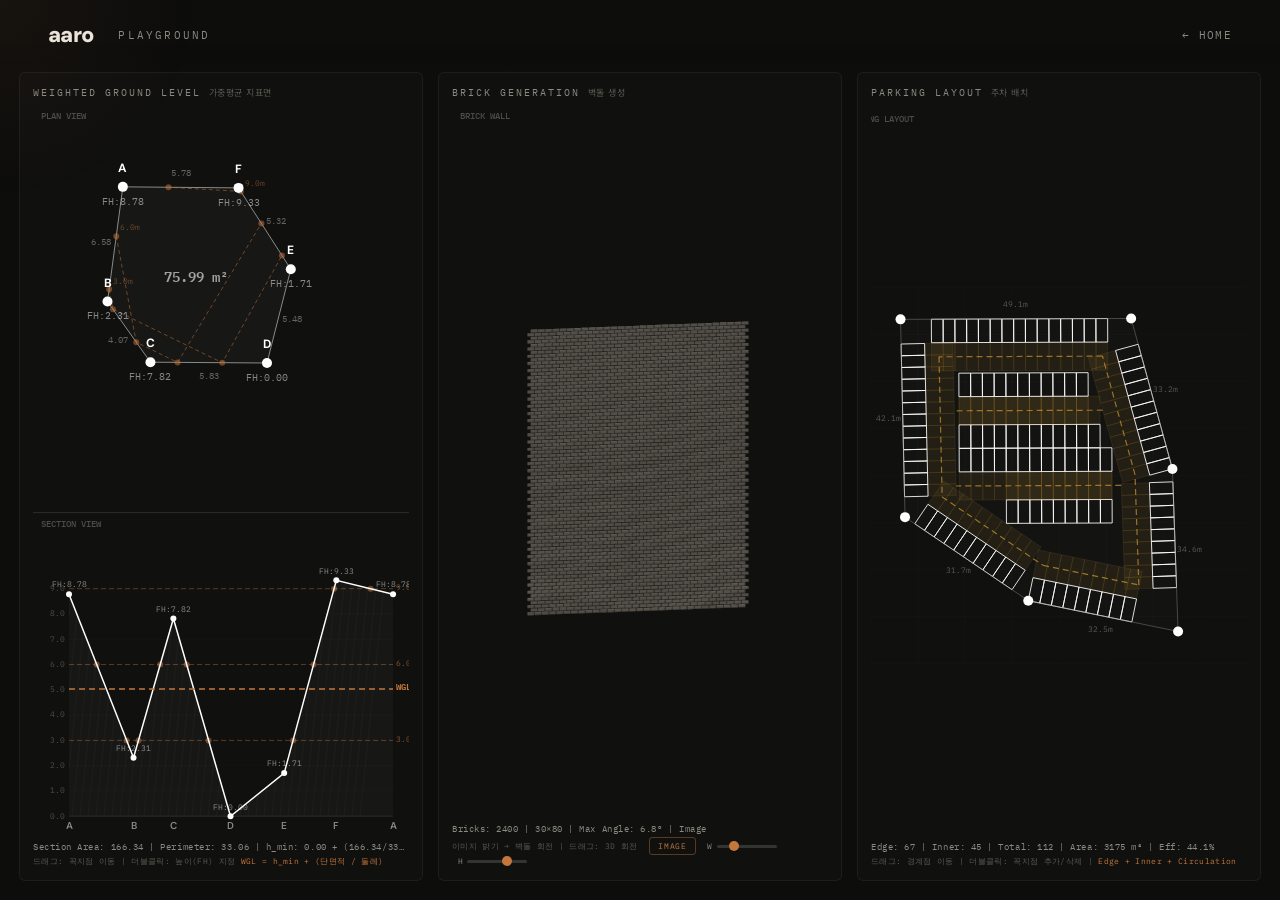
==== playground/index.html @ a587ec5c "feat: animate brick wall size with move-pause-move drift and solid rendering Wall COLS/ROWS now cont" ====
<!DOCTYPE html>
<html lang="ko">
<head>
  <meta charset="UTF-8">
  <meta name="viewport" content="width=device-width, initial-scale=1.0">
  <title>aaro — Playground</title>
  <meta name="description" content="AARO Playground: Interactive architectural algorithm demos.">
  <link rel="icon" type="image/svg+xml" href="data:image/svg+xml,%3Csvg xmlns='http://www.w3.org/2000/svg' viewBox='0 0 64 64'%3E%3Ccircle cx='32' cy='32' r='32' fill='%230D0D0C'/%3E%3Cstyle%3Etext%7Bfont-family:system-ui,-apple-system,sans-serif;font-weight:800;font-size:26px;fill:%23EDE8E0%7D%3C/style%3E%3Ctext text-anchor='middle' x='22' y='26'%3Ea%3C/text%3E%3Ctext text-anchor='middle' x='42' y='26'%3Ea%3C/text%3E%3Ctext text-anchor='middle' x='22' y='48'%3Er%3C/text%3E%3Ctext text-anchor='middle' x='42' y='48'%3Eo%3C/text%3E%3C/svg%3E">
  <link rel="preconnect" href="https://fonts.googleapis.com">
  <link rel="preconnect" href="https://fonts.gstatic.com" crossorigin>
  <link href="https://fonts.googleapis.com/css2?family=DM+Sans:opsz,wght@9..40,200;9..40,300;9..40,400;9..40,500;9..40,600;9..40,700;9..40,800;9..40,900&family=IBM+Plex+Mono:wght@300;400;500;600;700&family=Noto+Sans+KR:wght@200;300;400;500;600;700;800;900&display=swap" rel="stylesheet">
  <style>
    :root {
      --ink:     #0D0D0C;
      --ink-90:  #1A1A18;
      --ink-80:  #2E2E2A;
      --ink-60:  #5A5A52;
      --ink-40:  #8A8A82;
      --ink-20:  #BFBDB5;
      --ink-10:  #D8D3CB;
      --cream:   #EDE8E0;
      --white:   #F8F6F1;
      --accent:  #C4773C;
      --accent-h:#E8944A;
      --sans: 'DM Sans', 'Noto Sans KR', sans-serif;
      --mono: 'IBM Plex Mono', monospace;
      --ease: cubic-bezier(0.16, 1, 0.3, 1);
      --ease-smooth: cubic-bezier(0.25, 0.1, 0.25, 1);
    }
    *, *::before, *::after { box-sizing: border-box; margin: 0; padding: 0; }
    html { -webkit-font-smoothing: antialiased; -moz-osx-font-smoothing: grayscale; }
    body {
      background: var(--ink);
      color: var(--cream);
      font-family: var(--sans);
      min-height: 100vh;
      overflow-x: hidden;
    }
    a { color: inherit; text-decoration: none; }

    .grain {
      position: fixed; inset: 0; pointer-events: none; z-index: 9998;
      background: url("data:image/svg+xml,%3CsvgviewBox='0 0 200 200'xmlns='http://www.w3.org/2000/svg'%3E%3Cfilter id='n'%3E%3CfeTurbulence type='fractalNoise'baseFrequency='0.65'numOctaves='3'stitchTiles='stitch'/%3E%3C/filter%3E%3Crect width='100%25'height='100%25'filter='url(%23n)'/%3E%3C/svg%3E");
      opacity: 0.03;
    }
    .cursor-glow {
      position: fixed; width: 400px; height: 400px; border-radius: 50%;
      background: radial-gradient(circle, rgba(196,119,60,0.06) 0%, transparent 70%);
      pointer-events: none; z-index: 9997;
      transform: translate(-50%, -50%);
      transition: opacity 0.3s;
    }

    .pg-header {
      position: fixed; top: 0; left: 0; right: 0; z-index: 100;
      display: flex; align-items: center; gap: 24px;
      padding: 20px clamp(24px, 4vw, 48px);
      background: linear-gradient(to bottom, var(--ink) 60%, transparent);
    }
    .pg-header__logo {
      font-size: 22px; font-weight: 900; letter-spacing: -0.03em;
      transition: color 0.3s;
    }
    .pg-header__logo:hover { color: var(--accent); }
    .pg-header__title {
      font-family: var(--mono); font-size: 11px; letter-spacing: 0.2em;
      text-transform: uppercase; color: var(--ink-40);
    }
    .pg-header__back {
      margin-left: auto;
      font-family: var(--mono); font-size: 11px; letter-spacing: 0.12em;
      text-transform: uppercase; color: var(--ink-40);
      transition: color 0.3s;
    }
    .pg-header__back:hover { color: var(--accent); }

    .pg-grid {
      display: grid;
      grid-template-columns: 1fr 1fr 1fr;
      gap: clamp(10px, 1.2vw, 20px);
      padding: clamp(10px, 1.5vw, 24px);
      padding-top: 72px;
      height: 100vh;
    }

    .pg-cell {
      background: rgba(255,255,255,0.015);
      border: 1px solid rgba(255,255,255,0.05);
      border-radius: 6px;
      padding: clamp(10px, 1vw, 16px);
      display: flex;
      flex-direction: column;
      min-height: 0;
      position: relative;
      transition: border-color 0.4s var(--ease);
      overflow: hidden;
    }
    .pg-cell:hover { border-color: rgba(196,119,60,0.15); }

    .pg-cell__label {
      font-family: var(--mono); font-size: 10px; letter-spacing: 0.2em;
      text-transform: uppercase; color: var(--ink-40); margin-bottom: 6px;
      display: flex; align-items: baseline; gap: 8px; flex-shrink: 0;
    }
    .pg-cell__label-kr {
      font-family: 'Noto Sans KR', sans-serif; font-size: 9px;
      letter-spacing: 0.05em; text-transform: none; color: var(--ink-60);
    }
    .pg-cell__canvas-wrap {
      flex: 1; min-height: 0; position: relative; border-radius: 4px; overflow: hidden;
    }
    .pg-cell__canvas-wrap canvas {
      position: absolute; top: 0; left: 0; width: 100%; height: 100%;
      display: block;
    }
    .pg-cell__metrics {
      font-family: var(--mono); font-size: 9px; color: var(--ink-40);
      letter-spacing: 0.06em; margin-top: 6px; white-space: nowrap;
      overflow: hidden; text-overflow: ellipsis; flex-shrink: 0;
    }
    .pg-cell__hint {
      font-family: var(--mono); font-size: 8px; color: var(--ink-60);
      letter-spacing: 0.04em; margin-top: 3px; line-height: 1.5; flex-shrink: 0;
    }
    .pg-cell__hint .accent { color: var(--accent); }

    .pg-upload-btn {
      display: inline-block; cursor: pointer;
      border: 1px solid rgba(196,119,60,0.4); border-radius: 3px;
      padding: 2px 8px; margin-left: 6px;
      font-family: var(--mono); font-size: 8px; letter-spacing: 0.1em;
      text-transform: uppercase; color: var(--accent);
      transition: all 0.3s var(--ease);
    }
    .pg-upload-btn:hover { background: rgba(196,119,60,0.1); border-color: var(--accent); }

    .pg-ctrl {
      display: inline-flex; align-items: center; gap: 4px; margin-left: 6px;
    }
    .pg-ctrl input[type="range"] {
      width: 60px; height: 3px; -webkit-appearance: none; appearance: none;
      background: rgba(255,255,255,0.15); border-radius: 2px; outline: none;
      cursor: pointer;
    }
    .pg-ctrl input[type="range"]::-webkit-slider-thumb {
      -webkit-appearance: none; width: 10px; height: 10px; border-radius: 50%;
      background: var(--accent); cursor: pointer;
    }
    .pg-ctrl label {
      font-family: var(--mono); font-size: 8px; color: var(--ink-40);
      letter-spacing: 0.05em;
    }

    @media (max-width: 1200px) {
      .pg-grid { grid-template-columns: 1fr; height: auto; min-height: 100vh; }
      .pg-cell { min-height: clamp(350px, 55vh, 520px); }
    }
    @media (max-width: 768px) {
      .pg-cell__hint { display: none; }
      .cursor-glow { display: none; }
      .pg-header { padding: 14px 16px; }
    }
  </style>
</head>
<body>
  <div class="grain"></div>
  <div class="cursor-glow" id="cursorGlow"></div>

  <header class="pg-header">
    <a href="/" class="pg-header__logo">aaro</a>
    <span class="pg-header__title">Playground</span>
    <a href="/" class="pg-header__back">&larr; Home</a>
  </header>

  <main class="pg-grid">
    <!-- Demo 1: Weighted Ground Level -->
    <article class="pg-cell" id="demoWGL">
      <div class="pg-cell__label">Weighted Ground Level <span class="pg-cell__label-kr">가중평균 지표면</span></div>
      <div class="pg-cell__canvas-wrap"><canvas id="wglCanvas"></canvas></div>
      <div class="pg-cell__metrics" id="wglMetrics"></div>
      <div class="pg-cell__hint">
        드래그: 꼭지점 이동 | 더블클릭: 높이(FH) 지정
        <span class="accent">WGL = h_min + (단면적 / 둘레)</span>
      </div>
    </article>

    <!-- Demo 2: Brick Generation -->
    <article class="pg-cell" id="demoBrick">
      <div class="pg-cell__label">Brick Generation <span class="pg-cell__label-kr">벽돌 생성</span></div>
      <div class="pg-cell__canvas-wrap"><canvas id="brickCanvas"></canvas></div>
      <div class="pg-cell__metrics" id="brickMetrics"></div>
      <div class="pg-cell__hint">
        이미지 밝기 &rarr; 벽돌 회전 | 드래그: 3D 회전
        <label class="pg-upload-btn"><input type="file" id="brickImgInput" accept="image/*" hidden>Image</label>
        <span class="pg-ctrl">
          <label>W</label>
          <input type="range" id="brickColSlider" min="8" max="100" value="30">
        </span>
        <span class="pg-ctrl">
          <label>H</label>
          <input type="range" id="brickRowSlider" min="4" max="100" value="70">
        </span>
      </div>
    </article>

    <!-- Demo 3: Parking Layout -->
    <article class="pg-cell" id="demoParking">
      <div class="pg-cell__label">Parking Layout <span class="pg-cell__label-kr">주차 배치</span></div>
      <div class="pg-cell__canvas-wrap"><canvas id="parkingCanvas"></canvas></div>
      <div class="pg-cell__metrics" id="parkingMetrics"></div>
      <div class="pg-cell__hint">
        드래그: 경계점 이동 | 더블클릭: 꼭지점 추가/삭제 |
        <span class="accent">Edge + Inner + Circulation</span>
      </div>
    </article>
  </main>

  <script>
    // ── Shared ──
    const DPR = window.devicePixelRatio || 1;

    function setupCanvas(canvas) {
      const wrap = canvas.parentElement;
      const rect = wrap.getBoundingClientRect();
      const w = rect.width, h = rect.height;
      canvas.width = w * DPR; canvas.height = h * DPR;
      canvas.style.width = w + 'px'; canvas.style.height = h + 'px';
      const ctx = canvas.getContext('2d');
      ctx.setTransform(DPR, 0, 0, DPR, 0, 0);
      return { w, h, ctx };
    }

    function pointInPolygon(px, py, poly) {
      let inside = false;
      for (let i = 0, j = poly.length - 1; i < poly.length; j = i++) {
        const xi = poly[i].x, yi = poly[i].y;
        const xj = poly[j].x, yj = poly[j].y;
        if (((yi > py) !== (yj > py)) && (px < (xj - xi) * (py - yi) / (yj - yi) + xi))
          inside = !inside;
      }
      return inside;
    }

    function rectInPolygon(cx, cy, hw, hh, angle, poly) {
      const cos = Math.cos(angle), sin = Math.sin(angle);
      const corners = [[-hw,-hh],[hw,-hh],[hw,hh],[-hw,hh]];
      for (const [lx, ly] of corners) {
        const wx = cx + lx * cos - ly * sin;
        const wy = cy + lx * sin + ly * cos;
        if (!pointInPolygon(wx, wy, poly)) return false;
      }
      return true;
    }

    const glow = document.getElementById('cursorGlow');
    document.addEventListener('mousemove', e => {
      if (glow) { glow.style.left = e.clientX + 'px'; glow.style.top = e.clientY + 'px'; }
    });

    const demos = [];
    function masterLoop() {
      for (const fn of demos) fn();
      requestAnimationFrame(masterLoop);
    }
    requestAnimationFrame(masterLoop);


    // ══════════════════════════════════════════
    // Demo 1: Weighted Ground Level
    // ══════════════════════════════════════════
    (function initWGL() {
      const canvas = document.getElementById('wglCanvas');
      const metricsEl = document.getElementById('wglMetrics');
      if (!canvas) return;
      let ctx, W, H, planH, secH;
      const PLAN_RATIO = 0.55;
      let dragIdx = -1, hovIdx = -1;

      const verts = [
        { x: 0.22, y: 0.10, fh: 8.0, label: 'A' },
        { x: 0.18, y: 0.38, fh: 3.0, label: 'B' },
        { x: 0.28, y: 0.58, fh: 7.0, label: 'C' },
        { x: 0.58, y: 0.55, fh: 0.0, label: 'D' },
        { x: 0.68, y: 0.28, fh: 1.0, label: 'E' },
        { x: 0.55, y: 0.08, fh: 9.0, label: 'F' },
      ];

      function resize() {
        const s = setupCanvas(canvas);
        W = s.w; H = s.h; ctx = s.ctx;
        planH = H * PLAN_RATIO; secH = H * (1 - PLAN_RATIO);
      }
      const PLAN_SHIFT = 50; // push plan content down toward center
      function toCanvas(v) { return { x: v.x * W, y: v.y * (planH - PLAN_SHIFT) + PLAN_SHIFT }; }
      function fromCanvas(cx, cy) { return { x: cx / W, y: (cy - PLAN_SHIFT) / (planH - PLAN_SHIFT) }; }
      function edgeLen(a, b) {
        const dx = (a.x - b.x) * W, dy = (a.y - b.y) * planH;
        return Math.sqrt(dx * dx + dy * dy);
      }

      function calcMetrics() {
        let perimeter = 0, area = 0;
        const n = verts.length;
        for (let i = 0; i < n; i++) {
          const j = (i + 1) % n;
          perimeter += edgeLen(verts[i], verts[j]);
          const ax = verts[i].x * W, ay = verts[i].y * planH;
          const bx = verts[j].x * W, by = verts[j].y * planH;
          area += ax * by - bx * ay;
        }
        area = Math.abs(area) / 2;
        const hMin = Math.min(...verts.map(v => v.fh));
        const hMax = Math.max(...verts.map(v => v.fh));
        const scale = 0.05, perimM = perimeter * scale;
        let secArea = 0;
        for (let i = 0; i < n; i++) {
          const j = (i + 1) % n;
          const len = edgeLen(verts[i], verts[j]) * scale;
          secArea += (verts[i].fh - hMin + verts[j].fh - hMin) / 2 * len;
        }
        return { area: area * scale * scale, perimeter: perimM, secArea, hWeighted: perimM > 0 ? hMin + secArea / perimM : hMin, hMin, hMax };
      }

      function getPlanFromSecX(targetX) {
        let cumDist = 0; const n = verts.length;
        for (let i = 0; i < n; i++) {
          const j = (i + 1) % n, eLen = edgeLen(verts[i], verts[j]);
          if (targetX <= cumDist + eLen + 1e-6) {
            const t = eLen > 0 ? Math.min(1, (targetX - cumDist) / eLen) : 0;
            return { x: verts[i].x + t * (verts[j].x - verts[i].x), y: verts[i].y + t * (verts[j].y - verts[i].y) };
          }
          cumDist += eLen;
        }
        return null;
      }

      function compute3mBoundaries(m) {
        const n = verts.length;
        if (m.hMax - m.hMin <= 3) return { boundaries: [], intersections: [] };
        const boundaries = [];
        for (let h = m.hMin + 3; h < m.hMax; h += 3) boundaries.push(h);
        const secPts = []; let cumDist = 0;
        for (let i = 0; i <= n; i++) {
          secPts.push({ x: cumDist, fh: verts[i % n].fh });
          if (i < n) cumDist += edgeLen(verts[i], verts[(i + 1) % n]);
        }
        const intersections = [];
        for (const bh of boundaries) {
          const pts = [];
          for (let i = 0; i < secPts.length - 1; i++) {
            const h1 = secPts[i].fh, h2 = secPts[i + 1].fh;
            if (h1 === h2) continue;
            if ((h1 < bh && h2 >= bh) || (h1 > bh && h2 <= bh)) {
              const t = (bh - h1) / (h2 - h1);
              const secX = secPts[i].x + t * (secPts[i + 1].x - secPts[i].x);
              const planPt = getPlanFromSecX(secX);
              if (planPt) pts.push({ secX, ...planPt });
            }
          }
          intersections.push({ height: bh, points: pts });
        }
        return { boundaries, intersections };
      }

      function draw() {
        if (!W) return;
        ctx.clearRect(0, 0, W, H);
        const m = calcMetrics(), n = verts.length, b3m = compute3mBoundaries(m);

        ctx.save();
        ctx.font = "500 9px 'IBM Plex Mono', monospace";
        ctx.fillStyle = 'rgba(255,255,255,0.25)'; ctx.fillText('PLAN VIEW', 8, 14);
        ctx.beginPath();
        verts.forEach((v, i) => { const p = toCanvas(v); i === 0 ? ctx.moveTo(p.x, p.y) : ctx.lineTo(p.x, p.y); });
        ctx.closePath(); ctx.fillStyle = 'rgba(255,255,255,0.03)'; ctx.fill();

        for (let i = 0; i < n; i++) {
          const j = (i + 1) % n, a = toCanvas(verts[i]), b = toCanvas(verts[j]);
          ctx.beginPath(); ctx.moveTo(a.x, a.y); ctx.lineTo(b.x, b.y);
          ctx.strokeStyle = 'rgba(255,255,255,0.5)'; ctx.lineWidth = 1; ctx.stroke();
          const len = edgeLen(verts[i], verts[j]) * 0.05;
          const mx = (a.x + b.x) / 2, my = (a.y + b.y) / 2;
          ctx.font = "400 9px 'IBM Plex Mono', monospace";
          ctx.fillStyle = 'rgba(255,255,255,0.35)'; ctx.textAlign = 'center'; ctx.textBaseline = 'middle';
          const dx = b.x - a.x, dy = b.y - a.y, nl = Math.sqrt(dx*dx+dy*dy) || 1;
          ctx.fillText(len.toFixed(2), mx + (-dy/nl)*14, my + (dx/nl)*14);
        }
        if (b3m.intersections.length) {
          ctx.save(); ctx.setLineDash([4, 3]); ctx.strokeStyle = 'rgba(196,119,60,0.5)'; ctx.lineWidth = 1;
          for (const inter of b3m.intersections) {
            if (inter.points.length >= 2) {
              ctx.beginPath();
              inter.points.forEach((pt, i) => { const py = pt.y * (planH-PLAN_SHIFT)+PLAN_SHIFT; i === 0 ? ctx.moveTo(pt.x * W, py) : ctx.lineTo(pt.x * W, py); });
              ctx.stroke();
              ctx.font = "400 8px 'IBM Plex Mono', monospace"; ctx.fillStyle = 'rgba(196,119,60,0.5)';
              ctx.textAlign = 'left'; ctx.textBaseline = 'bottom';
              ctx.fillText(inter.height.toFixed(1) + 'm', inter.points[0].x * W + 4, inter.points[0].y * (planH-PLAN_SHIFT)+PLAN_SHIFT - 4);
            }
            for (const pt of inter.points) { ctx.beginPath(); ctx.arc(pt.x * W, pt.y * (planH-PLAN_SHIFT)+PLAN_SHIFT, 3, 0, Math.PI * 2); ctx.fillStyle = 'rgba(196,119,60,0.5)'; ctx.fill(); }
          }
          ctx.setLineDash([]); ctx.restore();
        }
        const cxP = verts.reduce((s, v) => s + v.x, 0) / n * W, cyP = verts.reduce((s, v) => s + v.y, 0) / n * (planH-PLAN_SHIFT) + PLAN_SHIFT;
        ctx.font = "600 14px 'IBM Plex Mono', monospace"; ctx.fillStyle = 'rgba(255,255,255,0.6)';
        ctx.textAlign = 'center'; ctx.textBaseline = 'middle'; ctx.fillText(m.area.toFixed(2) + ' m\u00B2', cxP, cyP);

        for (let i = 0; i < n; i++) {
          const p = toCanvas(verts[i]), isH = hovIdx === i, isD = dragIdx === i;
          ctx.beginPath(); ctx.arc(p.x, p.y, isH || isD ? 7 : 5, 0, Math.PI * 2);
          ctx.fillStyle = isD ? '#C4773C' : isH ? '#E8944A' : '#fff'; ctx.fill();
          ctx.font = "700 12px 'DM Sans', sans-serif"; ctx.fillStyle = '#fff';
          ctx.textAlign = 'center'; ctx.textBaseline = 'bottom'; ctx.fillText(verts[i].label, p.x, p.y - 12);
          ctx.font = "400 10px 'IBM Plex Mono', monospace"; ctx.fillStyle = 'rgba(255,255,255,0.5)';
          ctx.textBaseline = 'top'; ctx.fillText('FH:' + verts[i].fh.toFixed(2), p.x, p.y + 10);
        }
        ctx.restore();

        ctx.beginPath(); ctx.moveTo(0, planH); ctx.lineTo(W, planH);
        ctx.strokeStyle = 'rgba(255,255,255,0.12)'; ctx.lineWidth = 1; ctx.stroke();
        ctx.font = "500 9px 'IBM Plex Mono', monospace"; ctx.fillStyle = 'rgba(255,255,255,0.25)';
        ctx.fillText('SECTION VIEW', 8, planH + 14);

        ctx.save(); ctx.translate(0, planH);
        const padL = 36, padR = 16, padT = 26, padB = 30;
        const sW = W - padL - padR, sH = secH - padT - padB;
        const maxFH = Math.max(...verts.map(v => v.fh), 1);
        const secPts = []; let cumDist = 0, totalPerim = 0;
        for (let i = 0; i < n; i++) totalPerim += edgeLen(verts[i], verts[(i + 1) % n]);
        for (let i = 0; i <= n; i++) {
          const idx = i % n;
          secPts.push({ x: padL + (cumDist / totalPerim) * sW, y: padT + sH - (verts[idx].fh / maxFH) * sH * 0.85, label: verts[idx].label, fh: verts[idx].fh });
          if (i < n) cumDist += edgeLen(verts[i], verts[(i + 1) % n]);
        }
        ctx.font = "400 8px 'IBM Plex Mono', monospace"; ctx.textAlign = 'right'; ctx.textBaseline = 'middle';
        for (let h = 0; h <= maxFH; h += 1) {
          const gy = padT + sH - (h / maxFH) * sH * 0.85;
          ctx.beginPath(); ctx.moveTo(padL, gy); ctx.lineTo(padL + sW, gy);
          ctx.strokeStyle = h === 0 ? 'rgba(255,255,255,0.2)' : 'rgba(255,255,255,0.06)';
          ctx.lineWidth = h === 0 ? 0.5 : 0.3; ctx.stroke();
          ctx.fillStyle = 'rgba(255,255,255,0.25)'; ctx.fillText(h.toFixed(1), padL - 4, gy);
        }
        if (b3m.boundaries.length) {
          ctx.save(); ctx.setLineDash([5, 3]); ctx.strokeStyle = 'rgba(196,119,60,0.5)'; ctx.lineWidth = 0.8;
          for (const bh of b3m.boundaries) {
            const by = padT + sH - (bh / maxFH) * sH * 0.85;
            ctx.beginPath(); ctx.moveTo(padL, by); ctx.lineTo(padL + sW, by); ctx.stroke();
            ctx.font = "500 8px 'IBM Plex Mono', monospace"; ctx.fillStyle = 'rgba(196,119,60,0.5)';
            ctx.textAlign = 'left'; ctx.textBaseline = 'bottom'; ctx.fillText(bh.toFixed(1) + 'm', padL + sW + 3, by + 3);
          }
          for (const inter of b3m.intersections) {
            const by = padT + sH - (inter.height / maxFH) * sH * 0.85;
            for (const pt of inter.points) { const sx = padL + (pt.secX / totalPerim) * sW; ctx.beginPath(); ctx.arc(sx, by, 3, 0, Math.PI * 2); ctx.fillStyle = 'rgba(196,119,60,0.5)'; ctx.fill(); }
          }
          ctx.setLineDash([]); ctx.restore();
        }
        ctx.beginPath(); ctx.moveTo(secPts[0].x, padT + sH);
        secPts.forEach(p => ctx.lineTo(p.x, p.y));
        ctx.lineTo(secPts[secPts.length - 1].x, padT + sH); ctx.closePath();
        ctx.fillStyle = 'rgba(255,255,255,0.03)'; ctx.fill();
        ctx.save(); ctx.clip();
        for (let hx = padL; hx < padL + sW; hx += 8) {
          ctx.beginPath(); ctx.moveTo(hx, padT); ctx.lineTo(hx - 30, padT + sH + 10);
          ctx.strokeStyle = 'rgba(255,255,255,0.06)'; ctx.lineWidth = 0.5; ctx.stroke();
        }
        ctx.restore();
        ctx.beginPath(); secPts.forEach((p, i) => i === 0 ? ctx.moveTo(p.x, p.y) : ctx.lineTo(p.x, p.y));
        ctx.strokeStyle = '#fff'; ctx.lineWidth = 1.5; ctx.stroke();
        const wglY = padT + sH - (m.hWeighted / maxFH) * sH * 0.85;
        ctx.beginPath(); ctx.setLineDash([6, 4]);
        ctx.moveTo(padL, wglY); ctx.lineTo(padL + sW, wglY);
        ctx.strokeStyle = '#C4773C'; ctx.lineWidth = 1.5; ctx.stroke(); ctx.setLineDash([]);
        ctx.font = "600 9px 'IBM Plex Mono', monospace"; ctx.fillStyle = '#C4773C';
        ctx.textAlign = 'left'; ctx.textBaseline = 'bottom';
        ctx.fillText('WGL: ' + m.hWeighted.toFixed(2) + ' m', padL + sW + 3, wglY + 3);
        secPts.forEach(p => {
          ctx.beginPath(); ctx.arc(p.x, p.y, 3, 0, Math.PI * 2); ctx.fillStyle = '#fff'; ctx.fill();
          ctx.font = "600 10px 'DM Sans', sans-serif"; ctx.fillStyle = 'rgba(255,255,255,0.5)';
          ctx.textAlign = 'center'; ctx.textBaseline = 'top'; ctx.fillText(p.label, p.x, padT + sH + 5);
          ctx.font = "400 8px 'IBM Plex Mono', monospace"; ctx.fillText('FH:' + p.fh.toFixed(2), p.x, p.y - 13);
        });
        ctx.restore();
        metricsEl.textContent = `Section Area: ${m.secArea.toFixed(2)}  |  Perimeter: ${m.perimeter.toFixed(2)}  |  h_min: ${m.hMin.toFixed(2)} + (${m.secArea.toFixed(2)}/${m.perimeter.toFixed(2)}) = ${m.hWeighted.toFixed(4)}`;
      }

      function hitTest(mx, my) {
        for (let i = 0; i < verts.length; i++) { const p = toCanvas(verts[i]); if (Math.hypot(mx - p.x, my - p.y) < 14) return i; }
        return -1;
      }
      canvas.addEventListener('mousemove', e => {
        const rect = canvas.getBoundingClientRect(), mx = e.clientX - rect.left, my = e.clientY - rect.top;
        if (dragIdx >= 0) { const nv = fromCanvas(mx, my); verts[dragIdx].x = Math.max(0.05, Math.min(0.95, nv.x)); verts[dragIdx].y = Math.max(0.05, Math.min(0.95, nv.y)); return; }
        hovIdx = hitTest(mx, my); canvas.style.cursor = hovIdx >= 0 ? 'pointer' : 'default';
      });
      canvas.addEventListener('mousedown', e => {
        const rect = canvas.getBoundingClientRect();
        dragIdx = hitTest(e.clientX - rect.left, e.clientY - rect.top);
        if (dragIdx >= 0) { canvas.style.cursor = 'grabbing'; e.preventDefault(); }
      });
      canvas.addEventListener('mouseup', () => { dragIdx = -1; canvas.style.cursor = 'default'; });
      canvas.addEventListener('mouseleave', () => { dragIdx = -1; hovIdx = -1; });
      canvas.addEventListener('dblclick', e => {
        const rect = canvas.getBoundingClientRect();
        const idx = hitTest(e.clientX - rect.left, e.clientY - rect.top);
        if (idx >= 0) { const val = prompt(`${verts[idx].label} \uB192\uC774 (FH) \uC785\uB825:`, verts[idx].fh.toFixed(2)); if (val !== null && !isNaN(+val)) verts[idx].fh = Math.max(0, +val); }
      });
      canvas.addEventListener('touchstart', e => { const t = e.touches[0], rect = canvas.getBoundingClientRect(); dragIdx = hitTest(t.clientX - rect.left, t.clientY - rect.top); if (dragIdx >= 0) e.preventDefault(); }, { passive: false });
      canvas.addEventListener('touchmove', e => { if (dragIdx < 0) return; const t = e.touches[0], rect = canvas.getBoundingClientRect(); const nv = fromCanvas(t.clientX - rect.left, t.clientY - rect.top); verts[dragIdx].x = Math.max(0.05, Math.min(0.95, nv.x)); verts[dragIdx].y = Math.max(0.05, Math.min(0.95, nv.y)); e.preventDefault(); }, { passive: false });
      canvas.addEventListener('touchend', () => { dragIdx = -1; });

      const origVerts = verts.map(v => ({ x: v.x, y: v.y, fh: v.fh }));
      const driftTargets = verts.map(() => ({ dx: 0, dy: 0, dfh: 0 }));
      function pickTarget(i) { driftTargets[i].dx = (Math.random() - 0.5) * 0.2; driftTargets[i].dy = (Math.random() - 0.5) * 0.2; driftTargets[i].dfh = (Math.random() - 0.5) * 4; }
      verts.forEach((_, i) => pickTarget(i));
      resize(); window.addEventListener('resize', resize);
      demos.push(() => {
        if (dragIdx < 0) verts.forEach((v, i) => {
          const tx = origVerts[i].x + driftTargets[i].dx, ty = origVerts[i].y + driftTargets[i].dy, tfh = Math.max(0, origVerts[i].fh + driftTargets[i].dfh);
          v.x += (tx - v.x) * 0.012; v.y += (ty - v.y) * 0.012; v.fh += (tfh - v.fh) * 0.012;
          if (Math.abs(v.x - tx) < 0.003 && Math.abs(v.y - ty) < 0.003) pickTarget(i);
        });
        draw();
      });
    })();


    // ══════════════════════════════════════════
    // Demo 2: Brick Wall (3D — standing upright)
    // ══════════════════════════════════════════
    (function initBrick() {
      const canvas = document.getElementById('brickCanvas');
      const metricsEl = document.getElementById('brickMetrics');
      const fileInput = document.getElementById('brickImgInput');
      const colSlider = document.getElementById('brickColSlider');
      const rowSlider = document.getElementById('brickRowSlider');
      
      if (!canvas) return;
      let ctx, W, H;

      let COLS = 30, ROWS = 70;
      const MORTAR = 0.3, MAX_ANGLE = 60;
      const BW = 2.4, BH = 1.0, BD = 0.8;
      let bricks = [], currentAngles = [], targetAngles = [];
      let gridIdx = {}; // (r,c) -> brick index for O(1) neighbor lookup
      let hasImage = false, storedImgData = null, storedImgW = 0, storedImgH = 0;
      let time = 0, animPhase = 0;

      // ── Wall size animation (move → pause → move) ──
      let curCols = 30, curRows = 70, tgtCols = 30, tgtRows = 70;
      let wallDriftState = 'moving', wallPauseTimer = 0;
      const WALL_PAUSE_DUR = 2.5, WALL_LERP = 0.025;
      const COL_MIN = 10, COL_MAX = 80, ROW_MIN = 10, ROW_MAX = 90;
      function pickWallSize() {
        tgtCols = COL_MIN + Math.random() * (COL_MAX - COL_MIN);
        tgtRows = ROW_MIN + Math.random() * (ROW_MAX - ROW_MIN);
      }

      let rotY = 0.25, rotX = -0.15, zoom3D = 1.0;
      let orbiting = false, orbLastX = 0, orbLastY = 0;

      function buildGrid() {
        bricks = []; gridIdx = {};
        const totalW = COLS * (BW + MORTAR), totalH = ROWS * (BH + MORTAR);
        for (let r = 0; r < ROWS; r++) {
          const off = (r % 2 === 1) ? BW / 2 : 0;
          for (let c = 0; c < COLS; c++) {
            gridIdx[r + ',' + c] = bricks.length;
            bricks.push({ wx: c * (BW + MORTAR) + off - totalW / 2, wz: r * (BH + MORTAR) - totalH / 2, r, c });
          }
        }
        currentAngles = bricks.map(() => 0);
        targetAngles = bricks.map(() => 0);
        if (hasImage && storedImgData) targetAngles = sampleImage(storedImgData, storedImgW, storedImgH);
      }

      function sampleImage(imgData, imgW, imgH) {
        const angles = new Float32Array(bricks.length);
        for (let i = 0; i < bricks.length; i++) {
          const b = bricks[i];
          const u = (b.c + 0.5) / COLS, v = 1 - (b.r + 0.5) / ROWS;
          const ix = Math.min(imgW - 1, Math.floor(u * imgW)), iy = Math.min(imgH - 1, Math.floor(v * imgH));
          const idx = (iy * imgW + ix) * 4;
          angles[i] = ((imgData[idx] + imgData[idx + 1] + imgData[idx + 2]) / (3 * 255) - 0.5) * 2 * MAX_ANGLE;
        }
        // O(n) Laplacian smooth using grid index (not O(n²) full scan)
        for (let pass = 0; pass < 2; pass++) {
          const sm = new Float32Array(angles);
          for (let i = 0; i < bricks.length; i++) {
            const br = bricks[i].r, bc = bricks[i].c;
            let s = angles[i], cnt = 1;
            for (let dr = -1; dr <= 1; dr++) for (let dc = -1; dc <= 1; dc++) {
              if (dr === 0 && dc === 0) continue;
              const ni = gridIdx[(br + dr) + ',' + (bc + dc)];
              if (ni !== undefined) { s += angles[ni]; cnt++; }
            }
            sm[i] = s / cnt;
          }
          angles.set(sm);
        }
        return Array.from(angles);
      }

      function project(wx, wy, wz) {
        const cy = Math.cos(rotY), sy = Math.sin(rotY), cx = Math.cos(rotX), sx = Math.sin(rotX);
        const x1 = wx * cy + wy * sy, y1 = -wx * sy + wy * cy, z1 = wz;
        const x2 = x1, y2 = y1 * cx - z1 * sx, z2 = y1 * sx + z1 * cx;
        const sc = zoom3D * Math.min(W, H) / (Math.max(COLS * (BW + MORTAR), ROWS * (BH + MORTAR)) * 1.3);
        return { x: W / 2 + x2 * sc, y: H / 2 - z2 * sc, z: y2 };
      }

      function resize() { const s = setupCanvas(canvas); W = s.w; H = s.h; ctx = s.ctx; if (colSlider) COLS = parseInt(colSlider.value); if (rowSlider) ROWS = parseInt(rowSlider.value); curCols = COLS; curRows = ROWS; buildGrid(); pickWallSize(); }

      function draw() {
        if (!W) return;
        ctx.clearRect(0, 0, W, H);
        ctx.font = "500 9px 'IBM Plex Mono', monospace"; ctx.fillStyle = 'rgba(255,255,255,0.25)'; ctx.fillText('BRICK WALL', 8, 14);
        time += 0.016;

        for (let i = 0; i < bricks.length; i++) currentAngles[i] += (targetAngles[i] - currentAngles[i]) * 0.06;

        // ── Wall size drift: move → pause → move ──
        if (wallDriftState === 'paused') {
          wallPauseTimer += 0.016;
          if (wallPauseTimer >= WALL_PAUSE_DUR) { wallDriftState = 'moving'; wallPauseTimer = 0; pickWallSize(); }
        } else {
          curCols += (tgtCols - curCols) * WALL_LERP;
          curRows += (tgtRows - curRows) * WALL_LERP;
          const newC = Math.round(curCols), newR = Math.round(curRows);
          if (newC !== COLS || newR !== ROWS) { COLS = newC; ROWS = newR; buildGrid(); }
          if (Math.abs(curCols - tgtCols) < 0.5 && Math.abs(curRows - tgtRows) < 0.5) { wallDriftState = 'paused'; wallPauseTimer = 0; }
        }

        const sorted = bricks.map((b, i) => ({ idx: i, z: project(b.wx, 0, b.wz).z }));
        sorted.sort((a, b) => a.z - b.z);

        for (const { idx } of sorted) {
          const b = bricks[idx], angle = currentAngles[idx] * Math.PI / 180;
          const brightness = 0.45 + Math.abs(currentAngles[idx] / MAX_ANGLE) * 0.55;
          const hw = BW / 2, hd = BD / 2, cosA = Math.cos(angle), sinA = Math.sin(angle);
          const corners = [[-hw, -hd], [hw, -hd], [hw, hd], [-hw, hd]].map(([lx, ly]) => ({ wx: b.wx + lx * cosA - ly * sinA, wy: ly * cosA + lx * sinA }));
          const topPts = corners.map(c => project(c.wx, c.wy, b.wz + BH / 2));
          const botPts = corners.map(c => project(c.wx, c.wy, b.wz - BH / 2));
          // Solid brick — bottom face
          ctx.beginPath(); botPts.forEach((p, i) => i === 0 ? ctx.moveTo(p.x, p.y) : ctx.lineTo(p.x, p.y)); ctx.closePath();
          ctx.fillStyle = `rgb(${Math.round(180*brightness)},${Math.round(170*brightness)},${Math.round(155*brightness)})`; ctx.fill();
          // Solid brick — side faces
          for (let e = 0; e < 4; e++) {
            const e2 = (e + 1) % 4, nm = (topPts[e2].x - topPts[e].x) * (botPts[e].y - topPts[e].y) - (topPts[e2].y - topPts[e].y) * (botPts[e].x - topPts[e].x);
            if (nm > 0) { ctx.beginPath(); ctx.moveTo(topPts[e].x, topPts[e].y); ctx.lineTo(topPts[e2].x, topPts[e2].y); ctx.lineTo(botPts[e2].x, botPts[e2].y); ctx.lineTo(botPts[e].x, botPts[e].y); ctx.closePath(); ctx.fillStyle = `rgb(${Math.round(200*brightness*0.85)},${Math.round(190*brightness*0.85)},${Math.round(175*brightness*0.85)})`; ctx.fill(); }
          }
          // Solid brick — top face
          ctx.beginPath(); topPts.forEach((p, i) => i === 0 ? ctx.moveTo(p.x, p.y) : ctx.lineTo(p.x, p.y)); ctx.closePath();
          ctx.fillStyle = `rgb(${Math.round(220*brightness)},${Math.round(210*brightness)},${Math.round(195*brightness)})`; ctx.fill();
        }
        const maxCur = bricks.length > 0 ? Math.max(...currentAngles.map(Math.abs)).toFixed(1) : '0';
        metricsEl.textContent = `Bricks: ${bricks.length}  |  ${COLS}\u00D7${ROWS}  |  Max Angle: ${maxCur}\u00B0  |  ${hasImage ? 'Image' : 'Wave 20\u00B0\u201360\u00B0'}`;
      }

      // Orbit — FIX: subtract dx so right-drag rotates right
      canvas.addEventListener('mousedown', e => { orbiting = true; orbLastX = e.clientX; orbLastY = e.clientY; canvas.style.cursor = 'grabbing'; e.preventDefault(); });
      canvas.addEventListener('mousemove', e => {
        if (!orbiting) return;
        rotY -= (e.clientX - orbLastX) * 0.005;
        rotX += (e.clientY - orbLastY) * 0.005;
        rotX = Math.max(-1.2, Math.min(0.4, rotX));
        orbLastX = e.clientX; orbLastY = e.clientY;
      });
      canvas.addEventListener('mouseup', () => { orbiting = false; canvas.style.cursor = 'grab'; });
      canvas.addEventListener('mouseleave', () => { orbiting = false; canvas.style.cursor = 'grab'; });
      canvas.style.cursor = 'grab';
      canvas.addEventListener('touchstart', e => { if (e.touches.length === 1) { orbiting = true; orbLastX = e.touches[0].clientX; orbLastY = e.touches[0].clientY; e.preventDefault(); } }, { passive: false });
      canvas.addEventListener('touchmove', e => { if (!orbiting || e.touches.length !== 1) return; rotY -= (e.touches[0].clientX - orbLastX) * 0.005; rotX += (e.touches[0].clientY - orbLastY) * 0.005; rotX = Math.max(-1.2, Math.min(0.4, rotX)); orbLastX = e.touches[0].clientX; orbLastY = e.touches[0].clientY; e.preventDefault(); }, { passive: false });
      canvas.addEventListener('touchend', () => { orbiting = false; });
      // Zoom
      canvas.addEventListener('wheel', e => { e.preventDefault(); zoom3D *= e.deltaY > 0 ? 0.92 : 1.08; zoom3D = Math.max(0.3, Math.min(5, zoom3D)); }, { passive: false });

      fileInput.addEventListener('change', e => { const file = e.target.files[0]; if (!file) return; const reader = new FileReader(); reader.onload = () => { const img = new Image(); img.onload = () => { const oc = document.createElement('canvas'); oc.width = img.width; oc.height = img.height; oc.getContext('2d').drawImage(img, 0, 0); storedImgData = oc.getContext('2d').getImageData(0, 0, img.width, img.height).data; storedImgW = img.width; storedImgH = img.height; targetAngles = sampleImage(storedImgData, storedImgW, storedImgH); hasImage = true; }; img.src = reader.result; }; reader.readAsDataURL(file); });
      if (colSlider) colSlider.addEventListener('input', () => { COLS = parseInt(colSlider.value); curCols = COLS; tgtCols = COLS; buildGrid(); });
      if (rowSlider) rowSlider.addEventListener('input', () => { ROWS = parseInt(rowSlider.value); curRows = ROWS; tgtRows = ROWS; buildGrid(); });
      resize(); window.addEventListener('resize', resize);
      demos.push(draw);

      // Load default brick image
      const defImg = new Image();
      defImg.onload = () => {
        const oc = document.createElement('canvas');
        oc.width = defImg.width; oc.height = defImg.height;
        oc.getContext('2d').drawImage(defImg, 0, 0);
        storedImgData = oc.getContext('2d').getImageData(0, 0, defImg.width, defImg.height).data;
        storedImgW = defImg.width; storedImgH = defImg.height;
        targetAngles = sampleImage(storedImgData, storedImgW, storedImgH);
        currentAngles = Float32Array.from(targetAngles);
        hasImage = true;
      };
      defImg.src = '/playground/default-brick.png';
    })();



    // ══════════════════════════════════════════
    // Demo 3: Parking Layout
    // Matching parking_algorithm repo logic:
    // - Edge: shift-optimized, spot+space containment in boundary+0.1m
    // - Space = origin to origin+normal*6m (includes spot 5m + 1m aisle start)
    // - Collision: 0.99-scaled spot-spot greedy + 0.98-scaled space-spot greedy
    // - Road CL = boundary -8m, Inner bdy = boundary -11m
    // - Inner: center inside innerBdy, ALL corners inside innerBdy+0.1m
    // ══════════════════════════════════════════
    (function initParking() {
      const canvas = document.getElementById('parkingCanvas');
      const metricsEl = document.getElementById('parkingMetrics');
      if (!canvas) return;
      let ctx, W, H, dragIdx = -1, hovIdx = -1;
      let vpCx = 40, vpCy = 40, vpZoom = 1.0, panning = false, panLX = 0, panLY = 0;

      const bdy = [{x:8,y:6},{x:6,y:52},{x:24,y:70},{x:56,y:68},{x:72,y:44},{x:66,y:10}];
      const SW = 2.5, SD = 5.0, AW = 6.0;
      const SPACE_H = 6.0; // repo: PERPENDICULAR_SPACE_H — from origin, includes spot
      const ROAD_CL = 8, INNER_OFF = 11;

      let allStalls = [], innerBdyPoly = [], roadClPoly = [], spineSegs = [];

      function w2s(x,y){const s=Math.min(W,H)*vpZoom/80;return{x:W/2+(x-vpCx)*s,y:H/2+(y-vpCy)*s};}
      function s2w(x,y){const s=Math.min(W,H)*vpZoom/80;return{x:vpCx+(x-W/2)/s,y:vpCy+(y-H/2)/s};}
      function resize(){const s=setupCanvas(canvas);W=s.w;H=s.h;ctx=s.ctx;compute();}

      function pip(px,py,poly){
        let r=false;
        for(let i=0,j=poly.length-1;i<poly.length;j=i++){
          const xi=poly[i].x,yi=poly[i].y,xj=poly[j].x,yj=poly[j].y;
          if(((yi>py)!==(yj>py))&&(px<(xj-xi)*(py-yi)/(yj-yi)+xi))r=!r;
        }
        return r;
      }
      function pArea(p){let a=0;for(let i=0,j=p.length-1;i<p.length;j=i++)a+=p[i].x*p[j].y-p[j].x*p[i].y;return Math.abs(a)/2;}

      function scalePoly(poly,s){
        const cx=poly.reduce((a,p)=>a+p.x,0)/poly.length;
        const cy=poly.reduce((a,p)=>a+p.y,0)/poly.length;
        return poly.map(p=>({x:cx+(p.x-cx)*s,y:cy+(p.y-cy)*s}));
      }

      function segX(a1,a2,b1,b2){
        const d1x=a2.x-a1.x,d1y=a2.y-a1.y,d2x=b2.x-b1.x,d2y=b2.y-b1.y;
        const den=d1x*d2y-d1y*d2x;
        if(Math.abs(den)<1e-10)return false;
        const t=((b1.x-a1.x)*d2y-(b1.y-a1.y)*d2x)/den;
        const u=((b1.x-a1.x)*d1y-(b1.y-a1.y)*d1x)/den;
        return t>0.002&&t<0.998&&u>0.002&&u<0.998;
      }

      function polyOverlap(a,b){
        for(const p of a)if(pip(p.x,p.y,b))return true;
        for(const p of b)if(pip(p.x,p.y,a))return true;
        for(let i=0;i<a.length;i++){
          const a1=a[i],a2=a[(i+1)%a.length];
          for(let j=0;j<b.length;j++){
            if(segX(a1,a2,b[j],b[(j+1)%b.length]))return true;
          }
        }
        return false;
      }

      // Repo-matching: spot = origin + xAxis*SW + yAxis*SD
      function mkSpot(ox,oy,tx,ty,nx,ny){
        return[{x:ox,y:oy},{x:ox+tx*SW,y:oy+ty*SW},
               {x:ox+tx*SW+nx*SD,y:oy+ty*SW+ny*SD},{x:ox+nx*SD,y:oy+ny*SD}];
      }
      // Repo-matching: space = origin + xAxis*SW + yAxis*SPACE_H (6m from origin, includes spot)
      function mkSpace(ox,oy,tx,ty,nx,ny){
        return[{x:ox,y:oy},{x:ox+tx*SW,y:oy+ty*SW},
               {x:ox+tx*SW+nx*SPACE_H,y:oy+ty*SW+ny*SPACE_H},{x:ox+nx*SPACE_H,y:oy+ny*SPACE_H}];
      }

      function offsetPoly(poly,dist){
        const n=poly.length,cx=poly.reduce((s,v)=>s+v.x,0)/n,cy=poly.reduce((s,v)=>s+v.y,0)/n,r=[];
        for(let i=0;i<n;i++){
          const prev=poly[(i-1+n)%n],curr=poly[i],next=poly[(i+1)%n];
          const e1x=curr.x-prev.x,e1y=curr.y-prev.y,e2x=next.x-curr.x,e2y=next.y-curr.y;
          const l1=Math.hypot(e1x,e1y)||1,l2=Math.hypot(e2x,e2y)||1;
          let n1x=-e1y/l1,n1y=e1x/l1,n2x=-e2y/l2,n2y=e2x/l2;
          if(n1x*(cx-curr.x)+n1y*(cy-curr.y)<0){n1x=-n1x;n1y=-n1y;}
          if(n2x*(cx-curr.x)+n2y*(cy-curr.y)<0){n2x=-n2x;n2y=-n2y;}
          let bx=n1x+n2x,by=n1y+n2y;const bl=Math.hypot(bx,by)||1;bx/=bl;by/=bl;
          const d=n1x*bx+n1y*by,m=d>0.1?Math.abs(dist)/d:Math.abs(dist);
          const sg=dist<0?1:-1;
          r.push({x:curr.x+bx*m*sg,y:curr.y+by*m*sg});
        }
        return r;
      }

      function edgeNormal(verts,i){
        const n=verts.length,j=(i+1)%n,a=verts[i],b=verts[j];
        const dx=b.x-a.x,dy=b.y-a.y,len=Math.hypot(dx,dy);
        if(len<0.01)return null;
        const tx=dx/len,ty=dy/len;
        const cx=verts.reduce((s,v)=>s+v.x,0)/n,cy=verts.reduce((s,v)=>s+v.y,0)/n;
        const mx=(a.x+b.x)/2,my=(a.y+b.y)/2;
        let nx=-ty,ny=tx;
        if((mx+nx-cx)**2+(my+ny-cy)**2>(mx-nx-cx)**2+(my-ny-cy)**2){nx=-nx;ny=-ny;}
        return{tx,ty,nx,ny,len};
      }

      // ── Spatial hash grid for O(n) broad-phase collision ──
      const CELL_SZ = 6; // grid cell size (≈ spot diagonal)
      function spatialHash(polys) {
        const grid = new Map();
        for (let i = 0; i < polys.length; i++) {
          const p = polys[i];
          let minX=Infinity,minY=Infinity,maxX=-Infinity,maxY=-Infinity;
          for (const pt of p) { minX=Math.min(minX,pt.x);minY=Math.min(minY,pt.y);maxX=Math.max(maxX,pt.x);maxY=Math.max(maxY,pt.y); }
          const x0=Math.floor(minX/CELL_SZ),x1=Math.floor(maxX/CELL_SZ);
          const y0=Math.floor(minY/CELL_SZ),y1=Math.floor(maxY/CELL_SZ);
          for (let cx=x0;cx<=x1;cx++) for (let cy=y0;cy<=y1;cy++) {
            const k=cx+','+cy;
            if (!grid.has(k)) grid.set(k,[]);
            grid.get(k).push(i);
          }
        }
        return grid;
      }
      function querySpatial(grid, poly) {
        let minX=Infinity,minY=Infinity,maxX=-Infinity,maxY=-Infinity;
        for (const pt of poly) { minX=Math.min(minX,pt.x);minY=Math.min(minY,pt.y);maxX=Math.max(maxX,pt.x);maxY=Math.max(maxY,pt.y); }
        const x0=Math.floor(minX/CELL_SZ),x1=Math.floor(maxX/CELL_SZ);
        const y0=Math.floor(minY/CELL_SZ),y1=Math.floor(maxY/CELL_SZ);
        const hits = new Set();
        for (let cx=x0;cx<=x1;cx++) for (let cy=y0;cy<=y1;cy++) {
          const arr=grid.get(cx+','+cy);
          if (arr) for (const idx of arr) hits.add(idx);
        }
        return hits;
      }

      // Greedy spot-spot collision (0.99 tolerance, spatial hash pre-filter)
      function greedySpot(spots){
        if(spots.length<2)return spots;
        const sc=spots.map(s=>scalePoly(s.poly,0.99));
        const grid=spatialHash(sc);
        const pairs=[];
        for(let i=0;i<spots.length;i++){
          const candidates=querySpatial(grid,sc[i]);
          for(const j of candidates){
            if(j<=i)continue;
            if(spots[i].edge!==undefined&&spots[j].edge!==undefined&&spots[i].edge===spots[j].edge)continue;
            if(polyOverlap(sc[i],sc[j]))pairs.push([i,j]);
          }
        }
        if(!pairs.length)return spots;
        const rm=new Set();let act=[...pairs];
        while(act.length){
          act=act.filter(([i,j])=>!rm.has(i)&&!rm.has(j));if(!act.length)break;
          const cnt=new Map();for(const[i,j]of act){cnt.set(i,(cnt.get(i)||0)+1);cnt.set(j,(cnt.get(j)||0)+1);}
          let w=-1,wc=0;for(const[k,v]of cnt)if(v>wc){wc=v;w=k;}rm.add(w);
        }
        return spots.filter((_,i)=>!rm.has(i));
      }

      // Greedy space-spot collision (0.98 tolerance, spatial hash pre-filter)
      function greedySpace(spots){
        if(spots.length<2)return spots;
        const sp98=spots.map(s=>scalePoly(s.poly,0.98));
        const sc98=spots.map(s=>scalePoly(s.space,0.98));
        const grid=spatialHash(sp98); // index spot polys
        const pairs=[];
        for(let i=0;i<spots.length;i++){
          const candidates=querySpatial(grid,sc98[i]); // query with space
          for(const j of candidates){
            if(i===j)continue;
            if(polyOverlap(sc98[i],sp98[j]))pairs.push([i,j]);
          }
        }
        if(!pairs.length)return spots;
        const rm=new Set();let act=[...pairs];
        while(act.length){
          act=act.filter(([i,j])=>!rm.has(i)&&!rm.has(j));if(!act.length)break;
          const cnt=new Map();for(const[i]of act)cnt.set(i,(cnt.get(i)||0)+1);
          let w=-1,wc=0;for(const[k,v]of cnt)if(v>wc){wc=v;w=k;}rm.add(w);
        }
        return spots.filter((_,i)=>!rm.has(i));
      }

      // Access lane box: from spot far edge, AW deep in normal direction
      function mkLane(s){
        const p=s.poly;
        const dx=p[3].x-p[0].x,dy=p[3].y-p[0].y,len=Math.hypot(dx,dy)||1;
        const nx=dx/len,ny=dy/len;
        return[p[3],p[2],{x:p[2].x+nx*AW,y:p[2].y+ny*AW},{x:p[3].x+nx*AW,y:p[3].y+ny*AW}];
      }

      // Remove spots whose access lane overlaps another spot (iterative)
      function cleanLanes(spots){
        let d=true;
        while(d){d=false;
          for(let i=0;i<spots.length&&!d;i++){
            const lane=mkLane(spots[i]);
            for(let j=0;j<spots.length&&!d;j++){
              if(i===j)continue;
              if(spots[i].edge!==undefined&&spots[j].edge!==undefined&&spots[i].edge===spots[j].edge)continue;
              if(polyOverlap(lane,spots[j].poly)){spots.splice(i,1);d=true;}
            }
          }
        }
        return spots;
      }

      function allInside(poly,boundary){return poly.every(p=>pip(p.x,p.y,boundary));}

      function compute(){
        allStalls=[];spineSegs=[];
        roadClPoly=offsetPoly(bdy,-ROAD_CL);
        innerBdyPoly=offsetPoly(bdy,-INNER_OFF);
        const bdyBuf=offsetPoly(bdy,0.1);     // boundary +0.1m (repo pattern)
        const innerBuf=offsetPoly(bdy,-(INNER_OFF-0.1)); // inner bdy +0.1m outward

        // ══ 1. Edge parking ══
        let edgeSpots=[];
        for(let seg=0;seg<bdy.length;seg++){
          const en=edgeNormal(bdy,seg);
          if(!en||en.len<SW)continue;
          const a=bdy[seg];

          // Build shift offsets (repo buildOffsets: forward + reverse)
          const offsets=new Set([0]);
          for(let s=1;s<=10;s++){
            offsets.add(s*0.25);
            const rem=en.len%SW;
            if(rem>0.01){
              const rv=rem+s*0.25;if(rv<=SW&&rv>=0)offsets.add(rv);
              const rv2=rem-s*0.25;if(rv2>=0)offsets.add(rv2);
            }
          }

          let bestTrial=[];
          for(const offset of offsets){
            if(offset<0||offset>en.len)continue;
            const nS=Math.floor((en.len-offset)/SW);
            if(nS<1)continue;
            const trial=[];
            for(let i=0;i<nS;i++){
              const d=offset+i*SW;
              const ox=a.x+en.tx*d,oy=a.y+en.ty*d;
              const poly=mkSpot(ox,oy,en.tx,en.ty,en.nx,en.ny);
              const space=mkSpace(ox,oy,en.tx,en.ty,en.nx,en.ny);
              // Repo validateSpot: spot inside buffered boundary AND space inside buffered boundary
              if(!allInside(poly,bdyBuf))continue;
              if(!allInside(space,bdyBuf))continue;
              trial.push({poly,space,edge:seg,type:'edge'});
            }
            if(trial.length>bestTrial.length)bestTrial=trial;
          }
          edgeSpots.push(...bestTrial);
        }

        // 2. Greedy spot-spot → space-spot
        edgeSpots=greedySpot(edgeSpots);
        edgeSpots=greedySpace(edgeSpots);
        edgeSpots=cleanLanes(edgeSpots);

        // ══ 3. Spine: road centerline (closed loop) ══
        if(roadClPoly.length>=3){
          for(let i=0;i<roadClPoly.length;i++)
            spineSegs.push([roadClPoly[i],roadClPoly[(i+1)%roadClPoly.length]]);
        }

        // ══ 4. Inner parking: ALL corners inside innerBuf, center inside innerBdyPoly ══
        let innerSpots=[];
        if(innerBdyPoly.length>=3&&pArea(innerBdyPoly)>60){
          // Directions: from inner boundary edges (5° grouped) + base angles
          const dirs=[],seen=new Set();
          for(let i=0;i<innerBdyPoly.length;i++){
            const j=(i+1)%innerBdyPoly.length;
            const dx=innerBdyPoly[j].x-innerBdyPoly[i].x,dy=innerBdyPoly[j].y-innerBdyPoly[i].y;
            const len=Math.hypot(dx,dy);if(len<2)continue;
            const ang=Math.round(((Math.atan2(dy,dx)*180/Math.PI)%180+180)%180/5)*5;
            if(!seen.has(ang)){seen.add(ang);dirs.push({tx:dx/len,ty:dy/len});}
          }
          for(const b of[0,45,90,135]){
            if(!seen.has(b)){seen.add(b);const rad=b*Math.PI/180;dirs.push({tx:Math.cos(rad),ty:Math.sin(rad)});}
          }

          const rowSp=SD*2+AW;
          let bestInner=[],bestAisles=[];

          for(const dir of dirs){
            const pd={x:-dir.ty,y:dir.tx};
            // Project innerBdyPoly vertices
            let minP=Infinity,maxP=-Infinity,minR=Infinity,maxR=-Infinity;
            for(const v of innerBdyPoly){
              const r=v.x*dir.tx+v.y*dir.ty,p=v.x*pd.x+v.y*pd.y;
              minP=Math.min(minP,p);maxP=Math.max(maxP,p);
              minR=Math.min(minR,r);maxR=Math.max(maxR,r);
            }

            for(let shift=0;shift<SD;shift+=0.5){
              const ti=[],ta=[];
              for(let p=minP+SD+shift;p+SD<maxP;p+=rowSp){
                const acP=p+SD+AW/2;
                ta.push({
                  a:{x:dir.tx*minR+pd.x*acP,y:dir.ty*minR+pd.y*acP},
                  b:{x:dir.tx*maxR+pd.x*acP,y:dir.ty*maxR+pd.y*acP}
                });

                for(let r=minR;r<maxR;r+=SW){
                  // Row 1: facing +perp
                  const o1x=dir.tx*r+pd.x*p,o1y=dir.ty*r+pd.y*p;
                  const p1=mkSpot(o1x,o1y,dir.tx,dir.ty,pd.x,pd.y);
                  // ALL 4 corners inside inner boundary buffer
                  if(allInside(p1,innerBuf)){
                    const s1=mkSpace(o1x,o1y,dir.tx,dir.ty,pd.x,pd.y);
                    ti.push({poly:p1,space:s1,type:'inner'});
                  }
                  // Row 2: facing -perp (back-to-back)
                  const o2x=dir.tx*r+pd.x*(p+SD+AW+SD),o2y=dir.ty*r+pd.y*(p+SD+AW+SD);
                  const p2=mkSpot(o2x,o2y,dir.tx,dir.ty,-pd.x,-pd.y);
                  if(allInside(p2,innerBuf)){
                    const s2=mkSpace(o2x,o2y,dir.tx,dir.ty,-pd.x,-pd.y);
                    ti.push({poly:p2,space:s2,type:'inner'});
                  }
                }
              }
              if(ti.length>bestInner.length){bestInner=ti;bestAisles=ta;}
            }
          }

          // Combined greedy collision: edge + inner together
          const combined=[...edgeSpots,...bestInner];
          const after1=greedySpot(combined);
          const after2=greedySpace(after1);
          edgeSpots=after2.filter(s=>s.type==='edge');
          innerSpots=after2.filter(s=>s.type==='inner');

          // Inner aisle lines clipped to innerBdyPoly
          for(const a of bestAisles){
            // Clip line to innerBdyPoly
            const dx=a.b.x-a.a.x,dy=a.b.y-a.a.y,ts=[];
            for(let i=0;i<innerBdyPoly.length;i++){
              const j=(i+1)%innerBdyPoly.length;
              const ex=innerBdyPoly[j].x-innerBdyPoly[i].x,ey=innerBdyPoly[j].y-innerBdyPoly[i].y;
              const den=dx*ey-dy*ex;
              if(Math.abs(den)<1e-10)continue;
              const t=((innerBdyPoly[i].x-a.a.x)*ey-(innerBdyPoly[i].y-a.a.y)*ex)/den;
              const u=((innerBdyPoly[i].x-a.a.x)*dy-(innerBdyPoly[i].y-a.a.y)*dx)/den;
              if(t>=0&&t<=1&&u>=0&&u<=1)ts.push(t);
            }
            if(ts.length>=2){
              ts.sort((a,b)=>a-b);
              spineSegs.push([{x:a.a.x+dx*ts[0],y:a.a.y+dy*ts[0]},{x:a.a.x+dx*ts[ts.length-1],y:a.a.y+dy*ts[ts.length-1]}]);
            }
          }
        }

        allStalls=[...edgeSpots,...innerSpots];
      }

      // Draw stall: access lane in front of spot + white rectangle
      function drawStallU(stall){
        const p=stall.poly;
        // Access lane: from spot far edge (p[3]→p[2]) extending AW in normal direction
        const dx=p[3].x-p[0].x,dy=p[3].y-p[0].y,len=Math.hypot(dx,dy)||1;
        const nx=dx/len,ny=dy/len;
        const al=[p[3],p[2],
          {x:p[2].x+nx*AW,y:p[2].y+ny*AW},
          {x:p[3].x+nx*AW,y:p[3].y+ny*AW}];
        ctx.beginPath();
        const a0=w2s(al[0].x,al[0].y);ctx.moveTo(a0.x,a0.y);
        for(let k=1;k<4;k++){const ap=w2s(al[k].x,al[k].y);ctx.lineTo(ap.x,ap.y);}
        ctx.closePath();
        ctx.fillStyle='rgba(220,160,50,0.08)';ctx.fill();
        ctx.strokeStyle='rgba(220,160,50,0.20)';ctx.lineWidth=0.5;ctx.stroke();
        // Spot rectangle (white)
        ctx.beginPath();
        const p0=w2s(p[0].x,p[0].y);ctx.moveTo(p0.x,p0.y);
        for(let k=1;k<4;k++){const pp=w2s(p[k].x,p[k].y);ctx.lineTo(pp.x,pp.y);}
        ctx.closePath();
        ctx.strokeStyle='rgba(255,255,255,0.85)';ctx.lineWidth=1;ctx.stroke();
      }

      function draw(){
        if(!W)return;
        ctx.clearRect(0,0,W,H);
        ctx.font="500 9px 'IBM Plex Mono',monospace";ctx.fillStyle='rgba(255,255,255,0.25)';ctx.fillText('PARKING LAYOUT',8,14);

        // Grid
        ctx.strokeStyle='rgba(255,255,255,0.03)';ctx.lineWidth=0.5;
        for(let x=0;x<=80;x+=10){const p1=w2s(x,0),p2=w2s(x,80);ctx.beginPath();ctx.moveTo(p1.x,p1.y);ctx.lineTo(p2.x,p2.y);ctx.stroke();}
        for(let y=0;y<=80;y+=10){const p1=w2s(0,y),p2=w2s(80,y);ctx.beginPath();ctx.moveTo(p1.x,p1.y);ctx.lineTo(p2.x,p2.y);ctx.stroke();}

        // Circulation spine — orange dashed
        ctx.save();ctx.setLineDash([6,4]);ctx.strokeStyle='rgba(220,160,50,0.65)';ctx.lineWidth=1.2;
        for(const[a,b]of spineSegs){const p1=w2s(a.x,a.y),p2=w2s(b.x,b.y);ctx.beginPath();ctx.moveTo(p1.x,p1.y);ctx.lineTo(p2.x,p2.y);ctx.stroke();}
        ctx.setLineDash([]);ctx.restore();

        // Stalls
        for(const s of allStalls)drawStallU(s);

        // Boundary
        ctx.beginPath();bdy.forEach((v,i)=>{const p=w2s(v.x,v.y);i===0?ctx.moveTo(p.x,p.y):ctx.lineTo(p.x,p.y);});ctx.closePath();
        ctx.fillStyle='rgba(255,255,255,0.015)';ctx.fill();
        ctx.strokeStyle='rgba(140,140,140,0.45)';ctx.lineWidth=1;ctx.stroke();

        // Dimensions
        for(let i=0;i<bdy.length;i++){const j=(i+1)%bdy.length,a=w2s(bdy[i].x,bdy[i].y),b=w2s(bdy[j].x,bdy[j].y),len=Math.hypot(bdy[j].x-bdy[i].x,bdy[j].y-bdy[i].y),mx=(a.x+b.x)/2,my=(a.y+b.y)/2,dx=b.x-a.x,dy=b.y-a.y,nl=Math.hypot(dx,dy)||1;ctx.font="400 8px 'IBM Plex Mono',monospace";ctx.fillStyle='rgba(255,255,255,0.30)';ctx.textAlign='center';ctx.textBaseline='middle';ctx.fillText(len.toFixed(1)+'m',mx+(-dy/nl)*14,my+(dx/nl)*14);}

        // Vertices
        for(let i=0;i<bdy.length;i++){const p=w2s(bdy[i].x,bdy[i].y),isH=hovIdx===i,isD=dragIdx===i;ctx.beginPath();ctx.arc(p.x,p.y,isH||isD?7:5,0,Math.PI*2);ctx.fillStyle=isD?'#C4773C':isH?'#E8944A':'#fff';ctx.fill();}

        const aM=pArea(bdy),eC=allStalls.filter(s=>s.type==='edge').length,iC=allStalls.length-eC;
        metricsEl.textContent=`Edge: ${eC}  |  Inner: ${iC}  |  Total: ${allStalls.length}  |  Area: ${aM.toFixed(0)} m\u00B2  |  Eff: ${(aM>0?(allStalls.length*SW*SD/aM*100):0).toFixed(1)}%`;
      }

      // ── Interaction ──
      function hit(mx,my){for(let i=0;i<bdy.length;i++){const p=w2s(bdy[i].x,bdy[i].y);if(Math.hypot(mx-p.x,my-p.y)<14)return i;}return-1;}
      canvas.addEventListener('mousemove',e=>{const rect=canvas.getBoundingClientRect(),mx=e.clientX-rect.left,my=e.clientY-rect.top;if(dragIdx>=0){const w=s2w(mx,my);bdy[dragIdx].x=w.x;bdy[dragIdx].y=w.y;compute();return;}if(panning){const s=Math.min(W,H)*vpZoom/80;vpCx-=(e.clientX-panLX)/s;vpCy-=(e.clientY-panLY)/s;panLX=e.clientX;panLY=e.clientY;return;}hovIdx=hit(mx,my);canvas.style.cursor=hovIdx>=0?'pointer':'default';});
      canvas.addEventListener('mousedown',e=>{const rect=canvas.getBoundingClientRect(),mx=e.clientX-rect.left,my=e.clientY-rect.top;dragIdx=hit(mx,my);if(dragIdx>=0){canvas.style.cursor='grabbing';e.preventDefault();}else{panning=true;panLX=e.clientX;panLY=e.clientY;canvas.style.cursor='move';e.preventDefault();}});
      canvas.addEventListener('mouseup',()=>{dragIdx=-1;panning=false;canvas.style.cursor='default';});
      canvas.addEventListener('mouseleave',()=>{dragIdx=-1;panning=false;hovIdx=-1;});
      canvas.addEventListener('wheel',e=>{e.preventDefault();vpZoom*=e.deltaY>0?0.92:1.08;vpZoom=Math.max(0.3,Math.min(5,vpZoom));},{passive:false});
      canvas.addEventListener('dblclick',e=>{const rect=canvas.getBoundingClientRect(),mx=e.clientX-rect.left,my=e.clientY-rect.top;const idx=hit(mx,my);if(idx>=0&&bdy.length>3){bdy.splice(idx,1);compute();return;}if(idx<0){const w=s2w(mx,my);let bD=Infinity,bE=0;for(let i=0;i<bdy.length;i++){const j=(i+1)%bdy.length,a=bdy[i],b=bdy[j],dx=b.x-a.x,dy=b.y-a.y,t=Math.max(0,Math.min(1,((w.x-a.x)*dx+(w.y-a.y)*dy)/(dx*dx+dy*dy))),d=Math.hypot(w.x-(a.x+t*dx),w.y-(a.y+t*dy));if(d<bD){bD=d;bE=i;}}bdy.splice(bE+1,0,w);compute();}});
      canvas.addEventListener('touchstart',e=>{const t=e.touches[0],rect=canvas.getBoundingClientRect();dragIdx=hit(t.clientX-rect.left,t.clientY-rect.top);if(dragIdx>=0)e.preventDefault();},{passive:false});
      canvas.addEventListener('touchmove',e=>{if(dragIdx<0)return;const t=e.touches[0],rect=canvas.getBoundingClientRect(),w=s2w(t.clientX-rect.left,t.clientY-rect.top);bdy[dragIdx].x=w.x;bdy[dragIdx].y=w.y;compute();e.preventDefault();},{passive:false});
      canvas.addEventListener('touchend',()=>{dragIdx=-1;});

      // ── Auto-drift: bold → 3s pause → repeat ──
      // Throttled: only recompute parking at discrete moments, not every frame
      const orig=bdy.map(v=>({x:v.x,y:v.y}));
      const dt=bdy.map(()=>({dx:0,dy:0}));
      function pickD(i){dt[i].dx=(Math.random()-0.5)*25;dt[i].dy=(Math.random()-0.5)*25;}
      bdy.forEach((_,i)=>pickD(i));
      let dState='moving',pTimer=0,driftFrames=0;
      const RECOMPUTE_INTERVAL = 8; // recompute every N frames during drift (not every frame)

      resize();window.addEventListener('resize',resize);
      demos.push(()=>{
        if(dragIdx<0&&!panning){
          if(dState==='paused'){pTimer+=0.016;if(pTimer>=3){dState='moving';driftFrames=0;bdy.forEach((_,i)=>{if(i<orig.length)pickD(i);});compute();}}
          else{
            let allOk=true;
            bdy.forEach((v,i)=>{if(i>=orig.length)return;const tx=Math.max(6,Math.min(74,orig[i].x+dt[i].dx)),ty=Math.max(6,Math.min(74,orig[i].y+dt[i].dy));v.x+=(tx-v.x)*0.04;v.y+=(ty-v.y)*0.04;if(Math.abs(v.x-tx)>0.5||Math.abs(v.y-ty)>0.5)allOk=false;});
            driftFrames++;
            if(driftFrames%RECOMPUTE_INTERVAL===0)compute();
            if(allOk){dState='paused';pTimer=0;compute();}
          }
        }
        draw();
      });
    })();

  </script>
</body>
</html>
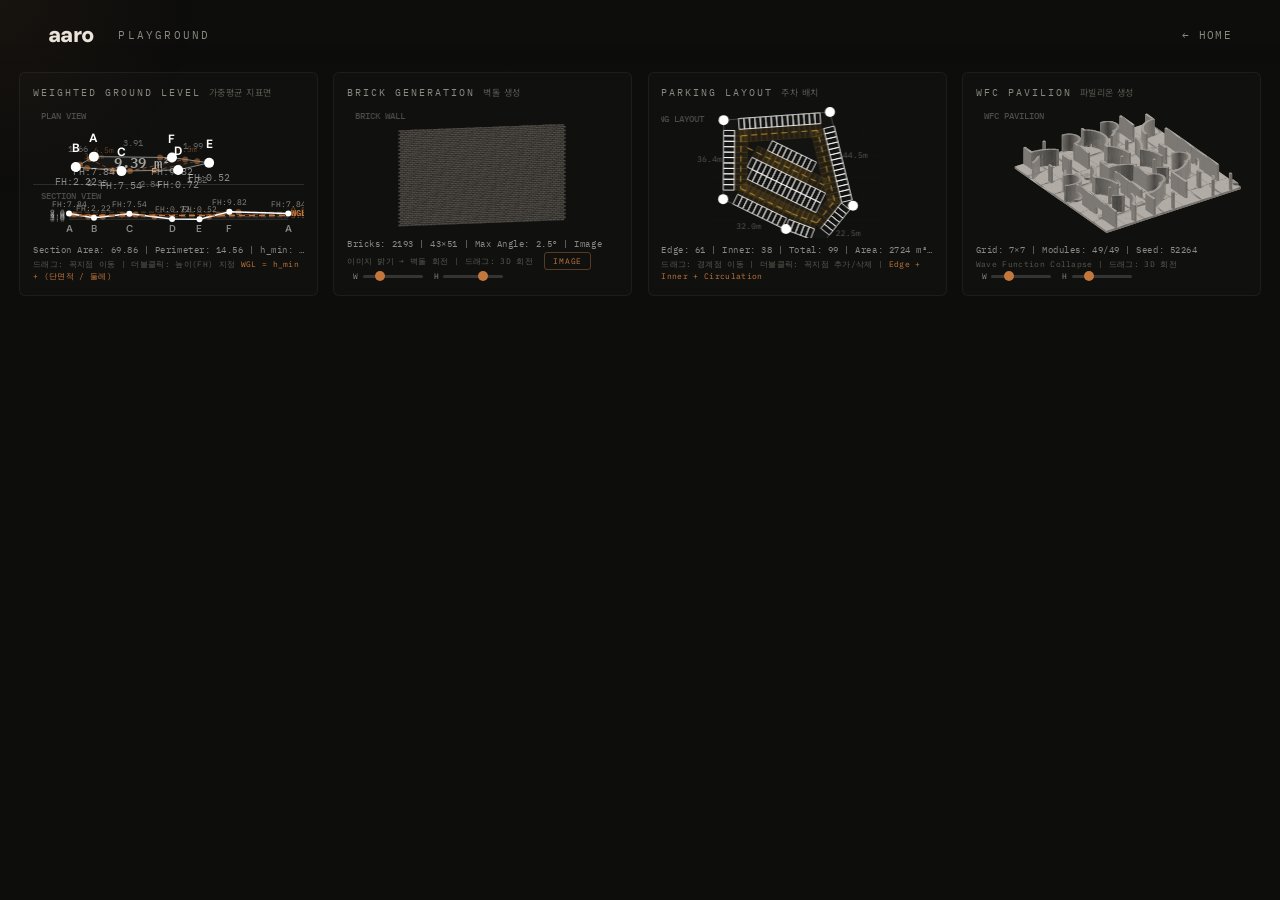
==== commit 3d6c1026: "feat: add WFC Sonsbeek Pavilion 3D demo, 4-col layout, zoom tuning - New Demo 4: WFC solver with 3D " ====
--- a/playground/index.html
+++ b/playground/index.html
@@ -76,11 +76,10 @@
 
     .pg-grid {
       display: grid;
-      grid-template-columns: 1fr 1fr 1fr;
+      grid-template-columns: repeat(4, 1fr);
       gap: clamp(10px, 1.2vw, 20px);
       padding: clamp(10px, 1.5vw, 24px);
       padding-top: 72px;
-      height: 100vh;
     }
 
     .pg-cell {
@@ -94,6 +93,7 @@
       position: relative;
       transition: border-color 0.4s var(--ease);
       overflow: hidden;
+      aspect-ratio: 4 / 3;
     }
     .pg-cell:hover { border-color: rgba(196,119,60,0.15); }
 
@@ -152,8 +152,10 @@
     }
 
     @media (max-width: 1200px) {
-      .pg-grid { grid-template-columns: 1fr; height: auto; min-height: 100vh; }
-      .pg-cell { min-height: clamp(350px, 55vh, 520px); }
+      .pg-grid { grid-template-columns: 1fr 1fr; }
+    }
+    @media (max-width: 600px) {
+      .pg-grid { grid-template-columns: 1fr; }
     }
     @media (max-width: 768px) {
       .pg-cell__hint { display: none; }
@@ -211,6 +213,24 @@
       <div class="pg-cell__hint">
         드래그: 경계점 이동 | 더블클릭: 꼭지점 추가/삭제 |
         <span class="accent">Edge + Inner + Circulation</span>
+      </div>
+    </article>
+
+    <!-- Demo 4: WFC Sonsbeek Pavilion -->
+    <article class="pg-cell" id="demoWFC">
+      <div class="pg-cell__label">WFC Pavilion <span class="pg-cell__label-kr">파빌리온 생성</span></div>
+      <div class="pg-cell__canvas-wrap"><canvas id="wfcCanvas"></canvas></div>
+      <div class="pg-cell__metrics" id="wfcMetrics"></div>
+      <div class="pg-cell__hint">
+        Wave Function Collapse | 드래그: 3D 회전
+        <span class="pg-ctrl">
+          <label>W</label>
+          <input type="range" id="wfcColSlider" min="3" max="15" value="6">
+        </span>
+        <span class="pg-ctrl">
+          <label>H</label>
+          <input type="range" id="wfcRowSlider" min="3" max="15" value="6">
+        </span>
       </div>
     </article>
   </main>
@@ -554,7 +574,7 @@
         tgtRows = ROW_MIN + Math.random() * (ROW_MAX - ROW_MIN);
       }
 
-      let rotY = 0.25, rotX = -0.15, zoom3D = 1.0;
+      let rotY = 0.25, rotX = -0.15, zoom3D = 1.6;
       let orbiting = false, orbLastX = 0, orbLastY = 0;
 
       function buildGrid() {
@@ -710,7 +730,7 @@
       const metricsEl = document.getElementById('parkingMetrics');
       if (!canvas) return;
       let ctx, W, H, dragIdx = -1, hovIdx = -1;
-      let vpCx = 40, vpCy = 40, vpZoom = 1.0, panning = false, panLX = 0, panLY = 0;
+      let vpCx = 40, vpCy = 40, vpZoom = 1.2, panning = false, panLX = 0, panLY = 0;
 
       const bdy = [{x:8,y:6},{x:6,y:52},{x:24,y:70},{x:56,y:68},{x:72,y:44},{x:66,y:10}];
       const SW = 2.5, SD = 5.0, AW = 6.0;
@@ -1145,6 +1165,341 @@
       });
     })();
 
+    // ══════════════════════════════════════════
+    // Demo 4: WFC Sonsbeek Pavilion (3D)
+    // ══════════════════════════════════════════
+    (function initWFC() {
+      const canvas = document.getElementById('wfcCanvas');
+      const metricsEl = document.getElementById('wfcMetrics');
+      const colSlider = document.getElementById('wfcColSlider');
+      const rowSlider = document.getElementById('wfcRowSlider');
+      if (!canvas) return;
+      let ctx, W, H;
+
+      let COLS = 6, ROWS = 6;
+      let modules = [];
+      let adjacencyTable = null; // dir -> modA_id -> Set<modB_id>
+      let grid = null; // { width, height, cells: CellState[][] }
+      let meshCache = []; // per-module: { tris: [{p0,p1,p2,color},...] } in local [0,1] space
+
+      let rotY = 0.6, rotX = -0.5, zoom3D = 1.8;
+      let orbiting = false, orbLastX = 0, orbLastY = 0;
+
+      // ── Wall size animation (move → pause → move) ──
+      let curCols = 6, curRows = 6, tgtCols = 6, tgtRows = 6;
+      let wallDriftState = 'moving', wallPauseTimer = 0;
+      const WALL_PAUSE_DUR = 3, WALL_LERP = 0.02;
+      const COL_MIN = 3, COL_MAX = 12, ROW_MIN = 3, ROW_MAX = 12;
+      function pickWallSize() {
+        tgtCols = COL_MIN + Math.random() * (COL_MAX - COL_MIN);
+        tgtRows = ROW_MIN + Math.random() * (ROW_MAX - ROW_MIN);
+      }
+
+      // ── PRNG (Mulberry32) ──
+      function createPRNG(seed) {
+        let s = seed | 0;
+        return () => {
+          s = (s + 0x6d2b79f5) | 0;
+          let t = Math.imul(s ^ (s >>> 15), 1 | s);
+          t = (t + Math.imul(t ^ (t >>> 7), 61 | t)) ^ t;
+          return ((t ^ (t >>> 14)) >>> 0) / 4294967296;
+        };
+      }
+
+      // ── Edge Rules ──
+      const OPPOSITE = { 0: 2, 1: 3, 2: 0, 3: 1 };
+      const DIR_OFFSETS = { 0: [0, 1], 1: [1, 0], 2: [0, -1], 3: [-1, 0] };
+      function neighborEdgeType(x) { return (x * 2) % 3; }
+      function isCompatible(a, dirA, b) {
+        const dirB = OPPOSITE[dirA];
+        return a.type[dirA] === b.type[dirB] && neighborEdgeType(a.edge_types[dirA]) === b.edge_types[dirB];
+      }
+      function buildAdjacencyTable(mods) {
+        const table = {};
+        for (let dir = 0; dir < 4; dir++) {
+          const dm = {};
+          for (const a of mods) {
+            const s = new Set();
+            for (const b of mods) { if (isCompatible(a, dir, b)) s.add(b.id); }
+            dm[a.id] = s;
+          }
+          table[dir] = dm;
+        }
+        return table;
+      }
+
+      // ── WFC Solver (sync) ──
+      function createGrid(w, h, modCount) {
+        const cells = [];
+        for (let y = 0; y < h; y++) {
+          const row = [];
+          for (let x = 0; x < w; x++) {
+            const possible = new Set();
+            for (let i = 0; i < modCount; i++) possible.add(i);
+            row.push({ x, y, possibleModules: possible, collapsed: null });
+          }
+          cells.push(row);
+        }
+        return { width: w, height: h, cells };
+      }
+      function cloneGrid(g) {
+        const cells = [];
+        for (let y = 0; y < g.height; y++) {
+          const row = [];
+          for (let x = 0; x < g.width; x++) {
+            const c = g.cells[y][x];
+            row.push({ x: c.x, y: c.y, possibleModules: new Set(c.possibleModules), collapsed: c.collapsed });
+          }
+          cells.push(row);
+        }
+        return { width: g.width, height: g.height, cells };
+      }
+      function getCell(g, x, y) {
+        if (x < 0 || x >= g.width || y < 0 || y >= g.height) return null;
+        return g.cells[y][x];
+      }
+      function isFullyCollapsed(g) {
+        for (let y = 0; y < g.height; y++)
+          for (let x = 0; x < g.width; x++)
+            if (g.cells[y][x].collapsed === null) return false;
+        return true;
+      }
+      function solveWFC(w, h, mods, adjTable, seed) {
+        const MAX_RESTARTS = 20, MAX_ITER = 5000, BT_DEPTH = 50;
+        for (let restart = 0; restart <= MAX_RESTARTS; restart++) {
+          const random = createPRNG(seed + restart * 997);
+          let g = createGrid(w, h, mods.length);
+          const history = [];
+          let iterations = 0, failed = false;
+          while (!isFullyCollapsed(g) && iterations < MAX_ITER) {
+            iterations++;
+            // find min entropy
+            let minE = Infinity; const cands = [];
+            for (let y = 0; y < g.height; y++) for (let x = 0; x < g.width; x++) {
+              const c = g.cells[y][x];
+              if (c.collapsed !== null) continue;
+              const e = c.possibleModules.size;
+              if (e === 0) continue;
+              if (e < minE) { minE = e; cands.length = 0; cands.push(c); }
+              else if (e === minE) cands.push(c);
+            }
+            if (cands.length === 0) {
+              if (isFullyCollapsed(g)) return g;
+              if (history.length > 0) { const en = history.pop(); g = en.grid; const r = getCell(g, en.cx, en.cy); if (r) r.possibleModules.delete(en.tried); continue; }
+              failed = true; break;
+            }
+            const target = cands[Math.floor(random() * cands.length)];
+            const snapshot = cloneGrid(g);
+            // collapse
+            const possible = Array.from(target.possibleModules);
+            const weights = possible.map(id => mods[id].weight || 1);
+            const tw = weights.reduce((a, b) => a + b, 0);
+            let r = random() * tw, modId = possible[possible.length - 1];
+            for (let i = 0; i < possible.length; i++) { r -= weights[i]; if (r <= 0) { modId = possible[i]; break; } }
+            if (history.length >= BT_DEPTH) history.shift();
+            history.push({ grid: snapshot, cx: target.x, cy: target.y, tried: modId });
+            target.collapsed = modId;
+            target.possibleModules = new Set([modId]);
+            // propagate AC-3
+            const queue = [[target.x, target.y]];
+            const visited = new Set();
+            let contradiction = false;
+            while (queue.length > 0) {
+              const [cx, cy] = queue.shift();
+              const key = cx + ',' + cy;
+              if (visited.has(key)) continue;
+              visited.add(key);
+              const cell = getCell(g, cx, cy);
+              if (!cell) continue;
+              for (let dir = 0; dir < 4; dir++) {
+                const [dx, dy] = DIR_OFFSETS[dir];
+                const nb = getCell(g, cx + dx, cy + dy);
+                if (!nb || nb.collapsed !== null) continue;
+                const allowed = new Set();
+                for (const mid of cell.possibleModules) {
+                  const compat = adjTable[dir][mid];
+                  if (compat) for (const nid of compat) allowed.add(nid);
+                }
+                const before = nb.possibleModules.size;
+                const newP = new Set();
+                for (const nid of nb.possibleModules) { if (allowed.has(nid)) newP.add(nid); }
+                if (newP.size === 0) { contradiction = true; break; }
+                if (newP.size < before) { nb.possibleModules = newP; if (!visited.has((cx+dx)+','+(cy+dy))) queue.push([cx+dx, cy+dy]); }
+              }
+              if (contradiction) break;
+            }
+            if (contradiction) {
+              if (history.length > 0) { const en = history.pop(); g = en.grid; const rs = getCell(g, en.cx, en.cy); if (rs) rs.possibleModules.delete(en.tried); continue; }
+              failed = true; break;
+            }
+          }
+          if (!failed && isFullyCollapsed(g)) return g;
+        }
+        return null;
+      }
+
+      // ── Build 3D mesh cache per module ──
+      function buildMeshCache(mods) {
+        return mods.map(m => {
+          const geo = m.geometry;
+          if (!geo) return { tris: [] };
+          const bx = geo.bounds.min[0], by = geo.bounds.min[1], bz = geo.bounds.min[2];
+          const sx = (geo.bounds.max[0] - bx) || 1;
+          // Normalize to [0,1] using uniform scale (sx) to keep proportions
+          // Rhino: X=east, Y=north, Z=up → Canvas: x=X/sx, y=Z/sx (up), z=Y/sx (depth)
+          const verts = [];
+          for (let i = 0; i < geo.vertex_count; i++) {
+            verts.push({
+              x: (geo.vertices[i * 3]     - bx) / sx,
+              y: (geo.vertices[i * 3 + 2] - bz) / sx,
+              z: (geo.vertices[i * 3 + 1] - by) / sx
+            });
+          }
+          const tris = [];
+          for (let i = 0; i < geo.faces.length; i += 3) {
+            const p0 = verts[geo.faces[i]], p1 = verts[geo.faces[i+1]], p2 = verts[geo.faces[i+2]];
+            if (!p0 || !p1 || !p2) continue;
+            // face normal for shading
+            const ax = p1.x - p0.x, ay = p1.y - p0.y, az = p1.z - p0.z;
+            const bxx = p2.x - p0.x, byy = p2.y - p0.y, bzz = p2.z - p0.z;
+            const nx = ay * bzz - az * byy, ny = az * bxx - ax * bzz, nz = ax * byy - ay * bxx;
+            const nl = Math.sqrt(nx*nx + ny*ny + nz*nz) || 1;
+            // light direction (normalized): [0.4, 0.8, 0.3]
+            const dot = Math.abs((nx/nl)*0.4 + (ny/nl)*0.8 + (nz/nl)*0.3);
+            const shade = 0.35 + dot * 0.65;
+            tris.push({ p0, p1, p2, shade, cy: (p0.y + p1.y + p2.y) / 3 });
+          }
+          return { tris };
+        });
+      }
+
+      // ── 3D Projection ──
+      function project(wx, wy, wz) {
+        const cy = Math.cos(rotY), sy = Math.sin(rotY), cx = Math.cos(rotX), sx = Math.sin(rotX);
+        const x1 = wx * cy + wy * sy, y1 = -wx * sy + wy * cy, z1 = wz;
+        const x2 = x1, y2 = y1 * cx - z1 * sx, z2 = y1 * sx + z1 * cx;
+        const extent = Math.max(COLS, ROWS);
+        const sc = zoom3D * Math.min(W, H) / (extent * 1.6);
+        return { x: W / 2 + x2 * sc, y: H / 2 - z2 * sc, z: y2 };
+      }
+
+      function resize() {
+        const s = setupCanvas(canvas);
+        W = s.w; H = s.h; ctx = s.ctx;
+        if (colSlider) COLS = parseInt(colSlider.value);
+        if (rowSlider) ROWS = parseInt(rowSlider.value);
+        curCols = COLS; curRows = ROWS;
+        pickWallSize();
+        regenerate();
+      }
+
+      let wfcSeed = Math.floor(Math.random() * 100000);
+      function regenerate() {
+        if (!modules.length || !adjacencyTable) return;
+        wfcSeed = Math.floor(Math.random() * 100000);
+        grid = solveWFC(COLS, ROWS, modules, adjacencyTable, wfcSeed);
+      }
+
+      function draw() {
+        if (!W || !modules.length) return;
+        ctx.clearRect(0, 0, W, H);
+        ctx.font = "500 9px 'IBM Plex Mono', monospace";
+        ctx.fillStyle = 'rgba(255,255,255,0.25)';
+        ctx.fillText('WFC PAVILION', 8, 14);
+
+        // ── Wall size drift: move → pause → move ──
+        if (wallDriftState === 'paused') {
+          wallPauseTimer += 0.016;
+          if (wallPauseTimer >= WALL_PAUSE_DUR) { wallDriftState = 'moving'; wallPauseTimer = 0; pickWallSize(); }
+        } else {
+          curCols += (tgtCols - curCols) * WALL_LERP;
+          curRows += (tgtRows - curRows) * WALL_LERP;
+          const newC = Math.round(curCols), newR = Math.round(curRows);
+          if (newC !== COLS || newR !== ROWS) { COLS = newC; ROWS = newR; regenerate(); }
+          if (Math.abs(curCols - tgtCols) < 0.5 && Math.abs(curRows - tgtRows) < 0.5) { wallDriftState = 'paused'; wallPauseTimer = 0; }
+        }
+
+        if (!grid) {
+          metricsEl.textContent = 'Generating...';
+          return;
+        }
+
+        // Collect all triangles with world positions
+        const allTris = [];
+        const hw = grid.width / 2, hh = grid.height / 2;
+        for (let gy = 0; gy < grid.height; gy++) {
+          for (let gx = 0; gx < grid.width; gx++) {
+            const cell = grid.cells[gy][gx];
+            if (cell.collapsed === null) continue;
+            const mc = meshCache[cell.collapsed];
+            if (!mc) continue;
+            const ox = gx - hw + 0.5, oz = gy - hh + 0.5;
+            for (const tri of mc.tris) {
+              const wp0 = project(ox + tri.p0.x, oz + tri.p0.z, tri.p0.y);
+              const wp1 = project(ox + tri.p1.x, oz + tri.p1.z, tri.p1.y);
+              const wp2 = project(ox + tri.p2.x, oz + tri.p2.z, tri.p2.y);
+              const avgZ = (wp0.z + wp1.z + wp2.z) / 3;
+              allTris.push({ wp0, wp1, wp2, shade: tri.shade, z: avgZ });
+            }
+          }
+        }
+
+        // Painter's algorithm: sort by depth (far first)
+        allTris.sort((a, b) => a.z - b.z);
+
+        for (const { wp0, wp1, wp2, shade } of allTris) {
+          const r = Math.round(204 * shade), g = Math.round(198 * shade), b = Math.round(190 * shade);
+          ctx.beginPath();
+          ctx.moveTo(wp0.x, wp0.y);
+          ctx.lineTo(wp1.x, wp1.y);
+          ctx.lineTo(wp2.x, wp2.y);
+          ctx.closePath();
+          ctx.fillStyle = `rgb(${r},${g},${b})`;
+          ctx.fill();
+        }
+
+        const totalCells = grid.width * grid.height;
+        const collapsed = grid.cells.flat().filter(c => c.collapsed !== null).length;
+        metricsEl.textContent = `Grid: ${COLS}\u00D7${ROWS}  |  Modules: ${collapsed}/${totalCells}  |  Seed: ${wfcSeed}`;
+      }
+
+      // ── Orbit controls (flipped for swapped wy/wz) ──
+      canvas.addEventListener('mousedown', e => { orbiting = true; orbLastX = e.clientX; orbLastY = e.clientY; canvas.style.cursor = 'grabbing'; e.preventDefault(); });
+      canvas.addEventListener('mousemove', e => {
+        if (!orbiting) return;
+        rotY += (e.clientX - orbLastX) * 0.005;
+        rotX -= (e.clientY - orbLastY) * 0.005;
+        rotX = Math.max(-1.2, Math.min(0.4, rotX));
+        orbLastX = e.clientX; orbLastY = e.clientY;
+      });
+      canvas.addEventListener('mouseup', () => { orbiting = false; canvas.style.cursor = 'grab'; });
+      canvas.addEventListener('mouseleave', () => { orbiting = false; canvas.style.cursor = 'grab'; });
+      canvas.style.cursor = 'grab';
+      canvas.addEventListener('touchstart', e => { if (e.touches.length === 1) { orbiting = true; orbLastX = e.touches[0].clientX; orbLastY = e.touches[0].clientY; e.preventDefault(); } }, { passive: false });
+      canvas.addEventListener('touchmove', e => { if (!orbiting || e.touches.length !== 1) return; rotY += (e.touches[0].clientX - orbLastX) * 0.005; rotX -= (e.touches[0].clientY - orbLastY) * 0.005; rotX = Math.max(-1.2, Math.min(0.4, rotX)); orbLastX = e.touches[0].clientX; orbLastY = e.touches[0].clientY; e.preventDefault(); }, { passive: false });
+      canvas.addEventListener('touchend', () => { orbiting = false; });
+      canvas.addEventListener('wheel', e => { e.preventDefault(); zoom3D *= e.deltaY > 0 ? 0.92 : 1.08; zoom3D = Math.max(0.3, Math.min(5, zoom3D)); }, { passive: false });
+
+      if (colSlider) colSlider.addEventListener('input', () => { COLS = parseInt(colSlider.value); curCols = COLS; tgtCols = COLS; regenerate(); });
+      if (rowSlider) rowSlider.addEventListener('input', () => { ROWS = parseInt(rowSlider.value); curRows = ROWS; tgtRows = ROWS; regenerate(); });
+
+      // ── Load module data & init ──
+      fetch('/playground/sonsbeek-modules.json')
+        .then(r => r.json())
+        .then(data => {
+          modules = data.modules;
+          adjacencyTable = buildAdjacencyTable(modules);
+          meshCache = buildMeshCache(modules);
+          resize();
+          window.addEventListener('resize', resize);
+          demos.push(draw);
+        })
+        .catch(err => {
+          console.error('WFC module load failed:', err);
+          if (metricsEl) metricsEl.textContent = 'Failed to load modules';
+        });
+    })();
+
   </script>
 </body>
 </html>
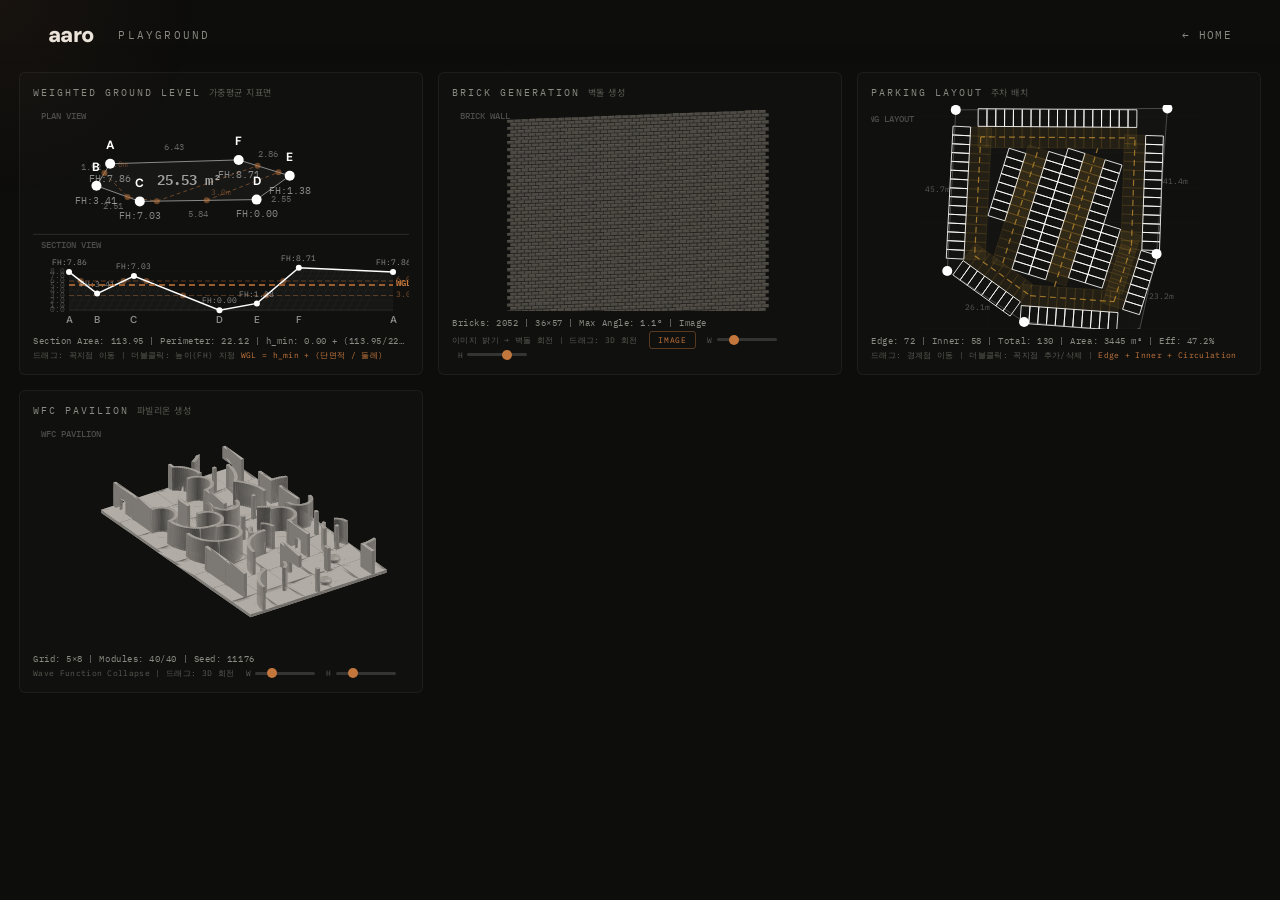
==== commit 5b0a39b8: "refactor: modularize playground into registry-driven ES modules Split monolithic 1505-line playgroun" ====
--- a/playground/index.html
+++ b/playground/index.html
@@ -9,160 +9,7 @@
   <link rel="preconnect" href="https://fonts.googleapis.com">
   <link rel="preconnect" href="https://fonts.gstatic.com" crossorigin>
   <link href="https://fonts.googleapis.com/css2?family=DM+Sans:opsz,wght@9..40,200;9..40,300;9..40,400;9..40,500;9..40,600;9..40,700;9..40,800;9..40,900&family=IBM+Plex+Mono:wght@300;400;500;600;700&family=Noto+Sans+KR:wght@200;300;400;500;600;700;800;900&display=swap" rel="stylesheet">
-  <style>
-    :root {
-      --ink:     #0D0D0C;
-      --ink-90:  #1A1A18;
-      --ink-80:  #2E2E2A;
-      --ink-60:  #5A5A52;
-      --ink-40:  #8A8A82;
-      --ink-20:  #BFBDB5;
-      --ink-10:  #D8D3CB;
-      --cream:   #EDE8E0;
-      --white:   #F8F6F1;
-      --accent:  #C4773C;
-      --accent-h:#E8944A;
-      --sans: 'DM Sans', 'Noto Sans KR', sans-serif;
-      --mono: 'IBM Plex Mono', monospace;
-      --ease: cubic-bezier(0.16, 1, 0.3, 1);
-      --ease-smooth: cubic-bezier(0.25, 0.1, 0.25, 1);
-    }
-    *, *::before, *::after { box-sizing: border-box; margin: 0; padding: 0; }
-    html { -webkit-font-smoothing: antialiased; -moz-osx-font-smoothing: grayscale; }
-    body {
-      background: var(--ink);
-      color: var(--cream);
-      font-family: var(--sans);
-      min-height: 100vh;
-      overflow-x: hidden;
-    }
-    a { color: inherit; text-decoration: none; }
-
-    .grain {
-      position: fixed; inset: 0; pointer-events: none; z-index: 9998;
-      background: url("data:image/svg+xml,%3CsvgviewBox='0 0 200 200'xmlns='http://www.w3.org/2000/svg'%3E%3Cfilter id='n'%3E%3CfeTurbulence type='fractalNoise'baseFrequency='0.65'numOctaves='3'stitchTiles='stitch'/%3E%3C/filter%3E%3Crect width='100%25'height='100%25'filter='url(%23n)'/%3E%3C/svg%3E");
-      opacity: 0.03;
-    }
-    .cursor-glow {
-      position: fixed; width: 400px; height: 400px; border-radius: 50%;
-      background: radial-gradient(circle, rgba(196,119,60,0.06) 0%, transparent 70%);
-      pointer-events: none; z-index: 9997;
-      transform: translate(-50%, -50%);
-      transition: opacity 0.3s;
-    }
-
-    .pg-header {
-      position: fixed; top: 0; left: 0; right: 0; z-index: 100;
-      display: flex; align-items: center; gap: 24px;
-      padding: 20px clamp(24px, 4vw, 48px);
-      background: linear-gradient(to bottom, var(--ink) 60%, transparent);
-    }
-    .pg-header__logo {
-      font-size: 22px; font-weight: 900; letter-spacing: -0.03em;
-      transition: color 0.3s;
-    }
-    .pg-header__logo:hover { color: var(--accent); }
-    .pg-header__title {
-      font-family: var(--mono); font-size: 11px; letter-spacing: 0.2em;
-      text-transform: uppercase; color: var(--ink-40);
-    }
-    .pg-header__back {
-      margin-left: auto;
-      font-family: var(--mono); font-size: 11px; letter-spacing: 0.12em;
-      text-transform: uppercase; color: var(--ink-40);
-      transition: color 0.3s;
-    }
-    .pg-header__back:hover { color: var(--accent); }
-
-    .pg-grid {
-      display: grid;
-      grid-template-columns: repeat(4, 1fr);
-      gap: clamp(10px, 1.2vw, 20px);
-      padding: clamp(10px, 1.5vw, 24px);
-      padding-top: 72px;
-    }
-
-    .pg-cell {
-      background: rgba(255,255,255,0.015);
-      border: 1px solid rgba(255,255,255,0.05);
-      border-radius: 6px;
-      padding: clamp(10px, 1vw, 16px);
-      display: flex;
-      flex-direction: column;
-      min-height: 0;
-      position: relative;
-      transition: border-color 0.4s var(--ease);
-      overflow: hidden;
-      aspect-ratio: 4 / 3;
-    }
-    .pg-cell:hover { border-color: rgba(196,119,60,0.15); }
-
-    .pg-cell__label {
-      font-family: var(--mono); font-size: 10px; letter-spacing: 0.2em;
-      text-transform: uppercase; color: var(--ink-40); margin-bottom: 6px;
-      display: flex; align-items: baseline; gap: 8px; flex-shrink: 0;
-    }
-    .pg-cell__label-kr {
-      font-family: 'Noto Sans KR', sans-serif; font-size: 9px;
-      letter-spacing: 0.05em; text-transform: none; color: var(--ink-60);
-    }
-    .pg-cell__canvas-wrap {
-      flex: 1; min-height: 0; position: relative; border-radius: 4px; overflow: hidden;
-    }
-    .pg-cell__canvas-wrap canvas {
-      position: absolute; top: 0; left: 0; width: 100%; height: 100%;
-      display: block;
-    }
-    .pg-cell__metrics {
-      font-family: var(--mono); font-size: 9px; color: var(--ink-40);
-      letter-spacing: 0.06em; margin-top: 6px; white-space: nowrap;
-      overflow: hidden; text-overflow: ellipsis; flex-shrink: 0;
-    }
-    .pg-cell__hint {
-      font-family: var(--mono); font-size: 8px; color: var(--ink-60);
-      letter-spacing: 0.04em; margin-top: 3px; line-height: 1.5; flex-shrink: 0;
-    }
-    .pg-cell__hint .accent { color: var(--accent); }
-
-    .pg-upload-btn {
-      display: inline-block; cursor: pointer;
-      border: 1px solid rgba(196,119,60,0.4); border-radius: 3px;
-      padding: 2px 8px; margin-left: 6px;
-      font-family: var(--mono); font-size: 8px; letter-spacing: 0.1em;
-      text-transform: uppercase; color: var(--accent);
-      transition: all 0.3s var(--ease);
-    }
-    .pg-upload-btn:hover { background: rgba(196,119,60,0.1); border-color: var(--accent); }
-
-    .pg-ctrl {
-      display: inline-flex; align-items: center; gap: 4px; margin-left: 6px;
-    }
-    .pg-ctrl input[type="range"] {
-      width: 60px; height: 3px; -webkit-appearance: none; appearance: none;
-      background: rgba(255,255,255,0.15); border-radius: 2px; outline: none;
-      cursor: pointer;
-    }
-    .pg-ctrl input[type="range"]::-webkit-slider-thumb {
-      -webkit-appearance: none; width: 10px; height: 10px; border-radius: 50%;
-      background: var(--accent); cursor: pointer;
-    }
-    .pg-ctrl label {
-      font-family: var(--mono); font-size: 8px; color: var(--ink-40);
-      letter-spacing: 0.05em;
-    }
-
-    @media (max-width: 1200px) {
-      .pg-grid { grid-template-columns: 1fr 1fr; }
-    }
-    @media (max-width: 600px) {
-      .pg-grid { grid-template-columns: 1fr; }
-    }
-    @media (max-width: 768px) {
-      .pg-cell__hint { display: none; }
-      .cursor-glow { display: none; }
-      .pg-header { padding: 14px 16px; }
-    }
-  </style>
+  <link rel="stylesheet" href="style.css">
 </head>
 <body>
   <div class="grain"></div>
@@ -174,1332 +21,65 @@
     <a href="/" class="pg-header__back">&larr; Home</a>
   </header>
 
-  <main class="pg-grid">
-    <!-- Demo 1: Weighted Ground Level -->
-    <article class="pg-cell" id="demoWGL">
-      <div class="pg-cell__label">Weighted Ground Level <span class="pg-cell__label-kr">가중평균 지표면</span></div>
-      <div class="pg-cell__canvas-wrap"><canvas id="wglCanvas"></canvas></div>
-      <div class="pg-cell__metrics" id="wglMetrics"></div>
-      <div class="pg-cell__hint">
-        드래그: 꼭지점 이동 | 더블클릭: 높이(FH) 지정
-        <span class="accent">WGL = h_min + (단면적 / 둘레)</span>
-      </div>
-    </article>
+  <main class="pg-grid" id="pgGrid"></main>
 
-    <!-- Demo 2: Brick Generation -->
-    <article class="pg-cell" id="demoBrick">
-      <div class="pg-cell__label">Brick Generation <span class="pg-cell__label-kr">벽돌 생성</span></div>
-      <div class="pg-cell__canvas-wrap"><canvas id="brickCanvas"></canvas></div>
-      <div class="pg-cell__metrics" id="brickMetrics"></div>
-      <div class="pg-cell__hint">
-        이미지 밝기 &rarr; 벽돌 회전 | 드래그: 3D 회전
-        <label class="pg-upload-btn"><input type="file" id="brickImgInput" accept="image/*" hidden>Image</label>
-        <span class="pg-ctrl">
-          <label>W</label>
-          <input type="range" id="brickColSlider" min="8" max="100" value="30">
-        </span>
-        <span class="pg-ctrl">
-          <label>H</label>
-          <input type="range" id="brickRowSlider" min="4" max="100" value="70">
-        </span>
-      </div>
-    </article>
-
-    <!-- Demo 3: Parking Layout -->
-    <article class="pg-cell" id="demoParking">
-      <div class="pg-cell__label">Parking Layout <span class="pg-cell__label-kr">주차 배치</span></div>
-      <div class="pg-cell__canvas-wrap"><canvas id="parkingCanvas"></canvas></div>
-      <div class="pg-cell__metrics" id="parkingMetrics"></div>
-      <div class="pg-cell__hint">
-        드래그: 경계점 이동 | 더블클릭: 꼭지점 추가/삭제 |
-        <span class="accent">Edge + Inner + Circulation</span>
-      </div>
-    </article>
-
-    <!-- Demo 4: WFC Sonsbeek Pavilion -->
-    <article class="pg-cell" id="demoWFC">
-      <div class="pg-cell__label">WFC Pavilion <span class="pg-cell__label-kr">파빌리온 생성</span></div>
-      <div class="pg-cell__canvas-wrap"><canvas id="wfcCanvas"></canvas></div>
-      <div class="pg-cell__metrics" id="wfcMetrics"></div>
-      <div class="pg-cell__hint">
-        Wave Function Collapse | 드래그: 3D 회전
-        <span class="pg-ctrl">
-          <label>W</label>
-          <input type="range" id="wfcColSlider" min="3" max="15" value="6">
-        </span>
-        <span class="pg-ctrl">
-          <label>H</label>
-          <input type="range" id="wfcRowSlider" min="3" max="15" value="6">
-        </span>
-      </div>
-    </article>
-  </main>
-
-  <script>
-    // ── Shared ──
-    const DPR = window.devicePixelRatio || 1;
-
-    function setupCanvas(canvas) {
-      const wrap = canvas.parentElement;
-      const rect = wrap.getBoundingClientRect();
-      const w = rect.width, h = rect.height;
-      canvas.width = w * DPR; canvas.height = h * DPR;
-      canvas.style.width = w + 'px'; canvas.style.height = h + 'px';
-      const ctx = canvas.getContext('2d');
-      ctx.setTransform(DPR, 0, 0, DPR, 0, 0);
-      return { w, h, ctx };
-    }
-
-    function pointInPolygon(px, py, poly) {
-      let inside = false;
-      for (let i = 0, j = poly.length - 1; i < poly.length; j = i++) {
-        const xi = poly[i].x, yi = poly[i].y;
-        const xj = poly[j].x, yj = poly[j].y;
-        if (((yi > py) !== (yj > py)) && (px < (xj - xi) * (py - yi) / (yj - yi) + xi))
-          inside = !inside;
-      }
-      return inside;
-    }
-
-    function rectInPolygon(cx, cy, hw, hh, angle, poly) {
-      const cos = Math.cos(angle), sin = Math.sin(angle);
-      const corners = [[-hw,-hh],[hw,-hh],[hw,hh],[-hw,hh]];
-      for (const [lx, ly] of corners) {
-        const wx = cx + lx * cos - ly * sin;
-        const wy = cy + lx * sin + ly * cos;
-        if (!pointInPolygon(wx, wy, poly)) return false;
-      }
-      return true;
-    }
-
+  <script type="module">
+    // Cursor glow
     const glow = document.getElementById('cursorGlow');
     document.addEventListener('mousemove', e => {
       if (glow) { glow.style.left = e.clientX + 'px'; glow.style.top = e.clientY + 'px'; }
     });
 
-    const demos = [];
-    function masterLoop() {
-      for (const fn of demos) fn();
-      requestAnimationFrame(masterLoop);
+    // Build control HTML from registry entry
+    function buildControlsHTML(controls) {
+      if (!controls || !controls.length) return '';
+      return controls.map(ctrl => {
+        if (ctrl.type === 'file') {
+          return `<label class="pg-upload-btn"><input type="file" id="${ctrl.inputId}" accept="${ctrl.accept}" hidden>${ctrl.label}</label>`;
+        }
+        if (ctrl.type === 'range') {
+          return `<span class="pg-ctrl"><label>${ctrl.label}</label><input type="range" id="${ctrl.inputId}" min="${ctrl.min}" max="${ctrl.max}" value="${ctrl.value}"></span>`;
+        }
+        return '';
+      }).join('\n        ');
     }
-    requestAnimationFrame(masterLoop);
 
+    // Build a cell article element from a registry entry
+    function buildCell(demo) {
+      const article = document.createElement('article');
+      article.className = 'pg-cell';
+      article.id = `demo-${demo.id}`;
+      article.innerHTML = `
+      <div class="pg-cell__label">${demo.title} <span class="pg-cell__label-kr">${demo.titleKr}</span></div>
+      <div class="pg-cell__canvas-wrap"><canvas></canvas></div>
+      <div class="pg-cell__metrics"></div>
+      <div class="pg-cell__hint">
+        ${demo.hint}
+        ${buildControlsHTML(demo.controls)}
+      </div>`;
+      return article;
+    }
 
-    // ══════════════════════════════════════════
-    // Demo 1: Weighted Ground Level
-    // ══════════════════════════════════════════
-    (function initWGL() {
-      const canvas = document.getElementById('wglCanvas');
-      const metricsEl = document.getElementById('wglMetrics');
-      if (!canvas) return;
-      let ctx, W, H, planH, secH;
-      const PLAN_RATIO = 0.55;
-      let dragIdx = -1, hovIdx = -1;
+    // Load registry and init demos
+    async function boot() {
+      const grid = document.getElementById('pgGrid');
+      const registry = await fetch('demos/registry.json').then(r => r.json());
 
-      const verts = [
-        { x: 0.22, y: 0.10, fh: 8.0, label: 'A' },
-        { x: 0.18, y: 0.38, fh: 3.0, label: 'B' },
-        { x: 0.28, y: 0.58, fh: 7.0, label: 'C' },
-        { x: 0.58, y: 0.55, fh: 0.0, label: 'D' },
-        { x: 0.68, y: 0.28, fh: 1.0, label: 'E' },
-        { x: 0.55, y: 0.08, fh: 9.0, label: 'F' },
-      ];
+      for (const demo of registry) {
+        const cell = buildCell(demo);
+        grid.appendChild(cell);
 
-      function resize() {
-        const s = setupCanvas(canvas);
-        W = s.w; H = s.h; ctx = s.ctx;
-        planH = H * PLAN_RATIO; secH = H * (1 - PLAN_RATIO);
-      }
-      const PLAN_SHIFT = 50; // push plan content down toward center
-      function toCanvas(v) { return { x: v.x * W, y: v.y * (planH - PLAN_SHIFT) + PLAN_SHIFT }; }
-      function fromCanvas(cx, cy) { return { x: cx / W, y: (cy - PLAN_SHIFT) / (planH - PLAN_SHIFT) }; }
-      function edgeLen(a, b) {
-        const dx = (a.x - b.x) * W, dy = (a.y - b.y) * planH;
-        return Math.sqrt(dx * dx + dy * dy);
-      }
-
-      function calcMetrics() {
-        let perimeter = 0, area = 0;
-        const n = verts.length;
-        for (let i = 0; i < n; i++) {
-          const j = (i + 1) % n;
-          perimeter += edgeLen(verts[i], verts[j]);
-          const ax = verts[i].x * W, ay = verts[i].y * planH;
-          const bx = verts[j].x * W, by = verts[j].y * planH;
-          area += ax * by - bx * ay;
-        }
-        area = Math.abs(area) / 2;
-        const hMin = Math.min(...verts.map(v => v.fh));
-        const hMax = Math.max(...verts.map(v => v.fh));
-        const scale = 0.05, perimM = perimeter * scale;
-        let secArea = 0;
-        for (let i = 0; i < n; i++) {
-          const j = (i + 1) % n;
-          const len = edgeLen(verts[i], verts[j]) * scale;
-          secArea += (verts[i].fh - hMin + verts[j].fh - hMin) / 2 * len;
-        }
-        return { area: area * scale * scale, perimeter: perimM, secArea, hWeighted: perimM > 0 ? hMin + secArea / perimM : hMin, hMin, hMax };
-      }
-
-      function getPlanFromSecX(targetX) {
-        let cumDist = 0; const n = verts.length;
-        for (let i = 0; i < n; i++) {
-          const j = (i + 1) % n, eLen = edgeLen(verts[i], verts[j]);
-          if (targetX <= cumDist + eLen + 1e-6) {
-            const t = eLen > 0 ? Math.min(1, (targetX - cumDist) / eLen) : 0;
-            return { x: verts[i].x + t * (verts[j].x - verts[i].x), y: verts[i].y + t * (verts[j].y - verts[i].y) };
-          }
-          cumDist += eLen;
-        }
-        return null;
-      }
-
-      function compute3mBoundaries(m) {
-        const n = verts.length;
-        if (m.hMax - m.hMin <= 3) return { boundaries: [], intersections: [] };
-        const boundaries = [];
-        for (let h = m.hMin + 3; h < m.hMax; h += 3) boundaries.push(h);
-        const secPts = []; let cumDist = 0;
-        for (let i = 0; i <= n; i++) {
-          secPts.push({ x: cumDist, fh: verts[i % n].fh });
-          if (i < n) cumDist += edgeLen(verts[i], verts[(i + 1) % n]);
-        }
-        const intersections = [];
-        for (const bh of boundaries) {
-          const pts = [];
-          for (let i = 0; i < secPts.length - 1; i++) {
-            const h1 = secPts[i].fh, h2 = secPts[i + 1].fh;
-            if (h1 === h2) continue;
-            if ((h1 < bh && h2 >= bh) || (h1 > bh && h2 <= bh)) {
-              const t = (bh - h1) / (h2 - h1);
-              const secX = secPts[i].x + t * (secPts[i + 1].x - secPts[i].x);
-              const planPt = getPlanFromSecX(secX);
-              if (planPt) pts.push({ secX, ...planPt });
-            }
-          }
-          intersections.push({ height: bh, points: pts });
-        }
-        return { boundaries, intersections };
-      }
-
-      function draw() {
-        if (!W) return;
-        ctx.clearRect(0, 0, W, H);
-        const m = calcMetrics(), n = verts.length, b3m = compute3mBoundaries(m);
-
-        ctx.save();
-        ctx.font = "500 9px 'IBM Plex Mono', monospace";
-        ctx.fillStyle = 'rgba(255,255,255,0.25)'; ctx.fillText('PLAN VIEW', 8, 14);
-        ctx.beginPath();
-        verts.forEach((v, i) => { const p = toCanvas(v); i === 0 ? ctx.moveTo(p.x, p.y) : ctx.lineTo(p.x, p.y); });
-        ctx.closePath(); ctx.fillStyle = 'rgba(255,255,255,0.03)'; ctx.fill();
-
-        for (let i = 0; i < n; i++) {
-          const j = (i + 1) % n, a = toCanvas(verts[i]), b = toCanvas(verts[j]);
-          ctx.beginPath(); ctx.moveTo(a.x, a.y); ctx.lineTo(b.x, b.y);
-          ctx.strokeStyle = 'rgba(255,255,255,0.5)'; ctx.lineWidth = 1; ctx.stroke();
-          const len = edgeLen(verts[i], verts[j]) * 0.05;
-          const mx = (a.x + b.x) / 2, my = (a.y + b.y) / 2;
-          ctx.font = "400 9px 'IBM Plex Mono', monospace";
-          ctx.fillStyle = 'rgba(255,255,255,0.35)'; ctx.textAlign = 'center'; ctx.textBaseline = 'middle';
-          const dx = b.x - a.x, dy = b.y - a.y, nl = Math.sqrt(dx*dx+dy*dy) || 1;
-          ctx.fillText(len.toFixed(2), mx + (-dy/nl)*14, my + (dx/nl)*14);
-        }
-        if (b3m.intersections.length) {
-          ctx.save(); ctx.setLineDash([4, 3]); ctx.strokeStyle = 'rgba(196,119,60,0.5)'; ctx.lineWidth = 1;
-          for (const inter of b3m.intersections) {
-            if (inter.points.length >= 2) {
-              ctx.beginPath();
-              inter.points.forEach((pt, i) => { const py = pt.y * (planH-PLAN_SHIFT)+PLAN_SHIFT; i === 0 ? ctx.moveTo(pt.x * W, py) : ctx.lineTo(pt.x * W, py); });
-              ctx.stroke();
-              ctx.font = "400 8px 'IBM Plex Mono', monospace"; ctx.fillStyle = 'rgba(196,119,60,0.5)';
-              ctx.textAlign = 'left'; ctx.textBaseline = 'bottom';
-              ctx.fillText(inter.height.toFixed(1) + 'm', inter.points[0].x * W + 4, inter.points[0].y * (planH-PLAN_SHIFT)+PLAN_SHIFT - 4);
-            }
-            for (const pt of inter.points) { ctx.beginPath(); ctx.arc(pt.x * W, pt.y * (planH-PLAN_SHIFT)+PLAN_SHIFT, 3, 0, Math.PI * 2); ctx.fillStyle = 'rgba(196,119,60,0.5)'; ctx.fill(); }
-          }
-          ctx.setLineDash([]); ctx.restore();
-        }
-        const cxP = verts.reduce((s, v) => s + v.x, 0) / n * W, cyP = verts.reduce((s, v) => s + v.y, 0) / n * (planH-PLAN_SHIFT) + PLAN_SHIFT;
-        ctx.font = "600 14px 'IBM Plex Mono', monospace"; ctx.fillStyle = 'rgba(255,255,255,0.6)';
-        ctx.textAlign = 'center'; ctx.textBaseline = 'middle'; ctx.fillText(m.area.toFixed(2) + ' m\u00B2', cxP, cyP);
-
-        for (let i = 0; i < n; i++) {
-          const p = toCanvas(verts[i]), isH = hovIdx === i, isD = dragIdx === i;
-          ctx.beginPath(); ctx.arc(p.x, p.y, isH || isD ? 7 : 5, 0, Math.PI * 2);
-          ctx.fillStyle = isD ? '#C4773C' : isH ? '#E8944A' : '#fff'; ctx.fill();
-          ctx.font = "700 12px 'DM Sans', sans-serif"; ctx.fillStyle = '#fff';
-          ctx.textAlign = 'center'; ctx.textBaseline = 'bottom'; ctx.fillText(verts[i].label, p.x, p.y - 12);
-          ctx.font = "400 10px 'IBM Plex Mono', monospace"; ctx.fillStyle = 'rgba(255,255,255,0.5)';
-          ctx.textBaseline = 'top'; ctx.fillText('FH:' + verts[i].fh.toFixed(2), p.x, p.y + 10);
-        }
-        ctx.restore();
-
-        ctx.beginPath(); ctx.moveTo(0, planH); ctx.lineTo(W, planH);
-        ctx.strokeStyle = 'rgba(255,255,255,0.12)'; ctx.lineWidth = 1; ctx.stroke();
-        ctx.font = "500 9px 'IBM Plex Mono', monospace"; ctx.fillStyle = 'rgba(255,255,255,0.25)';
-        ctx.fillText('SECTION VIEW', 8, planH + 14);
-
-        ctx.save(); ctx.translate(0, planH);
-        const padL = 36, padR = 16, padT = 26, padB = 30;
-        const sW = W - padL - padR, sH = secH - padT - padB;
-        const maxFH = Math.max(...verts.map(v => v.fh), 1);
-        const secPts = []; let cumDist = 0, totalPerim = 0;
-        for (let i = 0; i < n; i++) totalPerim += edgeLen(verts[i], verts[(i + 1) % n]);
-        for (let i = 0; i <= n; i++) {
-          const idx = i % n;
-          secPts.push({ x: padL + (cumDist / totalPerim) * sW, y: padT + sH - (verts[idx].fh / maxFH) * sH * 0.85, label: verts[idx].label, fh: verts[idx].fh });
-          if (i < n) cumDist += edgeLen(verts[i], verts[(i + 1) % n]);
-        }
-        ctx.font = "400 8px 'IBM Plex Mono', monospace"; ctx.textAlign = 'right'; ctx.textBaseline = 'middle';
-        for (let h = 0; h <= maxFH; h += 1) {
-          const gy = padT + sH - (h / maxFH) * sH * 0.85;
-          ctx.beginPath(); ctx.moveTo(padL, gy); ctx.lineTo(padL + sW, gy);
-          ctx.strokeStyle = h === 0 ? 'rgba(255,255,255,0.2)' : 'rgba(255,255,255,0.06)';
-          ctx.lineWidth = h === 0 ? 0.5 : 0.3; ctx.stroke();
-          ctx.fillStyle = 'rgba(255,255,255,0.25)'; ctx.fillText(h.toFixed(1), padL - 4, gy);
-        }
-        if (b3m.boundaries.length) {
-          ctx.save(); ctx.setLineDash([5, 3]); ctx.strokeStyle = 'rgba(196,119,60,0.5)'; ctx.lineWidth = 0.8;
-          for (const bh of b3m.boundaries) {
-            const by = padT + sH - (bh / maxFH) * sH * 0.85;
-            ctx.beginPath(); ctx.moveTo(padL, by); ctx.lineTo(padL + sW, by); ctx.stroke();
-            ctx.font = "500 8px 'IBM Plex Mono', monospace"; ctx.fillStyle = 'rgba(196,119,60,0.5)';
-            ctx.textAlign = 'left'; ctx.textBaseline = 'bottom'; ctx.fillText(bh.toFixed(1) + 'm', padL + sW + 3, by + 3);
-          }
-          for (const inter of b3m.intersections) {
-            const by = padT + sH - (inter.height / maxFH) * sH * 0.85;
-            for (const pt of inter.points) { const sx = padL + (pt.secX / totalPerim) * sW; ctx.beginPath(); ctx.arc(sx, by, 3, 0, Math.PI * 2); ctx.fillStyle = 'rgba(196,119,60,0.5)'; ctx.fill(); }
-          }
-          ctx.setLineDash([]); ctx.restore();
-        }
-        ctx.beginPath(); ctx.moveTo(secPts[0].x, padT + sH);
-        secPts.forEach(p => ctx.lineTo(p.x, p.y));
-        ctx.lineTo(secPts[secPts.length - 1].x, padT + sH); ctx.closePath();
-        ctx.fillStyle = 'rgba(255,255,255,0.03)'; ctx.fill();
-        ctx.save(); ctx.clip();
-        for (let hx = padL; hx < padL + sW; hx += 8) {
-          ctx.beginPath(); ctx.moveTo(hx, padT); ctx.lineTo(hx - 30, padT + sH + 10);
-          ctx.strokeStyle = 'rgba(255,255,255,0.06)'; ctx.lineWidth = 0.5; ctx.stroke();
-        }
-        ctx.restore();
-        ctx.beginPath(); secPts.forEach((p, i) => i === 0 ? ctx.moveTo(p.x, p.y) : ctx.lineTo(p.x, p.y));
-        ctx.strokeStyle = '#fff'; ctx.lineWidth = 1.5; ctx.stroke();
-        const wglY = padT + sH - (m.hWeighted / maxFH) * sH * 0.85;
-        ctx.beginPath(); ctx.setLineDash([6, 4]);
-        ctx.moveTo(padL, wglY); ctx.lineTo(padL + sW, wglY);
-        ctx.strokeStyle = '#C4773C'; ctx.lineWidth = 1.5; ctx.stroke(); ctx.setLineDash([]);
-        ctx.font = "600 9px 'IBM Plex Mono', monospace"; ctx.fillStyle = '#C4773C';
-        ctx.textAlign = 'left'; ctx.textBaseline = 'bottom';
-        ctx.fillText('WGL: ' + m.hWeighted.toFixed(2) + ' m', padL + sW + 3, wglY + 3);
-        secPts.forEach(p => {
-          ctx.beginPath(); ctx.arc(p.x, p.y, 3, 0, Math.PI * 2); ctx.fillStyle = '#fff'; ctx.fill();
-          ctx.font = "600 10px 'DM Sans', sans-serif"; ctx.fillStyle = 'rgba(255,255,255,0.5)';
-          ctx.textAlign = 'center'; ctx.textBaseline = 'top'; ctx.fillText(p.label, p.x, padT + sH + 5);
-          ctx.font = "400 8px 'IBM Plex Mono', monospace"; ctx.fillText('FH:' + p.fh.toFixed(2), p.x, p.y - 13);
-        });
-        ctx.restore();
-        metricsEl.textContent = `Section Area: ${m.secArea.toFixed(2)}  |  Perimeter: ${m.perimeter.toFixed(2)}  |  h_min: ${m.hMin.toFixed(2)} + (${m.secArea.toFixed(2)}/${m.perimeter.toFixed(2)}) = ${m.hWeighted.toFixed(4)}`;
-      }
-
-      function hitTest(mx, my) {
-        for (let i = 0; i < verts.length; i++) { const p = toCanvas(verts[i]); if (Math.hypot(mx - p.x, my - p.y) < 14) return i; }
-        return -1;
-      }
-      canvas.addEventListener('mousemove', e => {
-        const rect = canvas.getBoundingClientRect(), mx = e.clientX - rect.left, my = e.clientY - rect.top;
-        if (dragIdx >= 0) { const nv = fromCanvas(mx, my); verts[dragIdx].x = Math.max(0.05, Math.min(0.95, nv.x)); verts[dragIdx].y = Math.max(0.05, Math.min(0.95, nv.y)); return; }
-        hovIdx = hitTest(mx, my); canvas.style.cursor = hovIdx >= 0 ? 'pointer' : 'default';
-      });
-      canvas.addEventListener('mousedown', e => {
-        const rect = canvas.getBoundingClientRect();
-        dragIdx = hitTest(e.clientX - rect.left, e.clientY - rect.top);
-        if (dragIdx >= 0) { canvas.style.cursor = 'grabbing'; e.preventDefault(); }
-      });
-      canvas.addEventListener('mouseup', () => { dragIdx = -1; canvas.style.cursor = 'default'; });
-      canvas.addEventListener('mouseleave', () => { dragIdx = -1; hovIdx = -1; });
-      canvas.addEventListener('dblclick', e => {
-        const rect = canvas.getBoundingClientRect();
-        const idx = hitTest(e.clientX - rect.left, e.clientY - rect.top);
-        if (idx >= 0) { const val = prompt(`${verts[idx].label} \uB192\uC774 (FH) \uC785\uB825:`, verts[idx].fh.toFixed(2)); if (val !== null && !isNaN(+val)) verts[idx].fh = Math.max(0, +val); }
-      });
-      canvas.addEventListener('touchstart', e => { const t = e.touches[0], rect = canvas.getBoundingClientRect(); dragIdx = hitTest(t.clientX - rect.left, t.clientY - rect.top); if (dragIdx >= 0) e.preventDefault(); }, { passive: false });
-      canvas.addEventListener('touchmove', e => { if (dragIdx < 0) return; const t = e.touches[0], rect = canvas.getBoundingClientRect(); const nv = fromCanvas(t.clientX - rect.left, t.clientY - rect.top); verts[dragIdx].x = Math.max(0.05, Math.min(0.95, nv.x)); verts[dragIdx].y = Math.max(0.05, Math.min(0.95, nv.y)); e.preventDefault(); }, { passive: false });
-      canvas.addEventListener('touchend', () => { dragIdx = -1; });
-
-      const origVerts = verts.map(v => ({ x: v.x, y: v.y, fh: v.fh }));
-      const driftTargets = verts.map(() => ({ dx: 0, dy: 0, dfh: 0 }));
-      function pickTarget(i) { driftTargets[i].dx = (Math.random() - 0.5) * 0.2; driftTargets[i].dy = (Math.random() - 0.5) * 0.2; driftTargets[i].dfh = (Math.random() - 0.5) * 4; }
-      verts.forEach((_, i) => pickTarget(i));
-      resize(); window.addEventListener('resize', resize);
-      demos.push(() => {
-        if (dragIdx < 0) verts.forEach((v, i) => {
-          const tx = origVerts[i].x + driftTargets[i].dx, ty = origVerts[i].y + driftTargets[i].dy, tfh = Math.max(0, origVerts[i].fh + driftTargets[i].dfh);
-          v.x += (tx - v.x) * 0.012; v.y += (ty - v.y) * 0.012; v.fh += (tfh - v.fh) * 0.012;
-          if (Math.abs(v.x - tx) < 0.003 && Math.abs(v.y - ty) < 0.003) pickTarget(i);
-        });
-        draw();
-      });
-    })();
-
-
-    // ══════════════════════════════════════════
-    // Demo 2: Brick Wall (3D — standing upright)
-    // ══════════════════════════════════════════
-    (function initBrick() {
-      const canvas = document.getElementById('brickCanvas');
-      const metricsEl = document.getElementById('brickMetrics');
-      const fileInput = document.getElementById('brickImgInput');
-      const colSlider = document.getElementById('brickColSlider');
-      const rowSlider = document.getElementById('brickRowSlider');
-      
-      if (!canvas) return;
-      let ctx, W, H;
-
-      let COLS = 30, ROWS = 70;
-      const MORTAR = 0.3, MAX_ANGLE = 60;
-      const BW = 2.4, BH = 1.0, BD = 0.8;
-      let bricks = [], currentAngles = [], targetAngles = [];
-      let gridIdx = {}; // (r,c) -> brick index for O(1) neighbor lookup
-      let hasImage = false, storedImgData = null, storedImgW = 0, storedImgH = 0;
-      let time = 0, animPhase = 0;
-
-      // ── Wall size animation (move → pause → move) ──
-      let curCols = 30, curRows = 70, tgtCols = 30, tgtRows = 70;
-      let wallDriftState = 'moving', wallPauseTimer = 0;
-      const WALL_PAUSE_DUR = 2.5, WALL_LERP = 0.025;
-      const COL_MIN = 10, COL_MAX = 80, ROW_MIN = 10, ROW_MAX = 90;
-      function pickWallSize() {
-        tgtCols = COL_MIN + Math.random() * (COL_MAX - COL_MIN);
-        tgtRows = ROW_MIN + Math.random() * (ROW_MAX - ROW_MIN);
-      }
-
-      let rotY = 0.25, rotX = -0.15, zoom3D = 1.6;
-      let orbiting = false, orbLastX = 0, orbLastY = 0;
-
-      function buildGrid() {
-        bricks = []; gridIdx = {};
-        const totalW = COLS * (BW + MORTAR), totalH = ROWS * (BH + MORTAR);
-        for (let r = 0; r < ROWS; r++) {
-          const off = (r % 2 === 1) ? BW / 2 : 0;
-          for (let c = 0; c < COLS; c++) {
-            gridIdx[r + ',' + c] = bricks.length;
-            bricks.push({ wx: c * (BW + MORTAR) + off - totalW / 2, wz: r * (BH + MORTAR) - totalH / 2, r, c });
-          }
-        }
-        currentAngles = bricks.map(() => 0);
-        targetAngles = bricks.map(() => 0);
-        if (hasImage && storedImgData) targetAngles = sampleImage(storedImgData, storedImgW, storedImgH);
-      }
-
-      function sampleImage(imgData, imgW, imgH) {
-        const angles = new Float32Array(bricks.length);
-        for (let i = 0; i < bricks.length; i++) {
-          const b = bricks[i];
-          const u = (b.c + 0.5) / COLS, v = 1 - (b.r + 0.5) / ROWS;
-          const ix = Math.min(imgW - 1, Math.floor(u * imgW)), iy = Math.min(imgH - 1, Math.floor(v * imgH));
-          const idx = (iy * imgW + ix) * 4;
-          angles[i] = ((imgData[idx] + imgData[idx + 1] + imgData[idx + 2]) / (3 * 255) - 0.5) * 2 * MAX_ANGLE;
-        }
-        // O(n) Laplacian smooth using grid index (not O(n²) full scan)
-        for (let pass = 0; pass < 2; pass++) {
-          const sm = new Float32Array(angles);
-          for (let i = 0; i < bricks.length; i++) {
-            const br = bricks[i].r, bc = bricks[i].c;
-            let s = angles[i], cnt = 1;
-            for (let dr = -1; dr <= 1; dr++) for (let dc = -1; dc <= 1; dc++) {
-              if (dr === 0 && dc === 0) continue;
-              const ni = gridIdx[(br + dr) + ',' + (bc + dc)];
-              if (ni !== undefined) { s += angles[ni]; cnt++; }
-            }
-            sm[i] = s / cnt;
-          }
-          angles.set(sm);
-        }
-        return Array.from(angles);
-      }
-
-      function project(wx, wy, wz) {
-        const cy = Math.cos(rotY), sy = Math.sin(rotY), cx = Math.cos(rotX), sx = Math.sin(rotX);
-        const x1 = wx * cy + wy * sy, y1 = -wx * sy + wy * cy, z1 = wz;
-        const x2 = x1, y2 = y1 * cx - z1 * sx, z2 = y1 * sx + z1 * cx;
-        const sc = zoom3D * Math.min(W, H) / (Math.max(COLS * (BW + MORTAR), ROWS * (BH + MORTAR)) * 1.3);
-        return { x: W / 2 + x2 * sc, y: H / 2 - z2 * sc, z: y2 };
-      }
-
-      function resize() { const s = setupCanvas(canvas); W = s.w; H = s.h; ctx = s.ctx; if (colSlider) COLS = parseInt(colSlider.value); if (rowSlider) ROWS = parseInt(rowSlider.value); curCols = COLS; curRows = ROWS; buildGrid(); pickWallSize(); }
-
-      function draw() {
-        if (!W) return;
-        ctx.clearRect(0, 0, W, H);
-        ctx.font = "500 9px 'IBM Plex Mono', monospace"; ctx.fillStyle = 'rgba(255,255,255,0.25)'; ctx.fillText('BRICK WALL', 8, 14);
-        time += 0.016;
-
-        for (let i = 0; i < bricks.length; i++) currentAngles[i] += (targetAngles[i] - currentAngles[i]) * 0.06;
-
-        // ── Wall size drift: move → pause → move ──
-        if (wallDriftState === 'paused') {
-          wallPauseTimer += 0.016;
-          if (wallPauseTimer >= WALL_PAUSE_DUR) { wallDriftState = 'moving'; wallPauseTimer = 0; pickWallSize(); }
-        } else {
-          curCols += (tgtCols - curCols) * WALL_LERP;
-          curRows += (tgtRows - curRows) * WALL_LERP;
-          const newC = Math.round(curCols), newR = Math.round(curRows);
-          if (newC !== COLS || newR !== ROWS) { COLS = newC; ROWS = newR; buildGrid(); }
-          if (Math.abs(curCols - tgtCols) < 0.5 && Math.abs(curRows - tgtRows) < 0.5) { wallDriftState = 'paused'; wallPauseTimer = 0; }
-        }
-
-        const sorted = bricks.map((b, i) => ({ idx: i, z: project(b.wx, 0, b.wz).z }));
-        sorted.sort((a, b) => a.z - b.z);
-
-        for (const { idx } of sorted) {
-          const b = bricks[idx], angle = currentAngles[idx] * Math.PI / 180;
-          const brightness = 0.45 + Math.abs(currentAngles[idx] / MAX_ANGLE) * 0.55;
-          const hw = BW / 2, hd = BD / 2, cosA = Math.cos(angle), sinA = Math.sin(angle);
-          const corners = [[-hw, -hd], [hw, -hd], [hw, hd], [-hw, hd]].map(([lx, ly]) => ({ wx: b.wx + lx * cosA - ly * sinA, wy: ly * cosA + lx * sinA }));
-          const topPts = corners.map(c => project(c.wx, c.wy, b.wz + BH / 2));
-          const botPts = corners.map(c => project(c.wx, c.wy, b.wz - BH / 2));
-          // Solid brick — bottom face
-          ctx.beginPath(); botPts.forEach((p, i) => i === 0 ? ctx.moveTo(p.x, p.y) : ctx.lineTo(p.x, p.y)); ctx.closePath();
-          ctx.fillStyle = `rgb(${Math.round(180*brightness)},${Math.round(170*brightness)},${Math.round(155*brightness)})`; ctx.fill();
-          // Solid brick — side faces
-          for (let e = 0; e < 4; e++) {
-            const e2 = (e + 1) % 4, nm = (topPts[e2].x - topPts[e].x) * (botPts[e].y - topPts[e].y) - (topPts[e2].y - topPts[e].y) * (botPts[e].x - topPts[e].x);
-            if (nm > 0) { ctx.beginPath(); ctx.moveTo(topPts[e].x, topPts[e].y); ctx.lineTo(topPts[e2].x, topPts[e2].y); ctx.lineTo(botPts[e2].x, botPts[e2].y); ctx.lineTo(botPts[e].x, botPts[e].y); ctx.closePath(); ctx.fillStyle = `rgb(${Math.round(200*brightness*0.85)},${Math.round(190*brightness*0.85)},${Math.round(175*brightness*0.85)})`; ctx.fill(); }
-          }
-          // Solid brick — top face
-          ctx.beginPath(); topPts.forEach((p, i) => i === 0 ? ctx.moveTo(p.x, p.y) : ctx.lineTo(p.x, p.y)); ctx.closePath();
-          ctx.fillStyle = `rgb(${Math.round(220*brightness)},${Math.round(210*brightness)},${Math.round(195*brightness)})`; ctx.fill();
-        }
-        const maxCur = bricks.length > 0 ? Math.max(...currentAngles.map(Math.abs)).toFixed(1) : '0';
-        metricsEl.textContent = `Bricks: ${bricks.length}  |  ${COLS}\u00D7${ROWS}  |  Max Angle: ${maxCur}\u00B0  |  ${hasImage ? 'Image' : 'Wave 20\u00B0\u201360\u00B0'}`;
-      }
-
-      // Orbit — FIX: subtract dx so right-drag rotates right
-      canvas.addEventListener('mousedown', e => { orbiting = true; orbLastX = e.clientX; orbLastY = e.clientY; canvas.style.cursor = 'grabbing'; e.preventDefault(); });
-      canvas.addEventListener('mousemove', e => {
-        if (!orbiting) return;
-        rotY -= (e.clientX - orbLastX) * 0.005;
-        rotX += (e.clientY - orbLastY) * 0.005;
-        rotX = Math.max(-1.2, Math.min(0.4, rotX));
-        orbLastX = e.clientX; orbLastY = e.clientY;
-      });
-      canvas.addEventListener('mouseup', () => { orbiting = false; canvas.style.cursor = 'grab'; });
-      canvas.addEventListener('mouseleave', () => { orbiting = false; canvas.style.cursor = 'grab'; });
-      canvas.style.cursor = 'grab';
-      canvas.addEventListener('touchstart', e => { if (e.touches.length === 1) { orbiting = true; orbLastX = e.touches[0].clientX; orbLastY = e.touches[0].clientY; e.preventDefault(); } }, { passive: false });
-      canvas.addEventListener('touchmove', e => { if (!orbiting || e.touches.length !== 1) return; rotY -= (e.touches[0].clientX - orbLastX) * 0.005; rotX += (e.touches[0].clientY - orbLastY) * 0.005; rotX = Math.max(-1.2, Math.min(0.4, rotX)); orbLastX = e.touches[0].clientX; orbLastY = e.touches[0].clientY; e.preventDefault(); }, { passive: false });
-      canvas.addEventListener('touchend', () => { orbiting = false; });
-      // Zoom
-      canvas.addEventListener('wheel', e => { e.preventDefault(); zoom3D *= e.deltaY > 0 ? 0.92 : 1.08; zoom3D = Math.max(0.3, Math.min(5, zoom3D)); }, { passive: false });
-
-      fileInput.addEventListener('change', e => { const file = e.target.files[0]; if (!file) return; const reader = new FileReader(); reader.onload = () => { const img = new Image(); img.onload = () => { const oc = document.createElement('canvas'); oc.width = img.width; oc.height = img.height; oc.getContext('2d').drawImage(img, 0, 0); storedImgData = oc.getContext('2d').getImageData(0, 0, img.width, img.height).data; storedImgW = img.width; storedImgH = img.height; targetAngles = sampleImage(storedImgData, storedImgW, storedImgH); hasImage = true; }; img.src = reader.result; }; reader.readAsDataURL(file); });
-      if (colSlider) colSlider.addEventListener('input', () => { COLS = parseInt(colSlider.value); curCols = COLS; tgtCols = COLS; buildGrid(); });
-      if (rowSlider) rowSlider.addEventListener('input', () => { ROWS = parseInt(rowSlider.value); curRows = ROWS; tgtRows = ROWS; buildGrid(); });
-      resize(); window.addEventListener('resize', resize);
-      demos.push(draw);
-
-      // Load default brick image
-      const defImg = new Image();
-      defImg.onload = () => {
-        const oc = document.createElement('canvas');
-        oc.width = defImg.width; oc.height = defImg.height;
-        oc.getContext('2d').drawImage(defImg, 0, 0);
-        storedImgData = oc.getContext('2d').getImageData(0, 0, defImg.width, defImg.height).data;
-        storedImgW = defImg.width; storedImgH = defImg.height;
-        targetAngles = sampleImage(storedImgData, storedImgW, storedImgH);
-        currentAngles = Float32Array.from(targetAngles);
-        hasImage = true;
-      };
-      defImg.src = '/playground/default-brick.png';
-    })();
-
-
-
-    // ══════════════════════════════════════════
-    // Demo 3: Parking Layout
-    // Matching parking_algorithm repo logic:
-    // - Edge: shift-optimized, spot+space containment in boundary+0.1m
-    // - Space = origin to origin+normal*6m (includes spot 5m + 1m aisle start)
-    // - Collision: 0.99-scaled spot-spot greedy + 0.98-scaled space-spot greedy
-    // - Road CL = boundary -8m, Inner bdy = boundary -11m
-    // - Inner: center inside innerBdy, ALL corners inside innerBdy+0.1m
-    // ══════════════════════════════════════════
-    (function initParking() {
-      const canvas = document.getElementById('parkingCanvas');
-      const metricsEl = document.getElementById('parkingMetrics');
-      if (!canvas) return;
-      let ctx, W, H, dragIdx = -1, hovIdx = -1;
-      let vpCx = 40, vpCy = 40, vpZoom = 1.2, panning = false, panLX = 0, panLY = 0;
-
-      const bdy = [{x:8,y:6},{x:6,y:52},{x:24,y:70},{x:56,y:68},{x:72,y:44},{x:66,y:10}];
-      const SW = 2.5, SD = 5.0, AW = 6.0;
-      const SPACE_H = 6.0; // repo: PERPENDICULAR_SPACE_H — from origin, includes spot
-      const ROAD_CL = 8, INNER_OFF = 11;
-
-      let allStalls = [], innerBdyPoly = [], roadClPoly = [], spineSegs = [];
-
-      function w2s(x,y){const s=Math.min(W,H)*vpZoom/80;return{x:W/2+(x-vpCx)*s,y:H/2+(y-vpCy)*s};}
-      function s2w(x,y){const s=Math.min(W,H)*vpZoom/80;return{x:vpCx+(x-W/2)/s,y:vpCy+(y-H/2)/s};}
-      function resize(){const s=setupCanvas(canvas);W=s.w;H=s.h;ctx=s.ctx;compute();}
-
-      function pip(px,py,poly){
-        let r=false;
-        for(let i=0,j=poly.length-1;i<poly.length;j=i++){
-          const xi=poly[i].x,yi=poly[i].y,xj=poly[j].x,yj=poly[j].y;
-          if(((yi>py)!==(yj>py))&&(px<(xj-xi)*(py-yi)/(yj-yi)+xi))r=!r;
-        }
-        return r;
-      }
-      function pArea(p){let a=0;for(let i=0,j=p.length-1;i<p.length;j=i++)a+=p[i].x*p[j].y-p[j].x*p[i].y;return Math.abs(a)/2;}
-
-      function scalePoly(poly,s){
-        const cx=poly.reduce((a,p)=>a+p.x,0)/poly.length;
-        const cy=poly.reduce((a,p)=>a+p.y,0)/poly.length;
-        return poly.map(p=>({x:cx+(p.x-cx)*s,y:cy+(p.y-cy)*s}));
-      }
-
-      function segX(a1,a2,b1,b2){
-        const d1x=a2.x-a1.x,d1y=a2.y-a1.y,d2x=b2.x-b1.x,d2y=b2.y-b1.y;
-        const den=d1x*d2y-d1y*d2x;
-        if(Math.abs(den)<1e-10)return false;
-        const t=((b1.x-a1.x)*d2y-(b1.y-a1.y)*d2x)/den;
-        const u=((b1.x-a1.x)*d1y-(b1.y-a1.y)*d1x)/den;
-        return t>0.002&&t<0.998&&u>0.002&&u<0.998;
-      }
-
-      function polyOverlap(a,b){
-        for(const p of a)if(pip(p.x,p.y,b))return true;
-        for(const p of b)if(pip(p.x,p.y,a))return true;
-        for(let i=0;i<a.length;i++){
-          const a1=a[i],a2=a[(i+1)%a.length];
-          for(let j=0;j<b.length;j++){
-            if(segX(a1,a2,b[j],b[(j+1)%b.length]))return true;
-          }
-        }
-        return false;
-      }
-
-      // Repo-matching: spot = origin + xAxis*SW + yAxis*SD
-      function mkSpot(ox,oy,tx,ty,nx,ny){
-        return[{x:ox,y:oy},{x:ox+tx*SW,y:oy+ty*SW},
-               {x:ox+tx*SW+nx*SD,y:oy+ty*SW+ny*SD},{x:ox+nx*SD,y:oy+ny*SD}];
-      }
-      // Repo-matching: space = origin + xAxis*SW + yAxis*SPACE_H (6m from origin, includes spot)
-      function mkSpace(ox,oy,tx,ty,nx,ny){
-        return[{x:ox,y:oy},{x:ox+tx*SW,y:oy+ty*SW},
-               {x:ox+tx*SW+nx*SPACE_H,y:oy+ty*SW+ny*SPACE_H},{x:ox+nx*SPACE_H,y:oy+ny*SPACE_H}];
-      }
-
-      function offsetPoly(poly,dist){
-        const n=poly.length,cx=poly.reduce((s,v)=>s+v.x,0)/n,cy=poly.reduce((s,v)=>s+v.y,0)/n,r=[];
-        for(let i=0;i<n;i++){
-          const prev=poly[(i-1+n)%n],curr=poly[i],next=poly[(i+1)%n];
-          const e1x=curr.x-prev.x,e1y=curr.y-prev.y,e2x=next.x-curr.x,e2y=next.y-curr.y;
-          const l1=Math.hypot(e1x,e1y)||1,l2=Math.hypot(e2x,e2y)||1;
-          let n1x=-e1y/l1,n1y=e1x/l1,n2x=-e2y/l2,n2y=e2x/l2;
-          if(n1x*(cx-curr.x)+n1y*(cy-curr.y)<0){n1x=-n1x;n1y=-n1y;}
-          if(n2x*(cx-curr.x)+n2y*(cy-curr.y)<0){n2x=-n2x;n2y=-n2y;}
-          let bx=n1x+n2x,by=n1y+n2y;const bl=Math.hypot(bx,by)||1;bx/=bl;by/=bl;
-          const d=n1x*bx+n1y*by,m=d>0.1?Math.abs(dist)/d:Math.abs(dist);
-          const sg=dist<0?1:-1;
-          r.push({x:curr.x+bx*m*sg,y:curr.y+by*m*sg});
-        }
-        return r;
-      }
-
-      function edgeNormal(verts,i){
-        const n=verts.length,j=(i+1)%n,a=verts[i],b=verts[j];
-        const dx=b.x-a.x,dy=b.y-a.y,len=Math.hypot(dx,dy);
-        if(len<0.01)return null;
-        const tx=dx/len,ty=dy/len;
-        const cx=verts.reduce((s,v)=>s+v.x,0)/n,cy=verts.reduce((s,v)=>s+v.y,0)/n;
-        const mx=(a.x+b.x)/2,my=(a.y+b.y)/2;
-        let nx=-ty,ny=tx;
-        if((mx+nx-cx)**2+(my+ny-cy)**2>(mx-nx-cx)**2+(my-ny-cy)**2){nx=-nx;ny=-ny;}
-        return{tx,ty,nx,ny,len};
-      }
-
-      // ── Spatial hash grid for O(n) broad-phase collision ──
-      const CELL_SZ = 6; // grid cell size (≈ spot diagonal)
-      function spatialHash(polys) {
-        const grid = new Map();
-        for (let i = 0; i < polys.length; i++) {
-          const p = polys[i];
-          let minX=Infinity,minY=Infinity,maxX=-Infinity,maxY=-Infinity;
-          for (const pt of p) { minX=Math.min(minX,pt.x);minY=Math.min(minY,pt.y);maxX=Math.max(maxX,pt.x);maxY=Math.max(maxY,pt.y); }
-          const x0=Math.floor(minX/CELL_SZ),x1=Math.floor(maxX/CELL_SZ);
-          const y0=Math.floor(minY/CELL_SZ),y1=Math.floor(maxY/CELL_SZ);
-          for (let cx=x0;cx<=x1;cx++) for (let cy=y0;cy<=y1;cy++) {
-            const k=cx+','+cy;
-            if (!grid.has(k)) grid.set(k,[]);
-            grid.get(k).push(i);
-          }
-        }
-        return grid;
-      }
-      function querySpatial(grid, poly) {
-        let minX=Infinity,minY=Infinity,maxX=-Infinity,maxY=-Infinity;
-        for (const pt of poly) { minX=Math.min(minX,pt.x);minY=Math.min(minY,pt.y);maxX=Math.max(maxX,pt.x);maxY=Math.max(maxY,pt.y); }
-        const x0=Math.floor(minX/CELL_SZ),x1=Math.floor(maxX/CELL_SZ);
-        const y0=Math.floor(minY/CELL_SZ),y1=Math.floor(maxY/CELL_SZ);
-        const hits = new Set();
-        for (let cx=x0;cx<=x1;cx++) for (let cy=y0;cy<=y1;cy++) {
-          const arr=grid.get(cx+','+cy);
-          if (arr) for (const idx of arr) hits.add(idx);
-        }
-        return hits;
-      }
-
-      // Greedy spot-spot collision (0.99 tolerance, spatial hash pre-filter)
-      function greedySpot(spots){
-        if(spots.length<2)return spots;
-        const sc=spots.map(s=>scalePoly(s.poly,0.99));
-        const grid=spatialHash(sc);
-        const pairs=[];
-        for(let i=0;i<spots.length;i++){
-          const candidates=querySpatial(grid,sc[i]);
-          for(const j of candidates){
-            if(j<=i)continue;
-            if(spots[i].edge!==undefined&&spots[j].edge!==undefined&&spots[i].edge===spots[j].edge)continue;
-            if(polyOverlap(sc[i],sc[j]))pairs.push([i,j]);
-          }
-        }
-        if(!pairs.length)return spots;
-        const rm=new Set();let act=[...pairs];
-        while(act.length){
-          act=act.filter(([i,j])=>!rm.has(i)&&!rm.has(j));if(!act.length)break;
-          const cnt=new Map();for(const[i,j]of act){cnt.set(i,(cnt.get(i)||0)+1);cnt.set(j,(cnt.get(j)||0)+1);}
-          let w=-1,wc=0;for(const[k,v]of cnt)if(v>wc){wc=v;w=k;}rm.add(w);
-        }
-        return spots.filter((_,i)=>!rm.has(i));
-      }
-
-      // Greedy space-spot collision (0.98 tolerance, spatial hash pre-filter)
-      function greedySpace(spots){
-        if(spots.length<2)return spots;
-        const sp98=spots.map(s=>scalePoly(s.poly,0.98));
-        const sc98=spots.map(s=>scalePoly(s.space,0.98));
-        const grid=spatialHash(sp98); // index spot polys
-        const pairs=[];
-        for(let i=0;i<spots.length;i++){
-          const candidates=querySpatial(grid,sc98[i]); // query with space
-          for(const j of candidates){
-            if(i===j)continue;
-            if(polyOverlap(sc98[i],sp98[j]))pairs.push([i,j]);
-          }
-        }
-        if(!pairs.length)return spots;
-        const rm=new Set();let act=[...pairs];
-        while(act.length){
-          act=act.filter(([i,j])=>!rm.has(i)&&!rm.has(j));if(!act.length)break;
-          const cnt=new Map();for(const[i]of act)cnt.set(i,(cnt.get(i)||0)+1);
-          let w=-1,wc=0;for(const[k,v]of cnt)if(v>wc){wc=v;w=k;}rm.add(w);
-        }
-        return spots.filter((_,i)=>!rm.has(i));
-      }
-
-      // Access lane box: from spot far edge, AW deep in normal direction
-      function mkLane(s){
-        const p=s.poly;
-        const dx=p[3].x-p[0].x,dy=p[3].y-p[0].y,len=Math.hypot(dx,dy)||1;
-        const nx=dx/len,ny=dy/len;
-        return[p[3],p[2],{x:p[2].x+nx*AW,y:p[2].y+ny*AW},{x:p[3].x+nx*AW,y:p[3].y+ny*AW}];
-      }
-
-      // Remove spots whose access lane overlaps another spot (iterative)
-      function cleanLanes(spots){
-        let d=true;
-        while(d){d=false;
-          for(let i=0;i<spots.length&&!d;i++){
-            const lane=mkLane(spots[i]);
-            for(let j=0;j<spots.length&&!d;j++){
-              if(i===j)continue;
-              if(spots[i].edge!==undefined&&spots[j].edge!==undefined&&spots[i].edge===spots[j].edge)continue;
-              if(polyOverlap(lane,spots[j].poly)){spots.splice(i,1);d=true;}
-            }
-          }
-        }
-        return spots;
-      }
-
-      function allInside(poly,boundary){return poly.every(p=>pip(p.x,p.y,boundary));}
-
-      function compute(){
-        allStalls=[];spineSegs=[];
-        roadClPoly=offsetPoly(bdy,-ROAD_CL);
-        innerBdyPoly=offsetPoly(bdy,-INNER_OFF);
-        const bdyBuf=offsetPoly(bdy,0.1);     // boundary +0.1m (repo pattern)
-        const innerBuf=offsetPoly(bdy,-(INNER_OFF-0.1)); // inner bdy +0.1m outward
-
-        // ══ 1. Edge parking ══
-        let edgeSpots=[];
-        for(let seg=0;seg<bdy.length;seg++){
-          const en=edgeNormal(bdy,seg);
-          if(!en||en.len<SW)continue;
-          const a=bdy[seg];
-
-          // Build shift offsets (repo buildOffsets: forward + reverse)
-          const offsets=new Set([0]);
-          for(let s=1;s<=10;s++){
-            offsets.add(s*0.25);
-            const rem=en.len%SW;
-            if(rem>0.01){
-              const rv=rem+s*0.25;if(rv<=SW&&rv>=0)offsets.add(rv);
-              const rv2=rem-s*0.25;if(rv2>=0)offsets.add(rv2);
-            }
-          }
-
-          let bestTrial=[];
-          for(const offset of offsets){
-            if(offset<0||offset>en.len)continue;
-            const nS=Math.floor((en.len-offset)/SW);
-            if(nS<1)continue;
-            const trial=[];
-            for(let i=0;i<nS;i++){
-              const d=offset+i*SW;
-              const ox=a.x+en.tx*d,oy=a.y+en.ty*d;
-              const poly=mkSpot(ox,oy,en.tx,en.ty,en.nx,en.ny);
-              const space=mkSpace(ox,oy,en.tx,en.ty,en.nx,en.ny);
-              // Repo validateSpot: spot inside buffered boundary AND space inside buffered boundary
-              if(!allInside(poly,bdyBuf))continue;
-              if(!allInside(space,bdyBuf))continue;
-              trial.push({poly,space,edge:seg,type:'edge'});
-            }
-            if(trial.length>bestTrial.length)bestTrial=trial;
-          }
-          edgeSpots.push(...bestTrial);
-        }
-
-        // 2. Greedy spot-spot → space-spot
-        edgeSpots=greedySpot(edgeSpots);
-        edgeSpots=greedySpace(edgeSpots);
-        edgeSpots=cleanLanes(edgeSpots);
-
-        // ══ 3. Spine: road centerline (closed loop) ══
-        if(roadClPoly.length>=3){
-          for(let i=0;i<roadClPoly.length;i++)
-            spineSegs.push([roadClPoly[i],roadClPoly[(i+1)%roadClPoly.length]]);
-        }
-
-        // ══ 4. Inner parking: ALL corners inside innerBuf, center inside innerBdyPoly ══
-        let innerSpots=[];
-        if(innerBdyPoly.length>=3&&pArea(innerBdyPoly)>60){
-          // Directions: from inner boundary edges (5° grouped) + base angles
-          const dirs=[],seen=new Set();
-          for(let i=0;i<innerBdyPoly.length;i++){
-            const j=(i+1)%innerBdyPoly.length;
-            const dx=innerBdyPoly[j].x-innerBdyPoly[i].x,dy=innerBdyPoly[j].y-innerBdyPoly[i].y;
-            const len=Math.hypot(dx,dy);if(len<2)continue;
-            const ang=Math.round(((Math.atan2(dy,dx)*180/Math.PI)%180+180)%180/5)*5;
-            if(!seen.has(ang)){seen.add(ang);dirs.push({tx:dx/len,ty:dy/len});}
-          }
-          for(const b of[0,45,90,135]){
-            if(!seen.has(b)){seen.add(b);const rad=b*Math.PI/180;dirs.push({tx:Math.cos(rad),ty:Math.sin(rad)});}
-          }
-
-          const rowSp=SD*2+AW;
-          let bestInner=[],bestAisles=[];
-
-          for(const dir of dirs){
-            const pd={x:-dir.ty,y:dir.tx};
-            // Project innerBdyPoly vertices
-            let minP=Infinity,maxP=-Infinity,minR=Infinity,maxR=-Infinity;
-            for(const v of innerBdyPoly){
-              const r=v.x*dir.tx+v.y*dir.ty,p=v.x*pd.x+v.y*pd.y;
-              minP=Math.min(minP,p);maxP=Math.max(maxP,p);
-              minR=Math.min(minR,r);maxR=Math.max(maxR,r);
-            }
-
-            for(let shift=0;shift<SD;shift+=0.5){
-              const ti=[],ta=[];
-              for(let p=minP+SD+shift;p+SD<maxP;p+=rowSp){
-                const acP=p+SD+AW/2;
-                ta.push({
-                  a:{x:dir.tx*minR+pd.x*acP,y:dir.ty*minR+pd.y*acP},
-                  b:{x:dir.tx*maxR+pd.x*acP,y:dir.ty*maxR+pd.y*acP}
-                });
-
-                for(let r=minR;r<maxR;r+=SW){
-                  // Row 1: facing +perp
-                  const o1x=dir.tx*r+pd.x*p,o1y=dir.ty*r+pd.y*p;
-                  const p1=mkSpot(o1x,o1y,dir.tx,dir.ty,pd.x,pd.y);
-                  // ALL 4 corners inside inner boundary buffer
-                  if(allInside(p1,innerBuf)){
-                    const s1=mkSpace(o1x,o1y,dir.tx,dir.ty,pd.x,pd.y);
-                    ti.push({poly:p1,space:s1,type:'inner'});
-                  }
-                  // Row 2: facing -perp (back-to-back)
-                  const o2x=dir.tx*r+pd.x*(p+SD+AW+SD),o2y=dir.ty*r+pd.y*(p+SD+AW+SD);
-                  const p2=mkSpot(o2x,o2y,dir.tx,dir.ty,-pd.x,-pd.y);
-                  if(allInside(p2,innerBuf)){
-                    const s2=mkSpace(o2x,o2y,dir.tx,dir.ty,-pd.x,-pd.y);
-                    ti.push({poly:p2,space:s2,type:'inner'});
-                  }
-                }
-              }
-              if(ti.length>bestInner.length){bestInner=ti;bestAisles=ta;}
-            }
-          }
-
-          // Combined greedy collision: edge + inner together
-          const combined=[...edgeSpots,...bestInner];
-          const after1=greedySpot(combined);
-          const after2=greedySpace(after1);
-          edgeSpots=after2.filter(s=>s.type==='edge');
-          innerSpots=after2.filter(s=>s.type==='inner');
-
-          // Inner aisle lines clipped to innerBdyPoly
-          for(const a of bestAisles){
-            // Clip line to innerBdyPoly
-            const dx=a.b.x-a.a.x,dy=a.b.y-a.a.y,ts=[];
-            for(let i=0;i<innerBdyPoly.length;i++){
-              const j=(i+1)%innerBdyPoly.length;
-              const ex=innerBdyPoly[j].x-innerBdyPoly[i].x,ey=innerBdyPoly[j].y-innerBdyPoly[i].y;
-              const den=dx*ey-dy*ex;
-              if(Math.abs(den)<1e-10)continue;
-              const t=((innerBdyPoly[i].x-a.a.x)*ey-(innerBdyPoly[i].y-a.a.y)*ex)/den;
-              const u=((innerBdyPoly[i].x-a.a.x)*dy-(innerBdyPoly[i].y-a.a.y)*dx)/den;
-              if(t>=0&&t<=1&&u>=0&&u<=1)ts.push(t);
-            }
-            if(ts.length>=2){
-              ts.sort((a,b)=>a-b);
-              spineSegs.push([{x:a.a.x+dx*ts[0],y:a.a.y+dy*ts[0]},{x:a.a.x+dx*ts[ts.length-1],y:a.a.y+dy*ts[ts.length-1]}]);
-            }
-          }
-        }
-
-        allStalls=[...edgeSpots,...innerSpots];
-      }
-
-      // Draw stall: access lane in front of spot + white rectangle
-      function drawStallU(stall){
-        const p=stall.poly;
-        // Access lane: from spot far edge (p[3]→p[2]) extending AW in normal direction
-        const dx=p[3].x-p[0].x,dy=p[3].y-p[0].y,len=Math.hypot(dx,dy)||1;
-        const nx=dx/len,ny=dy/len;
-        const al=[p[3],p[2],
-          {x:p[2].x+nx*AW,y:p[2].y+ny*AW},
-          {x:p[3].x+nx*AW,y:p[3].y+ny*AW}];
-        ctx.beginPath();
-        const a0=w2s(al[0].x,al[0].y);ctx.moveTo(a0.x,a0.y);
-        for(let k=1;k<4;k++){const ap=w2s(al[k].x,al[k].y);ctx.lineTo(ap.x,ap.y);}
-        ctx.closePath();
-        ctx.fillStyle='rgba(220,160,50,0.08)';ctx.fill();
-        ctx.strokeStyle='rgba(220,160,50,0.20)';ctx.lineWidth=0.5;ctx.stroke();
-        // Spot rectangle (white)
-        ctx.beginPath();
-        const p0=w2s(p[0].x,p[0].y);ctx.moveTo(p0.x,p0.y);
-        for(let k=1;k<4;k++){const pp=w2s(p[k].x,p[k].y);ctx.lineTo(pp.x,pp.y);}
-        ctx.closePath();
-        ctx.strokeStyle='rgba(255,255,255,0.85)';ctx.lineWidth=1;ctx.stroke();
-      }
-
-      function draw(){
-        if(!W)return;
-        ctx.clearRect(0,0,W,H);
-        ctx.font="500 9px 'IBM Plex Mono',monospace";ctx.fillStyle='rgba(255,255,255,0.25)';ctx.fillText('PARKING LAYOUT',8,14);
-
-        // Grid
-        ctx.strokeStyle='rgba(255,255,255,0.03)';ctx.lineWidth=0.5;
-        for(let x=0;x<=80;x+=10){const p1=w2s(x,0),p2=w2s(x,80);ctx.beginPath();ctx.moveTo(p1.x,p1.y);ctx.lineTo(p2.x,p2.y);ctx.stroke();}
-        for(let y=0;y<=80;y+=10){const p1=w2s(0,y),p2=w2s(80,y);ctx.beginPath();ctx.moveTo(p1.x,p1.y);ctx.lineTo(p2.x,p2.y);ctx.stroke();}
-
-        // Circulation spine — orange dashed
-        ctx.save();ctx.setLineDash([6,4]);ctx.strokeStyle='rgba(220,160,50,0.65)';ctx.lineWidth=1.2;
-        for(const[a,b]of spineSegs){const p1=w2s(a.x,a.y),p2=w2s(b.x,b.y);ctx.beginPath();ctx.moveTo(p1.x,p1.y);ctx.lineTo(p2.x,p2.y);ctx.stroke();}
-        ctx.setLineDash([]);ctx.restore();
-
-        // Stalls
-        for(const s of allStalls)drawStallU(s);
-
-        // Boundary
-        ctx.beginPath();bdy.forEach((v,i)=>{const p=w2s(v.x,v.y);i===0?ctx.moveTo(p.x,p.y):ctx.lineTo(p.x,p.y);});ctx.closePath();
-        ctx.fillStyle='rgba(255,255,255,0.015)';ctx.fill();
-        ctx.strokeStyle='rgba(140,140,140,0.45)';ctx.lineWidth=1;ctx.stroke();
-
-        // Dimensions
-        for(let i=0;i<bdy.length;i++){const j=(i+1)%bdy.length,a=w2s(bdy[i].x,bdy[i].y),b=w2s(bdy[j].x,bdy[j].y),len=Math.hypot(bdy[j].x-bdy[i].x,bdy[j].y-bdy[i].y),mx=(a.x+b.x)/2,my=(a.y+b.y)/2,dx=b.x-a.x,dy=b.y-a.y,nl=Math.hypot(dx,dy)||1;ctx.font="400 8px 'IBM Plex Mono',monospace";ctx.fillStyle='rgba(255,255,255,0.30)';ctx.textAlign='center';ctx.textBaseline='middle';ctx.fillText(len.toFixed(1)+'m',mx+(-dy/nl)*14,my+(dx/nl)*14);}
-
-        // Vertices
-        for(let i=0;i<bdy.length;i++){const p=w2s(bdy[i].x,bdy[i].y),isH=hovIdx===i,isD=dragIdx===i;ctx.beginPath();ctx.arc(p.x,p.y,isH||isD?7:5,0,Math.PI*2);ctx.fillStyle=isD?'#C4773C':isH?'#E8944A':'#fff';ctx.fill();}
-
-        const aM=pArea(bdy),eC=allStalls.filter(s=>s.type==='edge').length,iC=allStalls.length-eC;
-        metricsEl.textContent=`Edge: ${eC}  |  Inner: ${iC}  |  Total: ${allStalls.length}  |  Area: ${aM.toFixed(0)} m\u00B2  |  Eff: ${(aM>0?(allStalls.length*SW*SD/aM*100):0).toFixed(1)}%`;
-      }
-
-      // ── Interaction ──
-      function hit(mx,my){for(let i=0;i<bdy.length;i++){const p=w2s(bdy[i].x,bdy[i].y);if(Math.hypot(mx-p.x,my-p.y)<14)return i;}return-1;}
-      canvas.addEventListener('mousemove',e=>{const rect=canvas.getBoundingClientRect(),mx=e.clientX-rect.left,my=e.clientY-rect.top;if(dragIdx>=0){const w=s2w(mx,my);bdy[dragIdx].x=w.x;bdy[dragIdx].y=w.y;compute();return;}if(panning){const s=Math.min(W,H)*vpZoom/80;vpCx-=(e.clientX-panLX)/s;vpCy-=(e.clientY-panLY)/s;panLX=e.clientX;panLY=e.clientY;return;}hovIdx=hit(mx,my);canvas.style.cursor=hovIdx>=0?'pointer':'default';});
-      canvas.addEventListener('mousedown',e=>{const rect=canvas.getBoundingClientRect(),mx=e.clientX-rect.left,my=e.clientY-rect.top;dragIdx=hit(mx,my);if(dragIdx>=0){canvas.style.cursor='grabbing';e.preventDefault();}else{panning=true;panLX=e.clientX;panLY=e.clientY;canvas.style.cursor='move';e.preventDefault();}});
-      canvas.addEventListener('mouseup',()=>{dragIdx=-1;panning=false;canvas.style.cursor='default';});
-      canvas.addEventListener('mouseleave',()=>{dragIdx=-1;panning=false;hovIdx=-1;});
-      canvas.addEventListener('wheel',e=>{e.preventDefault();vpZoom*=e.deltaY>0?0.92:1.08;vpZoom=Math.max(0.3,Math.min(5,vpZoom));},{passive:false});
-      canvas.addEventListener('dblclick',e=>{const rect=canvas.getBoundingClientRect(),mx=e.clientX-rect.left,my=e.clientY-rect.top;const idx=hit(mx,my);if(idx>=0&&bdy.length>3){bdy.splice(idx,1);compute();return;}if(idx<0){const w=s2w(mx,my);let bD=Infinity,bE=0;for(let i=0;i<bdy.length;i++){const j=(i+1)%bdy.length,a=bdy[i],b=bdy[j],dx=b.x-a.x,dy=b.y-a.y,t=Math.max(0,Math.min(1,((w.x-a.x)*dx+(w.y-a.y)*dy)/(dx*dx+dy*dy))),d=Math.hypot(w.x-(a.x+t*dx),w.y-(a.y+t*dy));if(d<bD){bD=d;bE=i;}}bdy.splice(bE+1,0,w);compute();}});
-      canvas.addEventListener('touchstart',e=>{const t=e.touches[0],rect=canvas.getBoundingClientRect();dragIdx=hit(t.clientX-rect.left,t.clientY-rect.top);if(dragIdx>=0)e.preventDefault();},{passive:false});
-      canvas.addEventListener('touchmove',e=>{if(dragIdx<0)return;const t=e.touches[0],rect=canvas.getBoundingClientRect(),w=s2w(t.clientX-rect.left,t.clientY-rect.top);bdy[dragIdx].x=w.x;bdy[dragIdx].y=w.y;compute();e.preventDefault();},{passive:false});
-      canvas.addEventListener('touchend',()=>{dragIdx=-1;});
-
-      // ── Auto-drift: bold → 3s pause → repeat ──
-      // Throttled: only recompute parking at discrete moments, not every frame
-      const orig=bdy.map(v=>({x:v.x,y:v.y}));
-      const dt=bdy.map(()=>({dx:0,dy:0}));
-      function pickD(i){dt[i].dx=(Math.random()-0.5)*25;dt[i].dy=(Math.random()-0.5)*25;}
-      bdy.forEach((_,i)=>pickD(i));
-      let dState='moving',pTimer=0,driftFrames=0;
-      const RECOMPUTE_INTERVAL = 8; // recompute every N frames during drift (not every frame)
-
-      resize();window.addEventListener('resize',resize);
-      demos.push(()=>{
-        if(dragIdx<0&&!panning){
-          if(dState==='paused'){pTimer+=0.016;if(pTimer>=3){dState='moving';driftFrames=0;bdy.forEach((_,i)=>{if(i<orig.length)pickD(i);});compute();}}
-          else{
-            let allOk=true;
-            bdy.forEach((v,i)=>{if(i>=orig.length)return;const tx=Math.max(6,Math.min(74,orig[i].x+dt[i].dx)),ty=Math.max(6,Math.min(74,orig[i].y+dt[i].dy));v.x+=(tx-v.x)*0.04;v.y+=(ty-v.y)*0.04;if(Math.abs(v.x-tx)>0.5||Math.abs(v.y-ty)>0.5)allOk=false;});
-            driftFrames++;
-            if(driftFrames%RECOMPUTE_INTERVAL===0)compute();
-            if(allOk){dState='paused';pTimer=0;compute();}
-          }
-        }
-        draw();
-      });
-    })();
-
-    // ══════════════════════════════════════════
-    // Demo 4: WFC Sonsbeek Pavilion (3D)
-    // ══════════════════════════════════════════
-    (function initWFC() {
-      const canvas = document.getElementById('wfcCanvas');
-      const metricsEl = document.getElementById('wfcMetrics');
-      const colSlider = document.getElementById('wfcColSlider');
-      const rowSlider = document.getElementById('wfcRowSlider');
-      if (!canvas) return;
-      let ctx, W, H;
-
-      let COLS = 6, ROWS = 6;
-      let modules = [];
-      let adjacencyTable = null; // dir -> modA_id -> Set<modB_id>
-      let grid = null; // { width, height, cells: CellState[][] }
-      let meshCache = []; // per-module: { tris: [{p0,p1,p2,color},...] } in local [0,1] space
-
-      let rotY = 0.6, rotX = -0.5, zoom3D = 1.8;
-      let orbiting = false, orbLastX = 0, orbLastY = 0;
-
-      // ── Wall size animation (move → pause → move) ──
-      let curCols = 6, curRows = 6, tgtCols = 6, tgtRows = 6;
-      let wallDriftState = 'moving', wallPauseTimer = 0;
-      const WALL_PAUSE_DUR = 3, WALL_LERP = 0.02;
-      const COL_MIN = 3, COL_MAX = 12, ROW_MIN = 3, ROW_MAX = 12;
-      function pickWallSize() {
-        tgtCols = COL_MIN + Math.random() * (COL_MAX - COL_MIN);
-        tgtRows = ROW_MIN + Math.random() * (ROW_MAX - ROW_MIN);
-      }
-
-      // ── PRNG (Mulberry32) ──
-      function createPRNG(seed) {
-        let s = seed | 0;
-        return () => {
-          s = (s + 0x6d2b79f5) | 0;
-          let t = Math.imul(s ^ (s >>> 15), 1 | s);
-          t = (t + Math.imul(t ^ (t >>> 7), 61 | t)) ^ t;
-          return ((t ^ (t >>> 14)) >>> 0) / 4294967296;
-        };
-      }
-
-      // ── Edge Rules ──
-      const OPPOSITE = { 0: 2, 1: 3, 2: 0, 3: 1 };
-      const DIR_OFFSETS = { 0: [0, 1], 1: [1, 0], 2: [0, -1], 3: [-1, 0] };
-      function neighborEdgeType(x) { return (x * 2) % 3; }
-      function isCompatible(a, dirA, b) {
-        const dirB = OPPOSITE[dirA];
-        return a.type[dirA] === b.type[dirB] && neighborEdgeType(a.edge_types[dirA]) === b.edge_types[dirB];
-      }
-      function buildAdjacencyTable(mods) {
-        const table = {};
-        for (let dir = 0; dir < 4; dir++) {
-          const dm = {};
-          for (const a of mods) {
-            const s = new Set();
-            for (const b of mods) { if (isCompatible(a, dir, b)) s.add(b.id); }
-            dm[a.id] = s;
-          }
-          table[dir] = dm;
-        }
-        return table;
-      }
-
-      // ── WFC Solver (sync) ──
-      function createGrid(w, h, modCount) {
-        const cells = [];
-        for (let y = 0; y < h; y++) {
-          const row = [];
-          for (let x = 0; x < w; x++) {
-            const possible = new Set();
-            for (let i = 0; i < modCount; i++) possible.add(i);
-            row.push({ x, y, possibleModules: possible, collapsed: null });
-          }
-          cells.push(row);
-        }
-        return { width: w, height: h, cells };
-      }
-      function cloneGrid(g) {
-        const cells = [];
-        for (let y = 0; y < g.height; y++) {
-          const row = [];
-          for (let x = 0; x < g.width; x++) {
-            const c = g.cells[y][x];
-            row.push({ x: c.x, y: c.y, possibleModules: new Set(c.possibleModules), collapsed: c.collapsed });
-          }
-          cells.push(row);
-        }
-        return { width: g.width, height: g.height, cells };
-      }
-      function getCell(g, x, y) {
-        if (x < 0 || x >= g.width || y < 0 || y >= g.height) return null;
-        return g.cells[y][x];
-      }
-      function isFullyCollapsed(g) {
-        for (let y = 0; y < g.height; y++)
-          for (let x = 0; x < g.width; x++)
-            if (g.cells[y][x].collapsed === null) return false;
-        return true;
-      }
-      function solveWFC(w, h, mods, adjTable, seed) {
-        const MAX_RESTARTS = 20, MAX_ITER = 5000, BT_DEPTH = 50;
-        for (let restart = 0; restart <= MAX_RESTARTS; restart++) {
-          const random = createPRNG(seed + restart * 997);
-          let g = createGrid(w, h, mods.length);
-          const history = [];
-          let iterations = 0, failed = false;
-          while (!isFullyCollapsed(g) && iterations < MAX_ITER) {
-            iterations++;
-            // find min entropy
-            let minE = Infinity; const cands = [];
-            for (let y = 0; y < g.height; y++) for (let x = 0; x < g.width; x++) {
-              const c = g.cells[y][x];
-              if (c.collapsed !== null) continue;
-              const e = c.possibleModules.size;
-              if (e === 0) continue;
-              if (e < minE) { minE = e; cands.length = 0; cands.push(c); }
-              else if (e === minE) cands.push(c);
-            }
-            if (cands.length === 0) {
-              if (isFullyCollapsed(g)) return g;
-              if (history.length > 0) { const en = history.pop(); g = en.grid; const r = getCell(g, en.cx, en.cy); if (r) r.possibleModules.delete(en.tried); continue; }
-              failed = true; break;
-            }
-            const target = cands[Math.floor(random() * cands.length)];
-            const snapshot = cloneGrid(g);
-            // collapse
-            const possible = Array.from(target.possibleModules);
-            const weights = possible.map(id => mods[id].weight || 1);
-            const tw = weights.reduce((a, b) => a + b, 0);
-            let r = random() * tw, modId = possible[possible.length - 1];
-            for (let i = 0; i < possible.length; i++) { r -= weights[i]; if (r <= 0) { modId = possible[i]; break; } }
-            if (history.length >= BT_DEPTH) history.shift();
-            history.push({ grid: snapshot, cx: target.x, cy: target.y, tried: modId });
-            target.collapsed = modId;
-            target.possibleModules = new Set([modId]);
-            // propagate AC-3
-            const queue = [[target.x, target.y]];
-            const visited = new Set();
-            let contradiction = false;
-            while (queue.length > 0) {
-              const [cx, cy] = queue.shift();
-              const key = cx + ',' + cy;
-              if (visited.has(key)) continue;
-              visited.add(key);
-              const cell = getCell(g, cx, cy);
-              if (!cell) continue;
-              for (let dir = 0; dir < 4; dir++) {
-                const [dx, dy] = DIR_OFFSETS[dir];
-                const nb = getCell(g, cx + dx, cy + dy);
-                if (!nb || nb.collapsed !== null) continue;
-                const allowed = new Set();
-                for (const mid of cell.possibleModules) {
-                  const compat = adjTable[dir][mid];
-                  if (compat) for (const nid of compat) allowed.add(nid);
-                }
-                const before = nb.possibleModules.size;
-                const newP = new Set();
-                for (const nid of nb.possibleModules) { if (allowed.has(nid)) newP.add(nid); }
-                if (newP.size === 0) { contradiction = true; break; }
-                if (newP.size < before) { nb.possibleModules = newP; if (!visited.has((cx+dx)+','+(cy+dy))) queue.push([cx+dx, cy+dy]); }
-              }
-              if (contradiction) break;
-            }
-            if (contradiction) {
-              if (history.length > 0) { const en = history.pop(); g = en.grid; const rs = getCell(g, en.cx, en.cy); if (rs) rs.possibleModules.delete(en.tried); continue; }
-              failed = true; break;
-            }
-          }
-          if (!failed && isFullyCollapsed(g)) return g;
-        }
-        return null;
-      }
-
-      // ── Build 3D mesh cache per module ──
-      function buildMeshCache(mods) {
-        return mods.map(m => {
-          const geo = m.geometry;
-          if (!geo) return { tris: [] };
-          const bx = geo.bounds.min[0], by = geo.bounds.min[1], bz = geo.bounds.min[2];
-          const sx = (geo.bounds.max[0] - bx) || 1;
-          // Normalize to [0,1] using uniform scale (sx) to keep proportions
-          // Rhino: X=east, Y=north, Z=up → Canvas: x=X/sx, y=Z/sx (up), z=Y/sx (depth)
-          const verts = [];
-          for (let i = 0; i < geo.vertex_count; i++) {
-            verts.push({
-              x: (geo.vertices[i * 3]     - bx) / sx,
-              y: (geo.vertices[i * 3 + 2] - bz) / sx,
-              z: (geo.vertices[i * 3 + 1] - by) / sx
-            });
-          }
-          const tris = [];
-          for (let i = 0; i < geo.faces.length; i += 3) {
-            const p0 = verts[geo.faces[i]], p1 = verts[geo.faces[i+1]], p2 = verts[geo.faces[i+2]];
-            if (!p0 || !p1 || !p2) continue;
-            // face normal for shading
-            const ax = p1.x - p0.x, ay = p1.y - p0.y, az = p1.z - p0.z;
-            const bxx = p2.x - p0.x, byy = p2.y - p0.y, bzz = p2.z - p0.z;
-            const nx = ay * bzz - az * byy, ny = az * bxx - ax * bzz, nz = ax * byy - ay * bxx;
-            const nl = Math.sqrt(nx*nx + ny*ny + nz*nz) || 1;
-            // light direction (normalized): [0.4, 0.8, 0.3]
-            const dot = Math.abs((nx/nl)*0.4 + (ny/nl)*0.8 + (nz/nl)*0.3);
-            const shade = 0.35 + dot * 0.65;
-            tris.push({ p0, p1, p2, shade, cy: (p0.y + p1.y + p2.y) / 3 });
-          }
-          return { tris };
+        // Dynamic import — only loads JS when needed
+        import(`./${demo.script}`).then(mod => {
+          if (mod.init) mod.init(cell);
+        }).catch(err => {
+          console.error(`Failed to load demo "${demo.id}":`, err);
+          cell.querySelector('.pg-cell__metrics').textContent = 'Failed to load';
         });
       }
+    }
 
-      // ── 3D Projection ──
-      function project(wx, wy, wz) {
-        const cy = Math.cos(rotY), sy = Math.sin(rotY), cx = Math.cos(rotX), sx = Math.sin(rotX);
-        const x1 = wx * cy + wy * sy, y1 = -wx * sy + wy * cy, z1 = wz;
-        const x2 = x1, y2 = y1 * cx - z1 * sx, z2 = y1 * sx + z1 * cx;
-        const extent = Math.max(COLS, ROWS);
-        const sc = zoom3D * Math.min(W, H) / (extent * 1.6);
-        return { x: W / 2 + x2 * sc, y: H / 2 - z2 * sc, z: y2 };
-      }
-
-      function resize() {
-        const s = setupCanvas(canvas);
-        W = s.w; H = s.h; ctx = s.ctx;
-        if (colSlider) COLS = parseInt(colSlider.value);
-        if (rowSlider) ROWS = parseInt(rowSlider.value);
-        curCols = COLS; curRows = ROWS;
-        pickWallSize();
-        regenerate();
-      }
-
-      let wfcSeed = Math.floor(Math.random() * 100000);
-      function regenerate() {
-        if (!modules.length || !adjacencyTable) return;
-        wfcSeed = Math.floor(Math.random() * 100000);
-        grid = solveWFC(COLS, ROWS, modules, adjacencyTable, wfcSeed);
-      }
-
-      function draw() {
-        if (!W || !modules.length) return;
-        ctx.clearRect(0, 0, W, H);
-        ctx.font = "500 9px 'IBM Plex Mono', monospace";
-        ctx.fillStyle = 'rgba(255,255,255,0.25)';
-        ctx.fillText('WFC PAVILION', 8, 14);
-
-        // ── Wall size drift: move → pause → move ──
-        if (wallDriftState === 'paused') {
-          wallPauseTimer += 0.016;
-          if (wallPauseTimer >= WALL_PAUSE_DUR) { wallDriftState = 'moving'; wallPauseTimer = 0; pickWallSize(); }
-        } else {
-          curCols += (tgtCols - curCols) * WALL_LERP;
-          curRows += (tgtRows - curRows) * WALL_LERP;
-          const newC = Math.round(curCols), newR = Math.round(curRows);
-          if (newC !== COLS || newR !== ROWS) { COLS = newC; ROWS = newR; regenerate(); }
-          if (Math.abs(curCols - tgtCols) < 0.5 && Math.abs(curRows - tgtRows) < 0.5) { wallDriftState = 'paused'; wallPauseTimer = 0; }
-        }
-
-        if (!grid) {
-          metricsEl.textContent = 'Generating...';
-          return;
-        }
-
-        // Collect all triangles with world positions
-        const allTris = [];
-        const hw = grid.width / 2, hh = grid.height / 2;
-        for (let gy = 0; gy < grid.height; gy++) {
-          for (let gx = 0; gx < grid.width; gx++) {
-            const cell = grid.cells[gy][gx];
-            if (cell.collapsed === null) continue;
-            const mc = meshCache[cell.collapsed];
-            if (!mc) continue;
-            const ox = gx - hw + 0.5, oz = gy - hh + 0.5;
-            for (const tri of mc.tris) {
-              const wp0 = project(ox + tri.p0.x, oz + tri.p0.z, tri.p0.y);
-              const wp1 = project(ox + tri.p1.x, oz + tri.p1.z, tri.p1.y);
-              const wp2 = project(ox + tri.p2.x, oz + tri.p2.z, tri.p2.y);
-              const avgZ = (wp0.z + wp1.z + wp2.z) / 3;
-              allTris.push({ wp0, wp1, wp2, shade: tri.shade, z: avgZ });
-            }
-          }
-        }
-
-        // Painter's algorithm: sort by depth (far first)
-        allTris.sort((a, b) => a.z - b.z);
-
-        for (const { wp0, wp1, wp2, shade } of allTris) {
-          const r = Math.round(204 * shade), g = Math.round(198 * shade), b = Math.round(190 * shade);
-          ctx.beginPath();
-          ctx.moveTo(wp0.x, wp0.y);
-          ctx.lineTo(wp1.x, wp1.y);
-          ctx.lineTo(wp2.x, wp2.y);
-          ctx.closePath();
-          ctx.fillStyle = `rgb(${r},${g},${b})`;
-          ctx.fill();
-        }
-
-        const totalCells = grid.width * grid.height;
-        const collapsed = grid.cells.flat().filter(c => c.collapsed !== null).length;
-        metricsEl.textContent = `Grid: ${COLS}\u00D7${ROWS}  |  Modules: ${collapsed}/${totalCells}  |  Seed: ${wfcSeed}`;
-      }
-
-      // ── Orbit controls (flipped for swapped wy/wz) ──
-      canvas.addEventListener('mousedown', e => { orbiting = true; orbLastX = e.clientX; orbLastY = e.clientY; canvas.style.cursor = 'grabbing'; e.preventDefault(); });
-      canvas.addEventListener('mousemove', e => {
-        if (!orbiting) return;
-        rotY += (e.clientX - orbLastX) * 0.005;
-        rotX -= (e.clientY - orbLastY) * 0.005;
-        rotX = Math.max(-1.2, Math.min(0.4, rotX));
-        orbLastX = e.clientX; orbLastY = e.clientY;
-      });
-      canvas.addEventListener('mouseup', () => { orbiting = false; canvas.style.cursor = 'grab'; });
-      canvas.addEventListener('mouseleave', () => { orbiting = false; canvas.style.cursor = 'grab'; });
-      canvas.style.cursor = 'grab';
-      canvas.addEventListener('touchstart', e => { if (e.touches.length === 1) { orbiting = true; orbLastX = e.touches[0].clientX; orbLastY = e.touches[0].clientY; e.preventDefault(); } }, { passive: false });
-      canvas.addEventListener('touchmove', e => { if (!orbiting || e.touches.length !== 1) return; rotY += (e.touches[0].clientX - orbLastX) * 0.005; rotX -= (e.touches[0].clientY - orbLastY) * 0.005; rotX = Math.max(-1.2, Math.min(0.4, rotX)); orbLastX = e.touches[0].clientX; orbLastY = e.touches[0].clientY; e.preventDefault(); }, { passive: false });
-      canvas.addEventListener('touchend', () => { orbiting = false; });
-      canvas.addEventListener('wheel', e => { e.preventDefault(); zoom3D *= e.deltaY > 0 ? 0.92 : 1.08; zoom3D = Math.max(0.3, Math.min(5, zoom3D)); }, { passive: false });
-
-      if (colSlider) colSlider.addEventListener('input', () => { COLS = parseInt(colSlider.value); curCols = COLS; tgtCols = COLS; regenerate(); });
-      if (rowSlider) rowSlider.addEventListener('input', () => { ROWS = parseInt(rowSlider.value); curRows = ROWS; tgtRows = ROWS; regenerate(); });
-
-      // ── Load module data & init ──
-      fetch('/playground/sonsbeek-modules.json')
-        .then(r => r.json())
-        .then(data => {
-          modules = data.modules;
-          adjacencyTable = buildAdjacencyTable(modules);
-          meshCache = buildMeshCache(modules);
-          resize();
-          window.addEventListener('resize', resize);
-          demos.push(draw);
-        })
-        .catch(err => {
-          console.error('WFC module load failed:', err);
-          if (metricsEl) metricsEl.textContent = 'Failed to load modules';
-        });
-    })();
-
+    boot();
   </script>
 </body>
 </html>
--- a/playground/style.css
+++ b/playground/style.css
@@ -0,0 +1,148 @@
+:root {
+  --ink:     #0D0D0C;
+  --ink-90:  #1A1A18;
+  --ink-80:  #2E2E2A;
+  --ink-60:  #5A5A52;
+  --ink-40:  #8A8A82;
+  --ink-20:  #BFBDB5;
+  --ink-10:  #D8D3CB;
+  --cream:   #EDE8E0;
+  --white:   #F8F6F1;
+  --accent:  #C4773C;
+  --accent-h:#E8944A;
+  --sans: 'DM Sans', 'Noto Sans KR', sans-serif;
+  --mono: 'IBM Plex Mono', monospace;
+  --ease: cubic-bezier(0.16, 1, 0.3, 1);
+  --ease-smooth: cubic-bezier(0.25, 0.1, 0.25, 1);
+}
+*, *::before, *::after { box-sizing: border-box; margin: 0; padding: 0; }
+html { -webkit-font-smoothing: antialiased; -moz-osx-font-smoothing: grayscale; }
+body {
+  background: var(--ink);
+  color: var(--cream);
+  font-family: var(--sans);
+  min-height: 100vh;
+  overflow-x: hidden;
+}
+a { color: inherit; text-decoration: none; }
+
+.grain {
+  position: fixed; inset: 0; pointer-events: none; z-index: 9998;
+  background: url("data:image/svg+xml,%3CsvgviewBox='0 0 200 200'xmlns='http://www.w3.org/2000/svg'%3E%3Cfilter id='n'%3E%3CfeTurbulence type='fractalNoise'baseFrequency='0.65'numOctaves='3'stitchTiles='stitch'/%3E%3C/filter%3E%3Crect width='100%25'height='100%25'filter='url(%23n)'/%3E%3C/svg%3E");
+  opacity: 0.03;
+}
+.cursor-glow {
+  position: fixed; width: 400px; height: 400px; border-radius: 50%;
+  background: radial-gradient(circle, rgba(196,119,60,0.06) 0%, transparent 70%);
+  pointer-events: none; z-index: 9997;
+  transform: translate(-50%, -50%);
+  transition: opacity 0.3s;
+}
+
+.pg-header {
+  position: fixed; top: 0; left: 0; right: 0; z-index: 100;
+  display: flex; align-items: center; gap: 24px;
+  padding: 20px clamp(24px, 4vw, 48px);
+  background: linear-gradient(to bottom, var(--ink) 60%, transparent);
+}
+.pg-header__logo {
+  font-size: 22px; font-weight: 900; letter-spacing: -0.03em;
+  transition: color 0.3s;
+}
+.pg-header__logo:hover { color: var(--accent); }
+.pg-header__title {
+  font-family: var(--mono); font-size: 11px; letter-spacing: 0.2em;
+  text-transform: uppercase; color: var(--ink-40);
+}
+.pg-header__back {
+  margin-left: auto;
+  font-family: var(--mono); font-size: 11px; letter-spacing: 0.12em;
+  text-transform: uppercase; color: var(--ink-40);
+  transition: color 0.3s;
+}
+.pg-header__back:hover { color: var(--accent); }
+
+.pg-grid {
+  display: grid;
+  grid-template-columns: 1fr 1fr 1fr;
+  gap: clamp(10px, 1.2vw, 20px);
+  padding: clamp(10px, 1.5vw, 24px);
+  padding-top: 72px;
+}
+
+.pg-cell {
+  background: rgba(255,255,255,0.015);
+  border: 1px solid rgba(255,255,255,0.05);
+  border-radius: 6px;
+  padding: clamp(10px, 1vw, 16px);
+  display: flex;
+  flex-direction: column;
+  min-height: 0;
+  position: relative;
+  transition: border-color 0.4s var(--ease);
+  overflow: hidden;
+  aspect-ratio: 4 / 3;
+}
+.pg-cell:hover { border-color: rgba(196,119,60,0.15); }
+
+.pg-cell__label {
+  font-family: var(--mono); font-size: 10px; letter-spacing: 0.2em;
+  text-transform: uppercase; color: var(--ink-40); margin-bottom: 6px;
+  display: flex; align-items: baseline; gap: 8px; flex-shrink: 0;
+}
+.pg-cell__label-kr {
+  font-family: 'Noto Sans KR', sans-serif; font-size: 9px;
+  letter-spacing: 0.05em; text-transform: none; color: var(--ink-60);
+}
+.pg-cell__canvas-wrap {
+  flex: 1; min-height: 0; position: relative; border-radius: 4px; overflow: hidden;
+}
+.pg-cell__canvas-wrap canvas {
+  position: absolute; top: 0; left: 0; width: 100%; height: 100%;
+  display: block;
+}
+.pg-cell__metrics {
+  font-family: var(--mono); font-size: 9px; color: var(--ink-40);
+  letter-spacing: 0.06em; margin-top: 6px; white-space: nowrap;
+  overflow: hidden; text-overflow: ellipsis; flex-shrink: 0;
+}
+.pg-cell__hint {
+  font-family: var(--mono); font-size: 8px; color: var(--ink-60);
+  letter-spacing: 0.04em; margin-top: 3px; line-height: 1.5; flex-shrink: 0;
+}
+.pg-cell__hint .accent { color: var(--accent); }
+
+.pg-upload-btn {
+  display: inline-block; cursor: pointer;
+  border: 1px solid rgba(196,119,60,0.4); border-radius: 3px;
+  padding: 2px 8px; margin-left: 6px;
+  font-family: var(--mono); font-size: 8px; letter-spacing: 0.1em;
+  text-transform: uppercase; color: var(--accent);
+  transition: all 0.3s var(--ease);
+}
+.pg-upload-btn:hover { background: rgba(196,119,60,0.1); border-color: var(--accent); }
+
+.pg-ctrl {
+  display: inline-flex; align-items: center; gap: 4px; margin-left: 6px;
+}
+.pg-ctrl input[type="range"] {
+  width: 60px; height: 3px; -webkit-appearance: none; appearance: none;
+  background: rgba(255,255,255,0.15); border-radius: 2px; outline: none;
+  cursor: pointer;
+}
+.pg-ctrl input[type="range"]::-webkit-slider-thumb {
+  -webkit-appearance: none; width: 10px; height: 10px; border-radius: 50%;
+  background: var(--accent); cursor: pointer;
+}
+
+@media (max-width: 1200px) {
+  .pg-grid { grid-template-columns: 1fr 1fr; }
+}
+@media (max-width: 700px) {
+  .pg-grid { grid-template-columns: 1fr; }
+}
+@media (max-width: 768px) {
+  .pg-cell__hint { display: none; }
+  .cursor-glow { display: none; }
+  .pg-header { padding: 14px 16px; }
+}
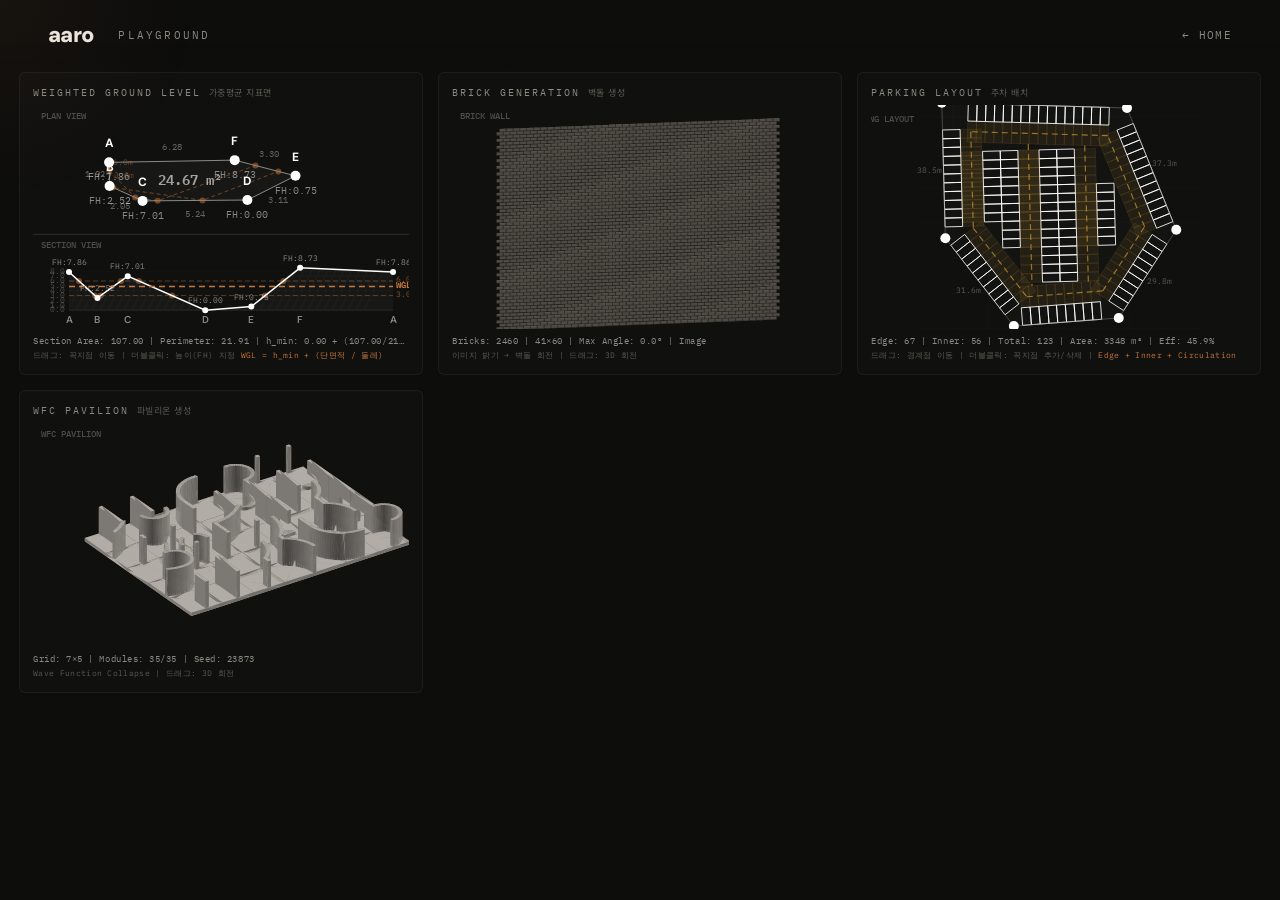
==== commit 42f11d8c: "fix: address code review findings (XSS, lazy loading, cleanup) - Replace innerHTML with DOM API for " ====
--- a/playground/index.html
+++ b/playground/index.html
@@ -30,33 +30,77 @@
       if (glow) { glow.style.left = e.clientX + 'px'; glow.style.top = e.clientY + 'px'; }
     });
 
-    // Build control HTML from registry entry
-    function buildControlsHTML(controls) {
-      if (!controls || !controls.length) return '';
-      return controls.map(ctrl => {
-        if (ctrl.type === 'file') {
-          return `<label class="pg-upload-btn"><input type="file" id="${ctrl.inputId}" accept="${ctrl.accept}" hidden>${ctrl.label}</label>`;
-        }
-        if (ctrl.type === 'range') {
-          return `<span class="pg-ctrl"><label>${ctrl.label}</label><input type="range" id="${ctrl.inputId}" min="${ctrl.min}" max="${ctrl.max}" value="${ctrl.value}"></span>`;
-        }
-        return '';
-      }).join('\n        ');
+    const VALID_ID = /^[a-z][a-z0-9-]*$/;
+
+    function escapeHTML(str) {
+      const el = document.createElement('span');
+      el.textContent = str;
+      return el.innerHTML;
     }
 
-    // Build a cell article element from a registry entry
+    // Build control elements from registry entry (DOM-based, no innerHTML)
+    function appendControls(container, controls) {
+      if (!controls || !controls.length) return;
+      for (const ctrl of controls) {
+        if (!VALID_ID.test(ctrl.inputId)) continue;
+        if (ctrl.type === 'file') {
+          const label = document.createElement('label');
+          label.className = 'pg-upload-btn';
+          const input = document.createElement('input');
+          input.type = 'file';
+          input.id = ctrl.inputId;
+          input.accept = ctrl.accept || 'image/*';
+          input.hidden = true;
+          label.appendChild(input);
+          label.appendChild(document.createTextNode(ctrl.label || 'File'));
+          container.appendChild(label);
+        } else if (ctrl.type === 'range') {
+          const span = document.createElement('span');
+          span.className = 'pg-ctrl';
+          const lbl = document.createElement('label');
+          lbl.textContent = ctrl.label || '';
+          span.appendChild(lbl);
+          const input = document.createElement('input');
+          input.type = 'range';
+          input.id = ctrl.inputId;
+          input.min = ctrl.min; input.max = ctrl.max; input.value = ctrl.value;
+          span.appendChild(input);
+          container.appendChild(span);
+        }
+      }
+    }
+
+    // Build a cell article element from a registry entry (DOM-based)
     function buildCell(demo) {
       const article = document.createElement('article');
       article.className = 'pg-cell';
       article.id = `demo-${demo.id}`;
-      article.innerHTML = `
-      <div class="pg-cell__label">${demo.title} <span class="pg-cell__label-kr">${demo.titleKr}</span></div>
-      <div class="pg-cell__canvas-wrap"><canvas></canvas></div>
-      <div class="pg-cell__metrics"></div>
-      <div class="pg-cell__hint">
-        ${demo.hint}
-        ${buildControlsHTML(demo.controls)}
-      </div>`;
+
+      const label = document.createElement('div');
+      label.className = 'pg-cell__label';
+      label.textContent = demo.title + ' ';
+      const labelKr = document.createElement('span');
+      labelKr.className = 'pg-cell__label-kr';
+      labelKr.textContent = demo.titleKr;
+      label.appendChild(labelKr);
+      article.appendChild(label);
+
+      const canvasWrap = document.createElement('div');
+      canvasWrap.className = 'pg-cell__canvas-wrap';
+      canvasWrap.appendChild(document.createElement('canvas'));
+      article.appendChild(canvasWrap);
+
+      const metrics = document.createElement('div');
+      metrics.className = 'pg-cell__metrics';
+      article.appendChild(metrics);
+
+      const hint = document.createElement('div');
+      hint.className = 'pg-cell__hint';
+      // hint may contain intentional HTML (accent spans, &rarr;)
+      hint.innerHTML = demo.hint || '';
+      appendControls(hint, demo.controls);
+      article.appendChild(hint);
+
       return article;
     }
 
@@ -66,10 +110,14 @@
       const registry = await fetch('demos/registry.json').then(r => r.json());
 
       for (const demo of registry) {
+        // Validate demo ID and script path
+        if (!VALID_ID.test(demo.id)) continue;
+        const expectedScript = `demos/${demo.id}/index.js`;
+        if (demo.script !== expectedScript) continue;
+
         const cell = buildCell(demo);
         grid.appendChild(cell);
 
-        // Dynamic import — only loads JS when needed
         import(`./${demo.script}`).then(mod => {
           if (mod.init) mod.init(cell);
         }).catch(err => {
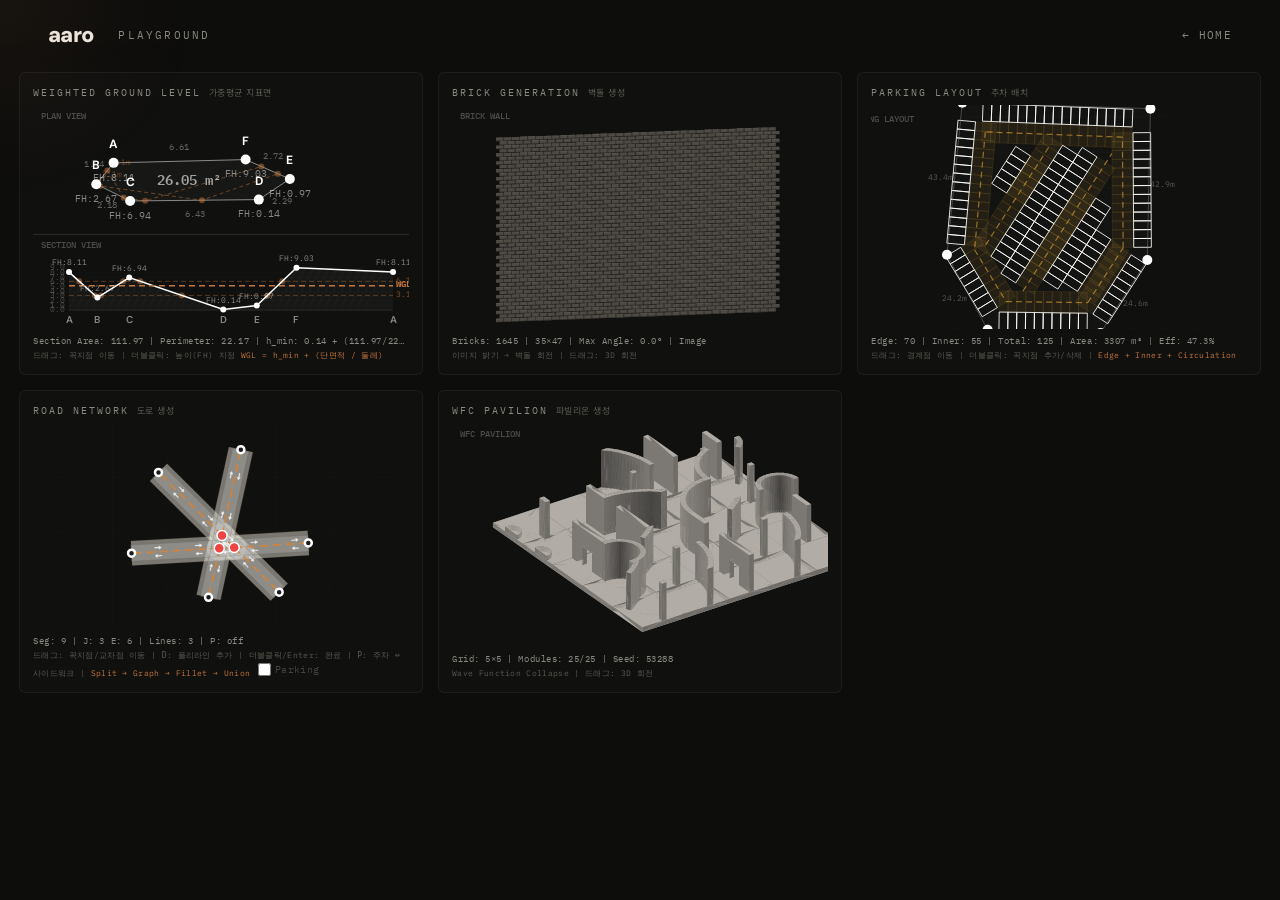
==== commit 2bfd870c: "fix: add <base href> to resolve relative paths under /playground Vercel cleanUrls + trailingSlash:fa" ====
--- a/playground/index.html
+++ b/playground/index.html
@@ -3,6 +3,7 @@
 <head>
   <meta charset="UTF-8">
   <meta name="viewport" content="width=device-width, initial-scale=1.0">
+  <base href="/playground/">
   <title>aaro — Playground</title>
   <meta name="description" content="AARO Playground: Interactive architectural algorithm demos.">
   <link rel="icon" type="image/svg+xml" href="data:image/svg+xml,%3Csvg xmlns='http://www.w3.org/2000/svg' viewBox='0 0 64 64'%3E%3Ccircle cx='32' cy='32' r='32' fill='%230D0D0C'/%3E%3Cstyle%3Etext%7Bfont-family:system-ui,-apple-system,sans-serif;font-weight:800;font-size:26px;fill:%23EDE8E0%7D%3C/style%3E%3Ctext text-anchor='middle' x='22' y='26'%3Ea%3C/text%3E%3Ctext text-anchor='middle' x='42' y='26'%3Ea%3C/text%3E%3Ctext text-anchor='middle' x='22' y='48'%3Er%3C/text%3E%3Ctext text-anchor='middle' x='42' y='48'%3Eo%3C/text%3E%3C/svg%3E">
--- a/playground/style.css
+++ b/playground/style.css
@@ -64,7 +64,7 @@
 
 .pg-grid {
   display: grid;
-  grid-template-columns: 1fr 1fr 1fr;
+  grid-template-columns: repeat(3, 1fr);
   gap: clamp(10px, 1.2vw, 20px);
   padding: clamp(10px, 1.5vw, 24px);
   padding-top: 72px;
@@ -135,14 +135,12 @@
   background: var(--accent); cursor: pointer;
 }
 
-@media (max-width: 1200px) {
+@media (max-width: 860px) {
   .pg-grid { grid-template-columns: 1fr 1fr; }
-}
-@media (max-width: 700px) {
-  .pg-grid { grid-template-columns: 1fr; }
-}
-@media (max-width: 768px) {
   .pg-cell__hint { display: none; }
   .cursor-glow { display: none; }
   .pg-header { padding: 14px 16px; }
 }
+@media (max-width: 600px) {
+  .pg-grid { grid-template-columns: 1fr; }
+}
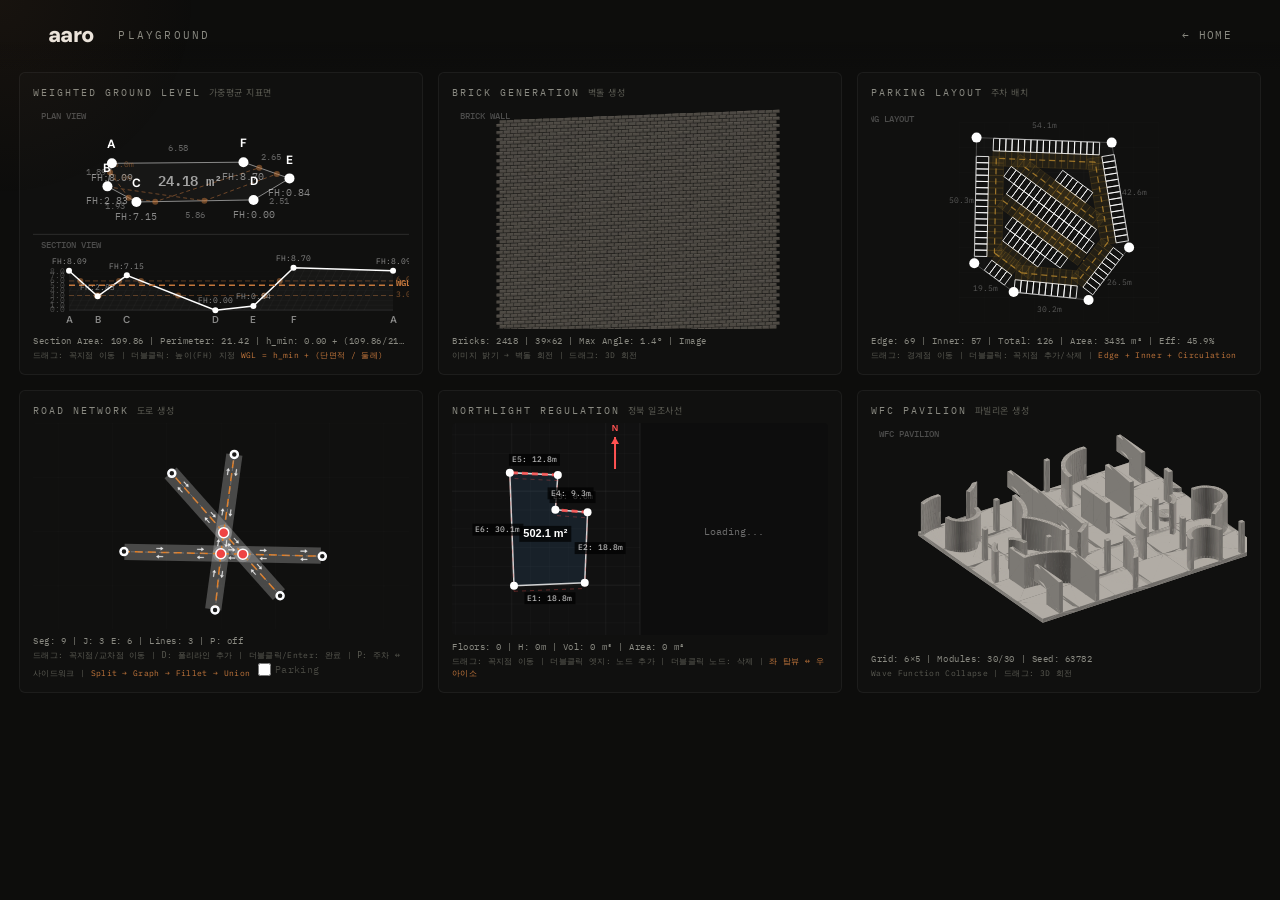
==== commit 9f4cd5fb: "fix: resolve dynamic import URLs explicitly for Safari mobile Safari's dynamic import() ignores <bas" ====
--- a/playground/index.html
+++ b/playground/index.html
@@ -105,10 +105,16 @@
       return article;
     }
 
+    // Resolve a relative path against <base href>, working around
+    // Safari where dynamic import() ignores the <base> tag.
+    function resolveURL(rel) {
+      return new URL(rel, document.baseURI).href;
+    }
+
     // Load registry and init demos
     async function boot() {
       const grid = document.getElementById('pgGrid');
-      const registry = await fetch('demos/registry.json').then(r => r.json());
+      const registry = await fetch(resolveURL('demos/registry.json')).then(r => r.json());
 
       for (const demo of registry) {
         // Validate demo ID and script path
@@ -119,7 +125,7 @@
         const cell = buildCell(demo);
         grid.appendChild(cell);
 
-        import(`./${demo.script}`).then(mod => {
+        import(resolveURL(demo.script)).then(mod => {
           if (mod.init) mod.init(cell);
         }).catch(err => {
           console.error(`Failed to load demo "${demo.id}":`, err);
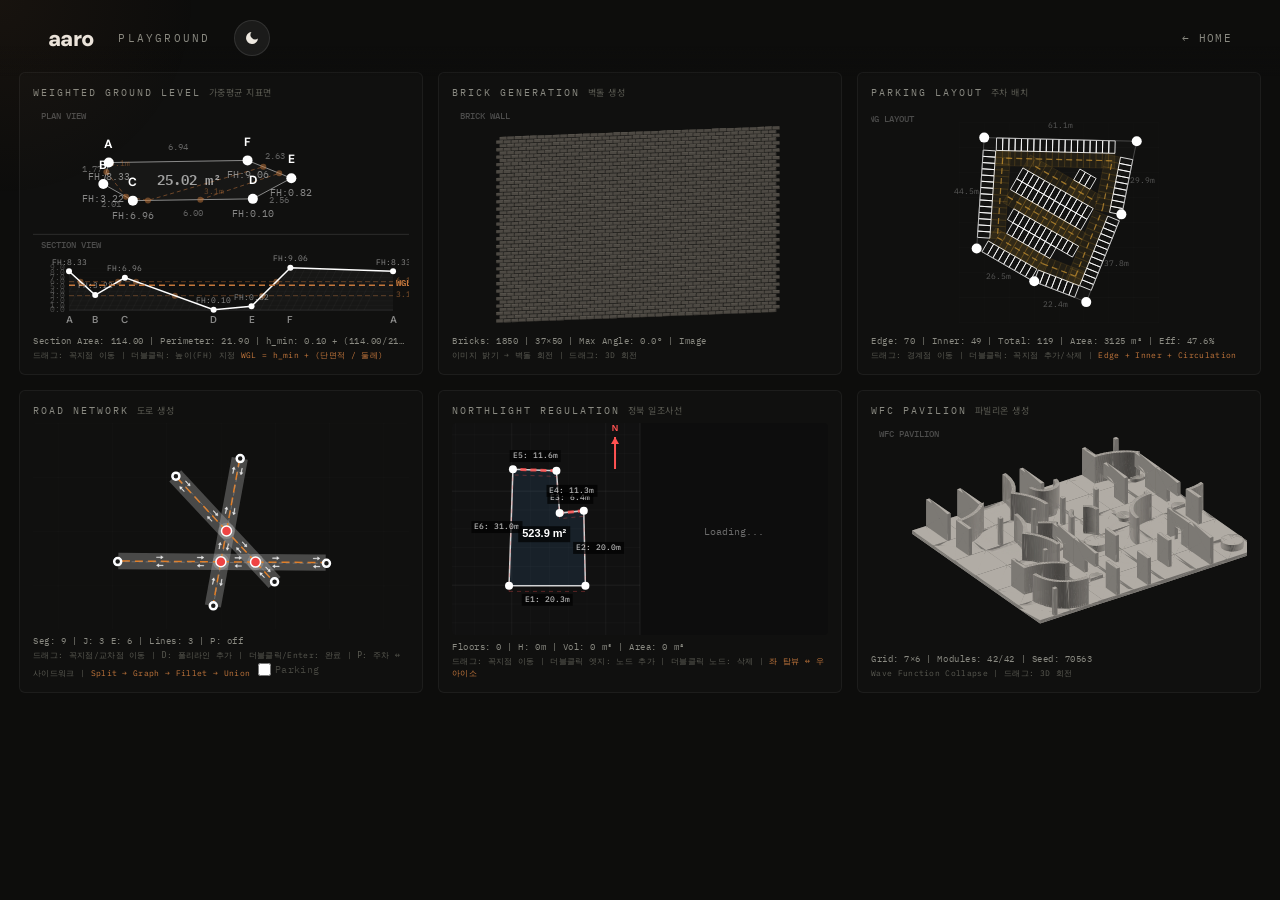
==== commit 4eb40da4: "feat: apply light/dark theme to playground & publications (#17) Add light mode CSS variables, theme " ====
--- a/playground/index.html
+++ b/playground/index.html
@@ -10,6 +10,7 @@
   <link rel="preconnect" href="https://fonts.googleapis.com">
   <link rel="preconnect" href="https://fonts.gstatic.com" crossorigin>
   <link href="https://fonts.googleapis.com/css2?family=DM+Sans:opsz,wght@9..40,200;9..40,300;9..40,400;9..40,500;9..40,600;9..40,700;9..40,800;9..40,900&family=IBM+Plex+Mono:wght@300;400;500;600;700&family=Noto+Sans+KR:wght@200;300;400;500;600;700;800;900&display=swap" rel="stylesheet">
+  <script>(function(){var t=localStorage.getItem('aaro-theme');if(t)document.documentElement.setAttribute('data-theme',t);})()</script>
   <link rel="stylesheet" href="style.css">
 </head>
 <body>
@@ -19,12 +20,25 @@
   <header class="pg-header">
     <a href="/" class="pg-header__logo">aaro</a>
     <span class="pg-header__title">Playground</span>
+    <button class="theme-toggle" id="themeToggle" aria-label="Toggle theme">
+      <svg class="icon-moon" viewBox="0 0 24 24"><path d="M21 12.79A9 9 0 1 1 11.21 3a7 7 0 0 0 9.79 9.79z"/></svg>
+      <svg class="icon-sun" viewBox="0 0 24 24"><path d="M12 18a6 6 0 1 1 0-12 6 6 0 0 1 0 12zm0-2a4 4 0 1 0 0-8 4 4 0 0 0 0 8zM11 1h2v3h-2V1zm0 19h2v3h-2v-3zM3.515 4.929l1.414-1.414L7.05 5.636 5.636 7.05 3.515 4.93zM16.95 18.364l1.414-1.414 2.121 2.121-1.414 1.414-2.121-2.121zm2.121-14.85l1.414 1.415-2.121 2.121-1.414-1.414 2.121-2.121zM5.636 16.95l1.414 1.414-2.121 2.121-1.414-1.414 2.121-2.121zM23 11v2h-3v-2h3zM4 11v2H1v-2h3z"/></svg>
+    </button>
     <a href="/" class="pg-header__back">&larr; Home</a>
   </header>
 
   <main class="pg-grid" id="pgGrid"></main>
 
   <script type="module">
+    // Theme toggle
+    document.getElementById('themeToggle')?.addEventListener('click', () => {
+      const html = document.documentElement;
+      const next = html.getAttribute('data-theme') === 'light' ? 'dark' : 'light';
+      if (next === 'dark') html.removeAttribute('data-theme');
+      else html.setAttribute('data-theme', next);
+      localStorage.setItem('aaro-theme', next);
+    });
+
     // Cursor glow
     const glow = document.getElementById('cursorGlow');
     document.addEventListener('mousemove', e => {
--- a/playground/style.css
+++ b/playground/style.css
@@ -15,6 +15,57 @@
   --ease: cubic-bezier(0.16, 1, 0.3, 1);
   --ease-smooth: cubic-bezier(0.25, 0.1, 0.25, 1);
 }
+
+/* ── LIGHT THEME ── */
+[data-theme="light"] {
+  --ink:     #F8F6F1;
+  --ink-90:  #EFEDE8;
+  --ink-80:  #D8D3CB;
+  --ink-60:  #BFBDB5;
+  --ink-40:  #5A5A52;
+  --ink-20:  #2E2E2A;
+  --ink-10:  #1A1A18;
+  --cream:   #0D0D0C;
+  --white:   #FFFFFF;
+}
+[data-theme="light"] .grain { opacity: 0.015; }
+[data-theme="light"] .cursor-glow {
+  background: radial-gradient(circle, rgba(196,119,60,0.08) 0%, transparent 70%);
+}
+[data-theme="light"] .pg-header {
+  background: linear-gradient(to bottom, var(--ink) 60%, transparent);
+}
+[data-theme="light"] .pg-cell {
+  background: rgba(0,0,0,0.02);
+  border-color: rgba(0,0,0,0.07);
+}
+[data-theme="light"] .pg-cell:hover { border-color: rgba(196,119,60,0.2); }
+[data-theme="light"] .pg-ctrl input[type="range"] {
+  background: rgba(0,0,0,0.12);
+}
+[data-theme="light"] ::selection { background: var(--accent); color: #fff; }
+
+/* ── THEME TOGGLE ── */
+.theme-toggle {
+  width: 36px; height: 36px; border-radius: 50%;
+  display: flex; align-items: center; justify-content: center;
+  background: rgba(255,255,255,0.06);
+  border: 1px solid rgba(255,255,255,0.1);
+  cursor: pointer; transition: all 0.4s var(--ease);
+}
+.theme-toggle:hover { background: rgba(255,255,255,0.12); }
+.theme-toggle svg { width: 16px; height: 16px; fill: var(--cream); transition: fill 0.3s, transform 0.4s var(--ease); }
+.theme-toggle:hover svg { transform: rotate(30deg); }
+.theme-toggle .icon-sun { display: none; }
+.theme-toggle .icon-moon { display: block; }
+[data-theme="light"] .theme-toggle {
+  background: rgba(0,0,0,0.05);
+  border-color: rgba(0,0,0,0.1);
+}
+[data-theme="light"] .theme-toggle:hover { background: rgba(0,0,0,0.1); }
+[data-theme="light"] .theme-toggle .icon-sun { display: block; }
+[data-theme="light"] .theme-toggle .icon-moon { display: none; }
+
 *, *::before, *::after { box-sizing: border-box; margin: 0; padding: 0; }
 html { -webkit-font-smoothing: antialiased; -moz-osx-font-smoothing: grayscale; }
 body {
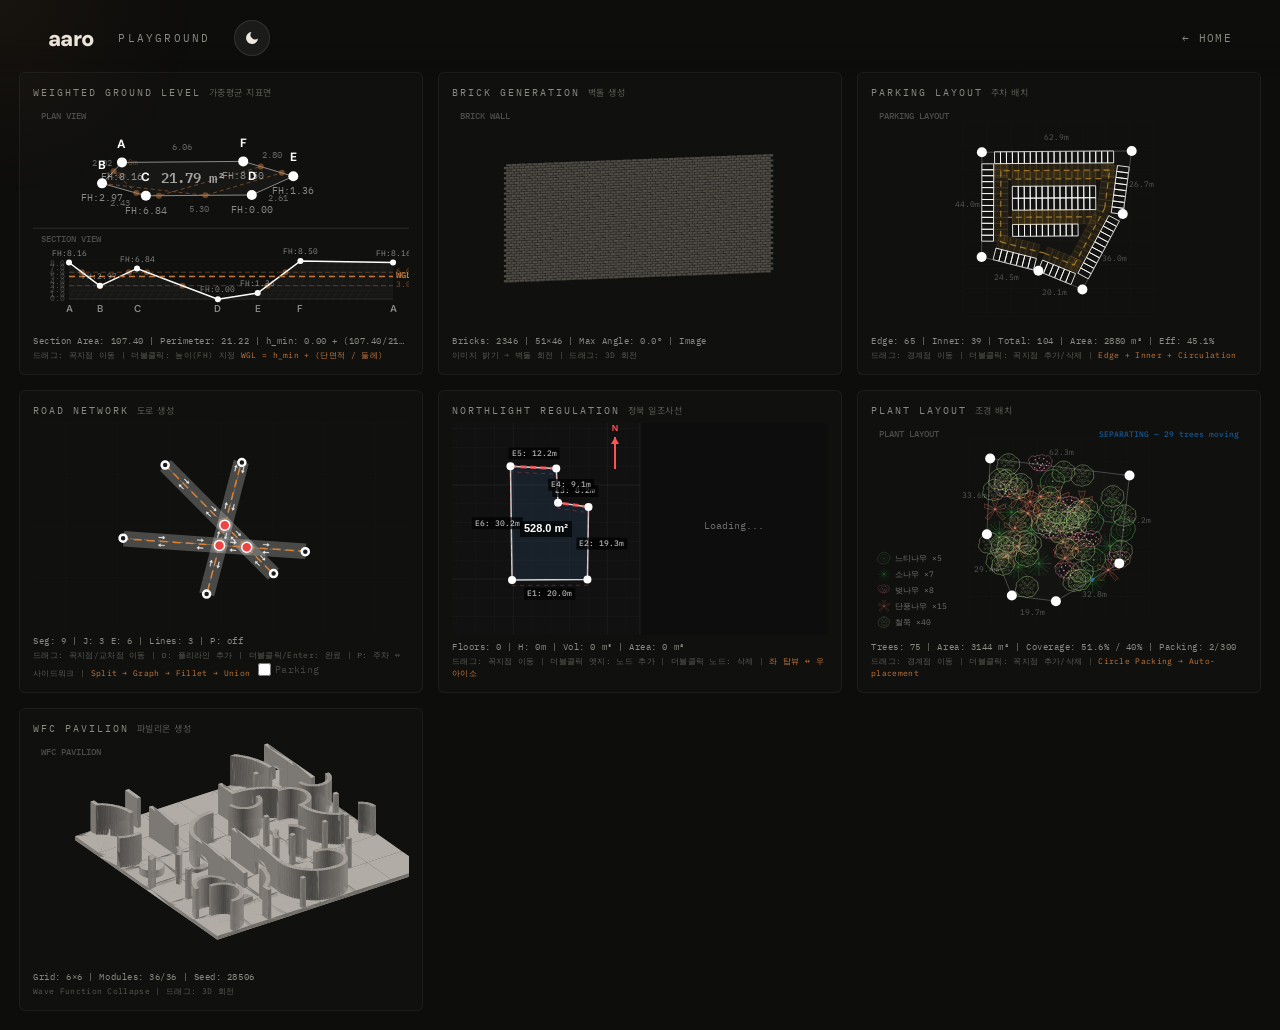
==== commit f43b4046: "feat: add plant layout demo with button control support Add circle-packing plant layout demo and ext" ====
--- a/playground/index.html
+++ b/playground/index.html
@@ -69,6 +69,12 @@
           label.appendChild(input);
           label.appendChild(document.createTextNode(ctrl.label || 'File'));
           container.appendChild(label);
+        } else if (ctrl.type === 'button') {
+          const btn = document.createElement('button');
+          btn.className = 'pg-action-btn';
+          btn.id = ctrl.inputId;
+          btn.textContent = ctrl.label || 'Run';
+          container.appendChild(btn);
         } else if (ctrl.type === 'range') {
           const span = document.createElement('span');
           span.className = 'pg-ctrl';
--- a/playground/style.css
+++ b/playground/style.css
@@ -173,6 +173,18 @@
 }
 .pg-upload-btn:hover { background: rgba(196,119,60,0.1); border-color: var(--accent); }
 
+.pg-action-btn {
+  display: inline-block; cursor: pointer;
+  border: 1px solid rgba(196,119,60,0.4); border-radius: 3px;
+  padding: 2px 8px; margin-left: 6px; background: transparent;
+  font-family: var(--mono); font-size: 8px; letter-spacing: 0.1em;
+  text-transform: uppercase; color: var(--accent);
+  transition: all 0.3s var(--ease);
+}
+.pg-action-btn:hover { background: rgba(196,119,60,0.15); border-color: var(--accent); }
+.pg-action-btn:active { background: rgba(196,119,60,0.25); }
+[data-theme="light"] .pg-action-btn { border-color: rgba(196,119,60,0.5); }
+
 .pg-ctrl {
   display: inline-flex; align-items: center; gap: 4px; margin-left: 6px;
 }
